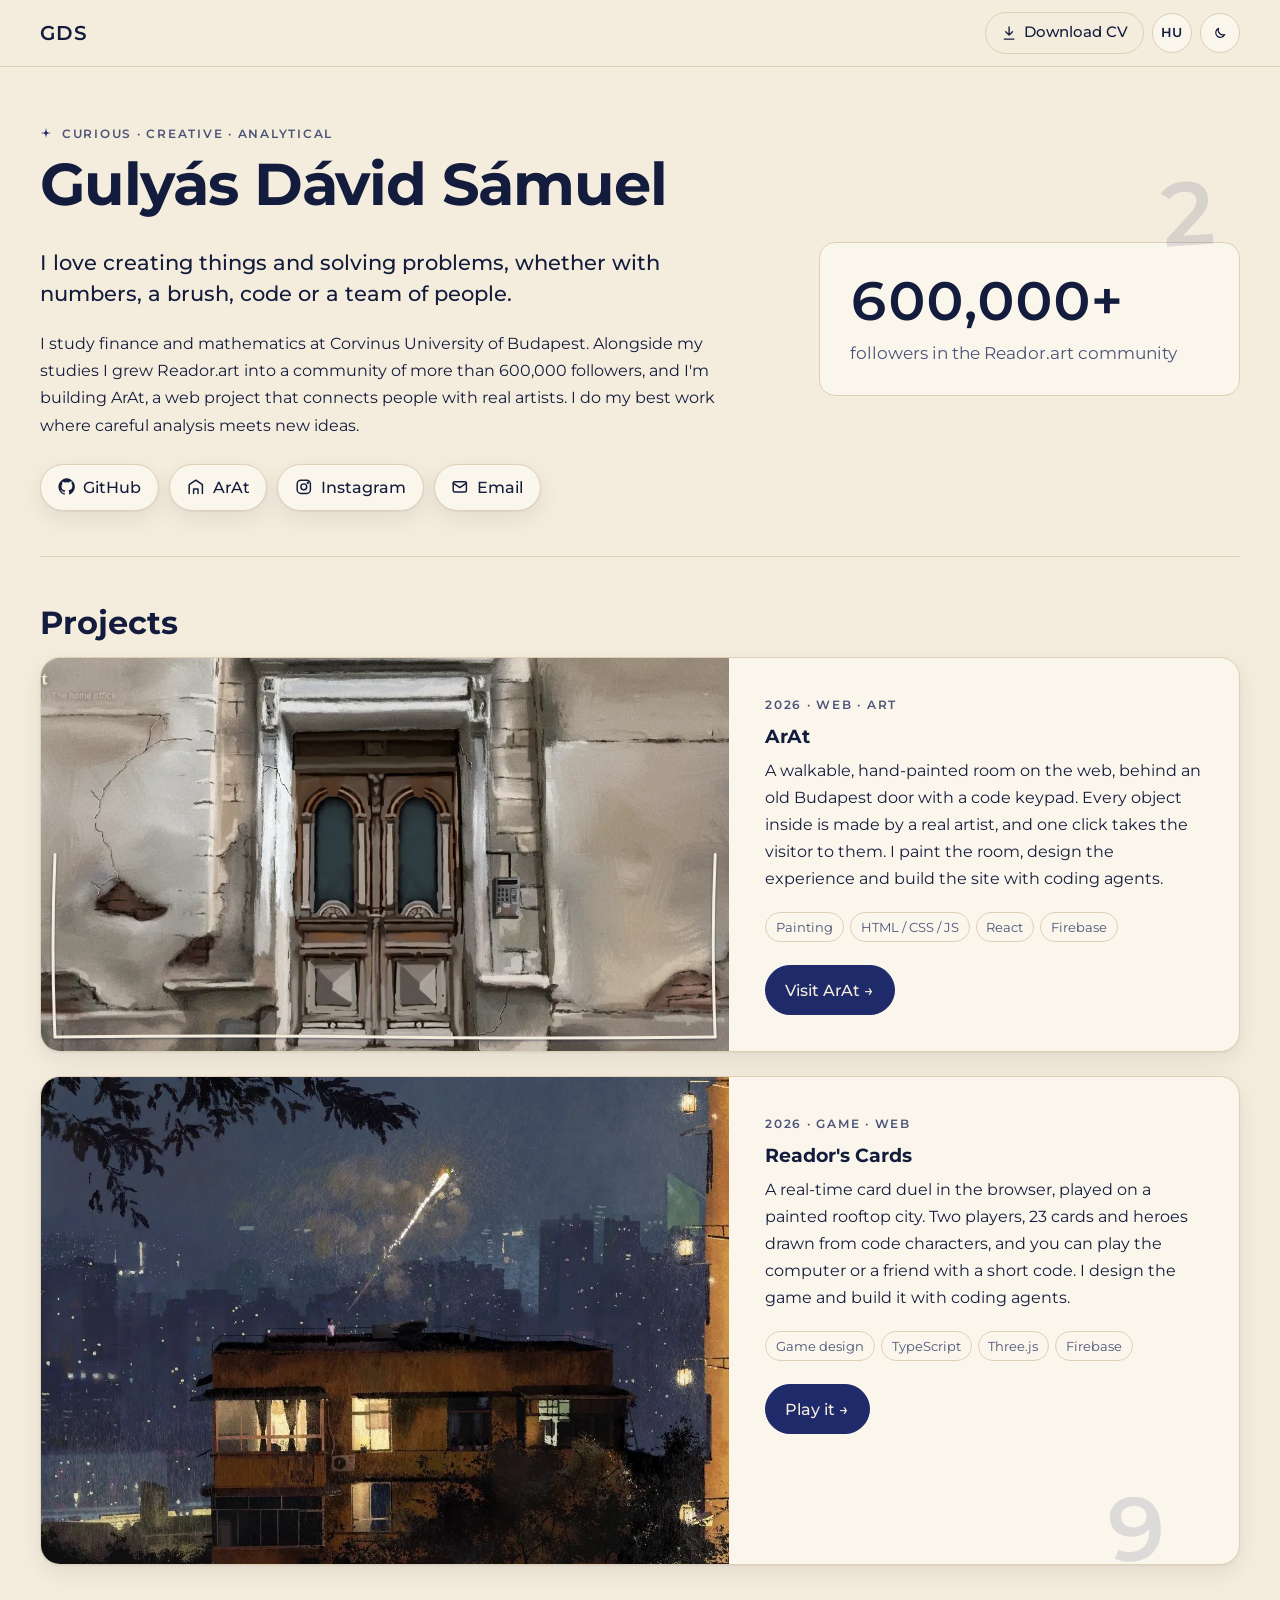
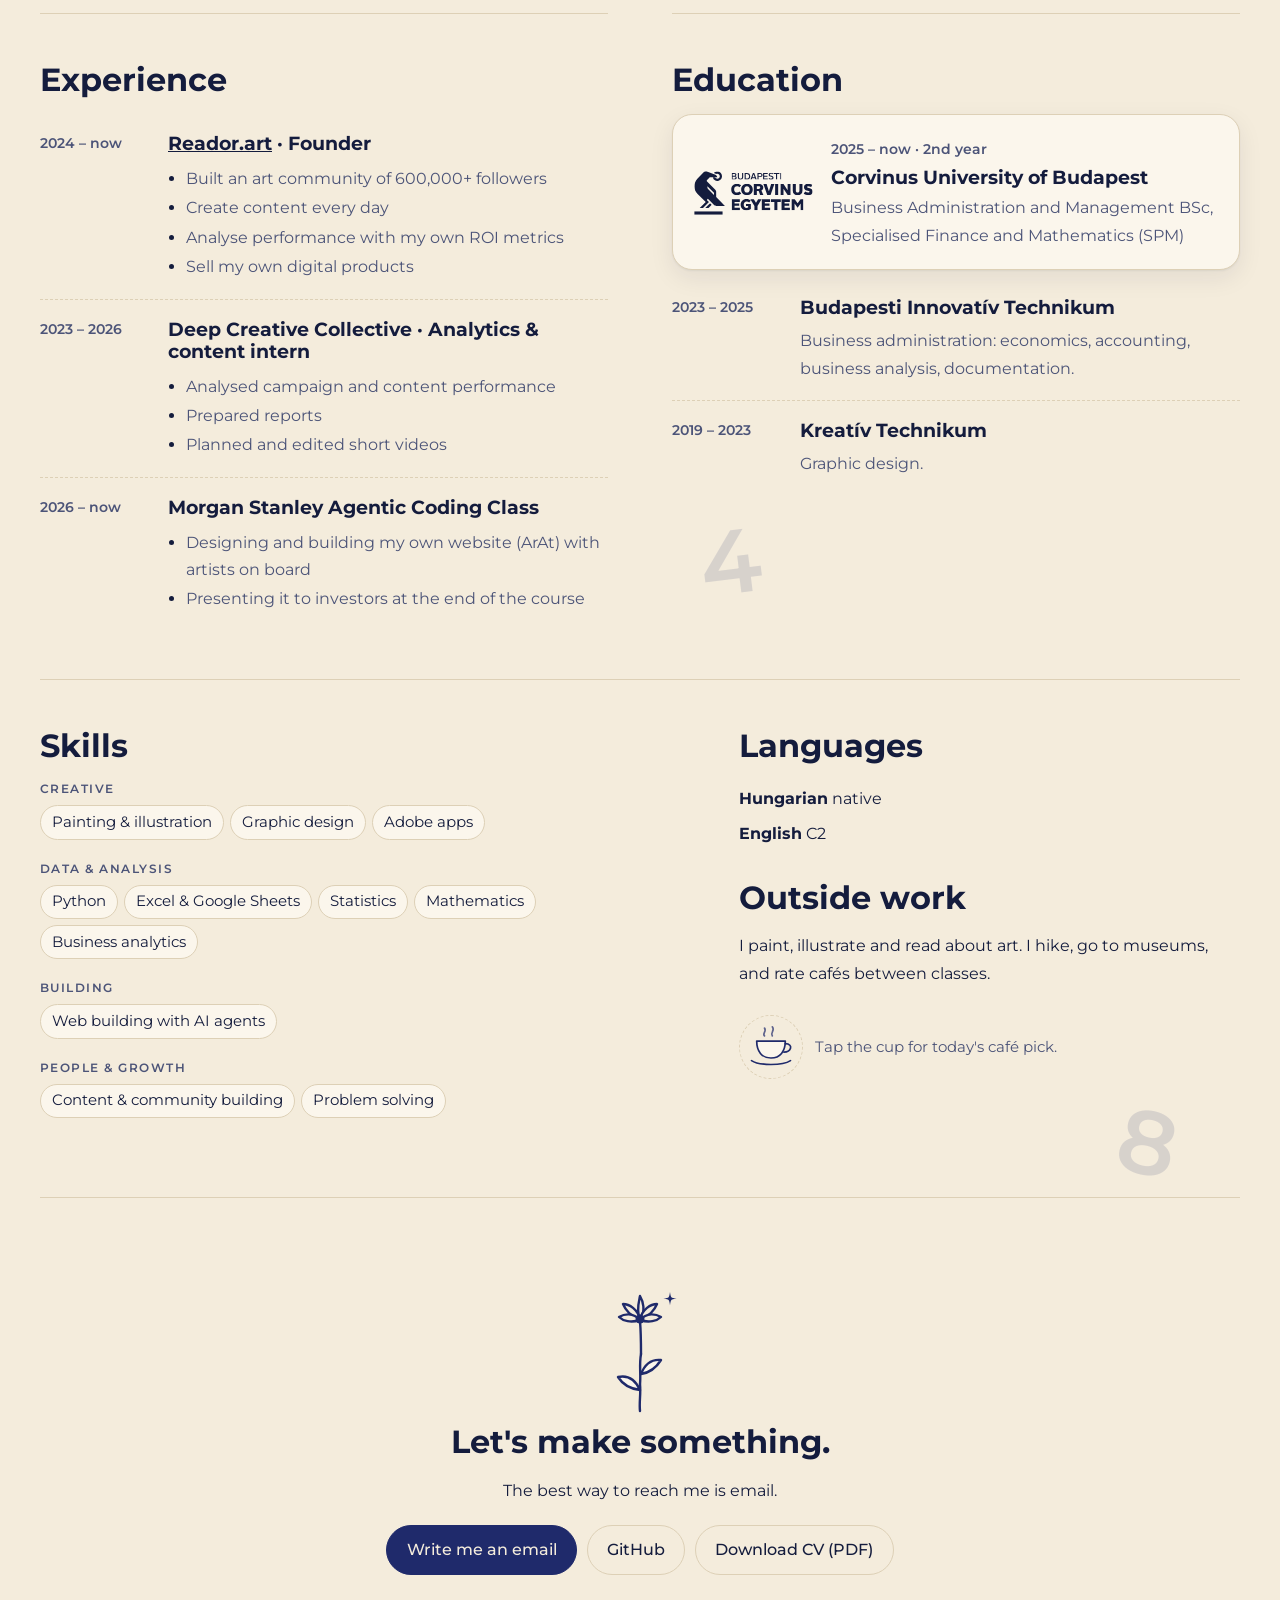
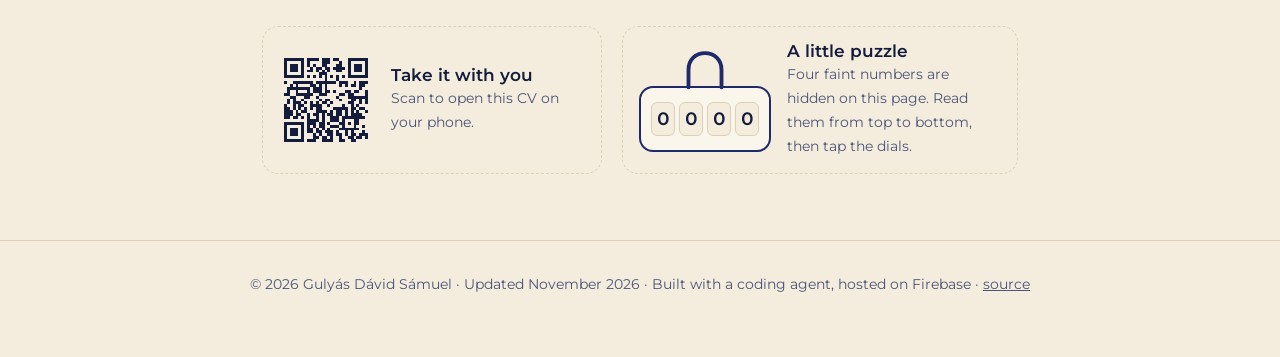
==== public/index.html @ 03236999 "CV: add Reador's Cards, bullets and grouped skills, Montserrat, softer dark mode, code-trail cursor," ====
<!doctype html>
<html lang="en">
<head>
  <meta charset="utf-8">
  <meta name="viewport" content="width=device-width, initial-scale=1">
  <title>Gulyás Dávid Sámuel · CV</title>
  <meta name="description" content="Finance and mathematics student at Corvinus, founder of Reador.art. I create things and solve problems, with numbers, a brush, code or a team.">

  <!-- Link preview (Messenger, LinkedIn, Discord…) -->
  <meta property="og:type" content="profile">
  <meta property="og:title" content="Gulyás Dávid Sámuel · CV">
  <meta property="og:description" content="I create things and solve problems, with numbers, a brush, code or a team.">
  <meta property="og:url" content="https://cv-gulyas-david.web.app/">
  <meta property="og:image" content="https://cv-gulyas-david.web.app/assets/preview.png">
  <meta property="og:image:width" content="1200">
  <meta property="og:image:height" content="630">
  <meta name="twitter:card" content="summary_large_image">

  <meta name="theme-color" content="#f4ecdc" media="(prefers-color-scheme: light)">
  <meta name="theme-color" content="#14161f" media="(prefers-color-scheme: dark)">
  <link rel="icon" href="assets/favicon.svg" type="image/svg+xml">

  <link rel="preconnect" href="https://fonts.googleapis.com">
  <link rel="preconnect" href="https://fonts.gstatic.com" crossorigin>
  <link href="https://fonts.googleapis.com/css2?family=Montserrat:wght@400;500;600;700&display=swap" rel="stylesheet">
  <link rel="stylesheet" href="style.css?v=5660e5c6">

  <!-- Set the theme before the page paints, so there is no flash -->
  <script>
    try { var t = localStorage.getItem("theme"); if (t) document.documentElement.dataset.theme = t; } catch (e) {}
    document.documentElement.className += " js";
  </script>
</head>
<body>
  <header class="topbar">
    <a class="monogram" href="#top" aria-label="Back to top">GDS</a>
    <div class="topbar-actions">
      <a class="btn btn-ghost js-pdf" href="cv-gulyas-david-samuel.pdf" download
         data-i18n-attr="aria-label:download_aria" aria-label="Download CV (PDF)">
        <svg viewBox="0 0 24 24" aria-hidden="true"><path d="M12 3v12m0 0-5-5m5 5 5-5M5 21h14"/></svg>
        <span data-i18n="download">Download CV</span>
      </a>
      <button class="lang-toggle" type="button" lang="hu" aria-label="Magyar nyelvű változat">HU</button>
      <button class="theme-toggle" type="button" data-i18n-attr="aria-label:theme_aria" aria-label="Switch light / dark mode">
        <svg class="icon-moon" viewBox="0 0 24 24" aria-hidden="true"><path d="M20 14.5A8 8 0 0 1 9.5 4 8 8 0 1 0 20 14.5z"/></svg>
        <svg class="icon-sun" viewBox="0 0 24 24" aria-hidden="true"><circle cx="12" cy="12" r="4"/><path d="M12 2v2M12 20v2M4.9 4.9l1.4 1.4M17.7 17.7l1.4 1.4M2 12h2M20 12h2M4.9 19.1l1.4-1.4M17.7 6.3l1.4-1.4"/></svg>
      </button>
    </div>
  </header>

  <main id="top">
    <!-- HERO -->
    <section class="hero" data-digit-spot>
      <div class="hero-text">
      <p class="eyebrow reveal"><span class="spark" aria-hidden="true"></span><span data-i18n="eyebrow">Curious · Creative · Analytical</span></p>
      <h1 class="reveal">Gulyás Dávid Sámuel</h1>
      <!-- GOAL: add one line here later, e.g. <p class="goal">Looking for …</p> -->
      <p class="lead reveal" data-i18n="lead">
        I love creating things and solving problems, whether with numbers, a brush, code
        or a team of people.
      </p>
      <p class="reveal" data-i18n="intro">
        I study finance and mathematics at Corvinus University of Budapest. Alongside my studies
        I grew Reador.art into a community of more than 600,000 followers, and I'm building ArAt,
        a web project that connects people with real artists. I do my best work where careful
        analysis meets new ideas.
      </p>

      <!-- Detail 1: profile buttons -->
      <nav class="profiles reveal" aria-label="Profiles and contact">
        <a class="chip" href="https://github.com/G-David-S" target="_blank" rel="noopener">
          <svg viewBox="0 0 24 24" aria-hidden="true" class="fill"><path d="M12 .5a11.5 11.5 0 0 0-3.6 22.4c.6.1.8-.3.8-.6v-2c-3.2.7-3.9-1.5-3.9-1.5-.5-1.3-1.3-1.7-1.3-1.7-1-.7.1-.7.1-.7 1.2.1 1.8 1.2 1.8 1.2 1 1.8 2.8 1.3 3.5 1 .1-.8.4-1.3.7-1.6-2.6-.3-5.3-1.3-5.3-5.7 0-1.3.5-2.3 1.2-3.1-.1-.3-.5-1.5.1-3.1 0 0 1-.3 3.2 1.2a11 11 0 0 1 5.8 0C17.3 4.3 18.3 4.6 18.3 4.6c.6 1.6.2 2.8.1 3.1.8.8 1.2 1.8 1.2 3.1 0 4.4-2.7 5.4-5.3 5.7.4.4.8 1.1.8 2.2v3.3c0 .3.2.7.8.6A11.5 11.5 0 0 0 12 .5z"/></svg>
          GitHub
        </a>
        <a class="chip" href="https://arat-de290.web.app" target="_blank" rel="noopener">
          <svg viewBox="0 0 24 24" aria-hidden="true"><path d="M3 21V9l9-6 9 6v12"/><path d="M9 21v-6h6v6"/></svg>
          ArAt
        </a>
        <a class="chip" href="https://www.instagram.com/reador.art/" target="_blank" rel="noopener">
          <svg viewBox="0 0 24 24" aria-hidden="true"><rect x="3" y="3" width="18" height="18" rx="5"/><circle cx="12" cy="12" r="4"/><circle cx="17.5" cy="6.5" r=".6" class="dot"/></svg>
          Instagram
        </a>
        <a class="chip js-email" href="#contact" data-user="gulyasdavid123" data-domain="gmail.com">
          <svg viewBox="0 0 24 24" aria-hidden="true"><rect x="3" y="5" width="18" height="14" rx="2"/><path d="m3 7 9 6 9-6"/></svg>
          <span data-i18n="email">Email</span>
        </a>
      </nav>
      </div>

      <!-- Number that counts up when it comes into view -->
      <aside class="hero-side" aria-label="In numbers">
        <div class="stat reveal">
          <span class="stat-num"><span class="count" data-to="600000">600,000</span>+</span>
          <span class="stat-label" data-i18n="stat_followers">followers in the Reador.art community</span>
        </div>
      </aside>
    </section>

    <!-- Detail 3: project card -->
    <section class="section" aria-labelledby="project-title" data-digit-spot>
      <h2 id="project-title" class="reveal" data-i18n="h_project">Projects</h2>
      <article class="project reveal">
        <a class="project-image" href="https://arat-de290.web.app" target="_blank" rel="noopener">
          <img src="assets/arat.webp" width="1200" height="610" loading="lazy" decoding="async"
               data-i18n-attr="alt:arat_alt"
               alt="ArAt's entrance: a hand-painted old Budapest doorway with a keypad">
          <!-- Stop-motion painting frame: draws itself around the picture as you scroll to it -->
          <span class="paint-frame scrub" data-frames="12" aria-hidden="true">
            <svg class="frame-lines" viewBox="0 0 100 100" preserveAspectRatio="none">
              <path data-from="1" d="M0 0Q25 -.6 50 0"/>
              <path data-from="2" d="M50 0Q75 .6 100 0"/>
              <path data-from="3" d="M100 0Q100.6 25 100 50"/>
              <path data-from="4" d="M100 50Q99.4 75 100 100"/>
              <path data-from="5" d="M100 100Q75 100.6 50 100"/>
              <path data-from="6" d="M50 100Q25 99.4 0 100"/>
              <path data-from="7" d="M0 100Q-.6 75 0 50"/>
              <path data-from="8" d="M0 50Q.6 25 0 0"/>
            </svg>
            <i class="corner tl" data-from="9"></i><i class="corner br" data-from="9"></i>
            <i class="corner tr" data-from="10"></i><i class="corner bl" data-from="10"></i>
            <b class="plaque" data-from="11">ArAt · 2026</b>
            <i class="frame-spark" data-from="12"></i>
          </span>
        </a>
        <div class="project-body">
          <p class="eyebrow" data-i18n="arat_eyebrow">2026 · Web · Art</p>
          <h3>ArAt</h3>
          <p data-i18n="arat_text">
            A walkable, hand-painted room on the web, behind an old Budapest door with a code
            keypad. Every object inside is made by a real artist,
            and one click takes the visitor to them. I paint the room, design the experience
            and build the site with coding agents.
          </p>
          <ul class="tags" data-i18n="arat_tags">
            <li>Painting</li><li>HTML / CSS / JS</li><li>React</li><li>Firebase</li>
          </ul>
          <a class="btn" href="https://arat-de290.web.app" target="_blank" rel="noopener" data-i18n="arat_btn">Visit ArAt →</a>
        </div>
      </article>
      <!-- Second project: Reador's Cards -->
      <article class="project reveal">
        <a class="project-image" href="https://readors-cards.web.app" target="_blank" rel="noopener">
          <img src="assets/readors-cards.webp" width="1200" height="848" loading="lazy" decoding="async"
               data-i18n-attr="alt:rc_alt"
               alt="Reador's Cards: a painted rooftop city where the duel is played">
        </a>
        <div class="project-body">
          <p class="eyebrow" data-i18n="rc_eyebrow">2026 · Game · Web</p>
          <h3>Reador's Cards</h3>
          <p data-i18n="rc_text">
            A real-time card duel in the browser, played on a painted rooftop city. Two players, 23 cards
            and heroes drawn from code characters, and you can play the computer or a friend with a
            short code. I design the game and build it with coding agents.
          </p>
          <ul class="tags" data-i18n="rc_tags">
            <li>Game design</li><li>TypeScript</li><li>Three.js</li><li>Firebase</li>
          </ul>
          <a class="btn" href="https://readors-cards.web.app" target="_blank" rel="noopener" data-i18n="rc_btn">Play it →</a>
        </div>
      </article>
    </section>

    <div class="cv-cols" data-digit-spot>
    <section class="section" aria-labelledby="exp-title">
      <h2 id="exp-title" class="reveal" data-i18n="h_exp">Experience</h2>
      <ol class="timeline">
        <li class="reveal">
          <span class="when" data-i18n="since_2024">2024 – now</span>
          <div>
            <h3><a href="https://www.instagram.com/reador.art/" target="_blank" rel="noopener">Reador.art</a> · <span data-i18n="founder">Founder</span></h3>
            <ul class="bullets" data-i18n="reador_text">
              <li>Built an art community of 600,000+ followers</li>
              <li>Create content every day</li>
              <li>Analyse performance with my own ROI metrics</li>
              <li>Sell my own digital products</li>
            </ul>
          </div>
        </li>
        <li class="reveal">
          <span class="when">2023 – 2026</span>
          <div>
            <h3>Deep Creative Collective · <span data-i18n="dcc_role">Analytics &amp; content intern</span></h3>
            <ul class="bullets" data-i18n="dcc_text">
              <li>Analysed campaign and content performance</li>
              <li>Prepared reports</li>
              <li>Planned and edited short videos</li>
            </ul>
          </div>
        </li>
        <li class="reveal">
          <span class="when" data-i18n="since_2026">2026 – now</span>
          <div>
            <h3 data-i18n="ms_title">Morgan Stanley Agentic Coding Class</h3>
            <ul class="bullets" data-i18n="ms_text">
              <li>Designing and building my own website (ArAt) with artists on board</li>
              <li>Presenting it to investors at the end of the course</li>
            </ul>
          </div>
        </li>
      </ol>
    </section>

    <!-- Detail 2: institution logo -->
    <section class="section" aria-labelledby="edu-title">
      <h2 id="edu-title" class="reveal" data-i18n="h_edu">Education</h2>
      <article class="school reveal">
        <span class="school-logo" role="img" data-i18n-attr="aria-label:corvinus_logo" aria-label="Corvinus University of Budapest logo"></span>
        <div>
          <span class="when" data-i18n="corvinus_when">2025 – now · 2nd year</span>
          <h3 data-i18n="corvinus">Corvinus University of Budapest</h3>
          <p data-i18n="corvinus_text">Business Administration and Management BSc, Specialised Finance and Mathematics (SPM)</p>
        </div>
      </article>
      <ol class="timeline">
        <li class="reveal">
          <span class="when">2023 – 2025</span>
          <div>
            <h3>Budapesti Innovatív Technikum</h3>
            <p data-i18n="bit_text">Business administration: economics, accounting, business analysis, documentation.</p>
          </div>
        </li>
        <li class="reveal">
          <span class="when">2019 – 2023</span>
          <div>
            <h3>Kreatív Technikum</h3>
            <p data-i18n="kreativ_text">Graphic design.</p>
          </div>
        </li>
      </ol>
    </section>
    </div>

    <section class="section two-col" aria-labelledby="skills-title" data-digit-spot>
      <div class="reveal">
        <h2 id="skills-title" data-i18n="h_skills">Skills</h2>
        <div class="skill-groups" data-i18n="skills">
          <h3>Creative</h3>
          <ul class="tags tags-lg"><li>Painting &amp; illustration</li><li>Graphic design</li><li>Adobe apps</li></ul>
          <h3>Data &amp; analysis</h3>
          <ul class="tags tags-lg"><li>Python</li><li>Excel &amp; Google Sheets</li><li>Statistics</li><li>Mathematics</li><li>Business analytics</li></ul>
          <h3>Building</h3>
          <ul class="tags tags-lg"><li>Web building with AI agents</li></ul>
          <h3>People &amp; growth</h3>
          <ul class="tags tags-lg"><li>Content &amp; community building</li><li>Problem solving</li></ul>
        </div>
      </div>
      <div class="reveal">
        <h2 data-i18n="h_langs">Languages</h2>
        <ul class="plain" data-i18n="langs">
          <li><strong>Hungarian</strong> native</li>
          <li><strong>English</strong> C2</li>
        </ul>
        <h2 data-i18n="h_outside">Outside work</h2>
        <p data-i18n="outside">I paint, illustrate and read about art. I hike, go to museums, and rate cafés
          between classes.</p>

        <!-- Coffee corner: the steam puffs in 3 stop-motion frames while it's on screen;
             tapping the cup picks one of my favourite Budapest cafés (list in script.js). -->
        <div class="coffee">
          <button type="button" class="cup-btn" data-i18n-attr="aria-label:coffee_aria" aria-label="Pick a café for me">
            <svg class="cup" viewBox="0 0 80 80" aria-hidden="true">
              <path class="steam s1" d="M30 26c-4-4 4-7 0-12M42 26c-4-5 5-8 0-14"/>
              <path class="steam s2" d="M31 27c4-4-4-7 1-12M43 27c4-4-5-8 0-13"/>
              <path class="steam s3" d="M29 25c-3-5 5-6 1-11M41 26c-5-4 4-9 1-14"/>
              <path d="M18 34h44c0 16-8 26-22 26S18 50 18 34z" class="cup-body"/>
              <path d="M62 38c7 0 9 4 8 7s-4 6-10 6"/>
              <path d="M10 64c6 4 16 6 30 6s24-2 30-6"/>
            </svg>
          </button>
          <p class="coffee-tip" aria-live="polite"><span data-i18n="coffee_prompt">Tap the cup for today's café pick.</span></p>
        </div>
      </div>
    </section>

    <section class="section contact reveal" id="contact" aria-labelledby="contact-title">
      <!-- Stop-motion flower (.scrub, see script.js): grows frame by frame as you scroll down to here,
           and shrinks back when you scroll up. Parts show while the frame is between data-from and data-to. -->
      <svg class="flower scrub" viewBox="0 0 120 150" aria-hidden="true" data-frames="10">
        <path data-from="1" d="M28 142c10-3 22-4 33-3s22 1 32 4" class="soft"/>
        <path data-from="2" d="M60 141c-1-9 1-17 0-27"/>
        <path data-from="3" d="M60 114c1-10-1-19 1-30"/>
        <path data-from="4" d="M60 120c-8-1-17-5-22-13 9-2 17 2 22 13z" class="leaf"/>
        <path data-from="5" d="M61 104c7-1 15-6 20-14-9-1-16 4-20 14z" class="leaf"/>
        <path data-from="6" d="M61 84c0-11 0-21-1-33"/>
        <path data-from="7" data-to="7" d="M60 61c-6-4-7-12-1-19 6 6 7 14 1 19z" class="petal"/>
        <g data-from="8" class="bloom">
          <path d="M60 50c-4-9-1-19 0-24 3 5 6 15 0 24z" class="petal"/>
          <path d="M60 50c-9-3-15-11-17-16 6 0 15 5 17 16z" class="petal"/>
          <path d="M60 50c9-3 15-11 17-16-6 0-15 5-17 16z" class="petal"/>
          <path d="M60 50c-9 3-17 1-21-3 5-3 14-5 21 3z" class="petal"/>
          <path d="M60 50c9 3 17 1 21-3-5-3-14-5-21 3z" class="petal"/>
        </g>
        <circle data-from="9" cx="60" cy="49" r="4.5" class="heart"/>
        <path data-from="10" d="M90 22c.4 3 .8 4.6 1.4 5.2s2.2 1 5.2 1.4c-3 .4-4.6.8-5.2 1.4s-1 2.2-1.4 5.2c-.4-3-.8-4.6-1.4-5.2s-2.2-1-5.2-1.4c3-.4 4.6-.8 5.2-1.4s1-2.2 1.4-5.2z" class="heart"/>
      </svg>
      <h2 id="contact-title" data-i18n="h_contact">Let's make something.</h2>
      <p data-i18n="contact_text">The best way to reach me is email.</p>
      <div class="contact-actions">
        <a class="btn js-email" href="#contact" data-user="gulyasdavid123" data-domain="gmail.com" data-i18n="email_btn">Write me an email</a>
        <a class="btn btn-ghost" href="https://github.com/G-David-S" target="_blank" rel="noopener">GitHub</a>
        <a class="btn btn-ghost js-pdf" href="cv-gulyas-david-samuel.pdf" download data-i18n="download_pdf">Download CV (PDF)</a>
      </div>

      <div class="extras">
      <figure class="qr-card">
        <span class="qr-tile"><span class="qr" role="img" data-i18n-attr="aria-label:qr_aria" aria-label="QR code that opens this page"></span></span>
        <figcaption>
          <strong data-i18n="qr_title">Take it with you</strong>
          <span data-i18n="qr_text">Scan to open this CV on your phone.</span>
        </figcaption>
      </figure>

      <!-- Little game: 4 faint numbers are scattered over the page (script.js picks them at random).
           Read top to bottom and set the dials; the lock opens and a cookie draws itself. -->
      <div class="lock-card">
        <div class="lock" data-state="locked">
          <svg class="shackle" viewBox="0 0 120 70" aria-hidden="true">
            <path d="M30 70V38C30 20 43 8 60 8s30 12 30 30v32"/>
          </svg>
          <div class="lock-body">
            <button type="button" class="dial" data-i18n-attr="aria-label:dial1" aria-label="Dial 1">0</button>
            <button type="button" class="dial" data-i18n-attr="aria-label:dial2" aria-label="Dial 2">0</button>
            <button type="button" class="dial" data-i18n-attr="aria-label:dial3" aria-label="Dial 3">0</button>
            <button type="button" class="dial" data-i18n-attr="aria-label:dial4" aria-label="Dial 4">0</button>
          </div>
        </div>
        <div class="lock-text">
          <strong data-i18n="lock_title">A little puzzle</strong>
          <span class="lock-hint" data-i18n="lock_hint">Four faint numbers are hidden on this page. Read them from top to bottom, then tap the dials.</span>
          <span class="lock-won" data-i18n="lock_won" aria-live="polite">Unlocked! Here's a cookie for exploring.</span>
        </div>
        <svg class="cookie" viewBox="0 0 100 100" aria-hidden="true">
          <path data-from="1" d="M80 30c-6 1-10-4-9-10-5-5-13-8-22-7C30 15 16 30 17 50c1 19 17 33 36 32 18-1 32-15 32-33 0-7-1-13-5-19z"/>
          <path data-from="2" d="M35 38l5-2 2 5-5 2z" class="chip"/>
          <path data-from="3" d="M55 52l6-1 1 6-6 1z" class="chip"/>
          <path data-from="4" d="M38 62l5 1-1 5-5-1z" class="chip"/>
          <path data-from="5" d="M62 33l4 3-3 4-4-3zM50 70l4-1 1 4-4 1z" class="chip"/>
          <path data-from="6" d="M86 22l2 2M91 30h3M84 14l1 3" class="crumbs"/>
          <path data-from="7" d="M22 14c.3 2.5.6 3.7 1.1 4.2s1.7.8 4.2 1.1c-2.5.3-3.7.6-4.2 1.1s-.8 1.7-1.1 4.2c-.3-2.5-.6-3.7-1.1-4.2s-1.7-.8-4.2-1.1c2.5-.3 3.7-.6 4.2-1.1s.8-1.7 1.1-4.2z" class="chip"/>
        </svg>
      </div>
      </div>

      <p class="print-only">gulyasdavid123@gmail.com · instagram.com/reador.art · github.com/G-David-S · arat-de290.web.app</p>
    </section>
  </main>

  <footer class="footer">
    <p data-i18n="footer">© 2026 Gulyás Dávid Sámuel · Updated November 2026 · Built with a coding agent, hosted on Firebase ·
      <a href="https://github.com/G-David-S/my-cv-site" target="_blank" rel="noopener">source</a></p>
  </footer>

  <script src="i18n.js?v=8ad3d7a0"></script>
  <script src="script.js?v=16d2197f"></script>
</body>
</html>
---- public/style.css ----
/* Colors: midnight blue + light beige. Light theme first, dark below. */
:root {
  --bg: #f4ecdc;          /* light beige */
  --surface: #fbf6ec;
  --text: #141c3d;        /* midnight blue, deep */
  --muted: #4c5478;
  --accent: #1f2a6b;      /* midnight blue */
  --accent-text: #f4ecdc;
  --line: #ddd0b6;
  --shadow: 0 1px 2px rgba(20, 28, 61, .06), 0 8px 24px rgba(20, 28, 61, .08);
  /* Hand-drawn spark, used as a mask so it takes the theme color */
  --spark: url("data:image/svg+xml,%3Csvg xmlns='http://www.w3.org/2000/svg' viewBox='0 0 24 24'%3E%3Cpath d='M12 1.5c.6 4.6 1.2 7.3 2.2 8.3s3.7 1.6 8.3 2.2c-4.6.6-7.3 1.2-8.3 2.2s-1.6 3.7-2.2 8.3c-.6-4.6-1.2-7.3-2.2-8.3S6.1 12.6 1.5 12c4.6-.6 7.3-1.2 8.3-2.2S11.4 6.1 12 1.5z'/%3E%3C/svg%3E");
  color-scheme: light;
}
@media (prefers-color-scheme: dark) {
  :root:not([data-theme="light"]) {
    --bg: #14161f; --surface: #212430; --text: #f1e8d6; --muted: #b9b3c9;
    --accent: #e9dcc0; --accent-text: #141c3d; --line: #373a49;
    --shadow: 0 1px 2px rgba(0, 0, 0, .3), 0 8px 24px rgba(0, 0, 0, .25);
    color-scheme: dark;
  }
}
:root[data-theme="dark"] {
  --bg: #14161f; --surface: #212430; --text: #f1e8d6; --muted: #b9b3c9;
  --accent: #e9dcc0; --accent-text: #141c3d; --line: #373a49;
  --shadow: 0 1px 2px rgba(0, 0, 0, .3), 0 8px 24px rgba(0, 0, 0, .25);
  color-scheme: dark;
}

* { box-sizing: border-box; }
html { scroll-behavior: smooth; }
body {
  margin: 0;
  background: var(--bg);
  color: var(--text);
  font: 400 1rem/1.7 Montserrat, system-ui, sans-serif;
  transition: background-color .3s, color .3s;
}
/* Each clamp() has a plain size before it for older browsers */
h1, h2, h3 { font-family: Montserrat, system-ui, sans-serif; font-weight: 700; line-height: 1.15; margin: 0 0 .5em; }
h1 { font-size: 2.4rem; font-size: clamp(2.1rem, 6vw, 3.7rem); letter-spacing: -.02em; line-height: 1.08; }
h2 { font-size: 1.75rem; font-size: clamp(1.5rem, 3.5vw, 2rem); }
h3 { font-size: 1.2rem; }
p { margin: 0 0 1em; }
a { color: inherit; }
svg { width: 1.1em; height: 1.1em; fill: none; stroke: currentColor; stroke-width: 2; stroke-linecap: round; stroke-linejoin: round; flex: none; }
svg.fill { fill: currentColor; stroke: none; }
svg .dot { fill: currentColor; }

/* Top bar */
.topbar {
  position: sticky; top: 0; z-index: 10;
  display: flex; justify-content: space-between; align-items: center;
  padding: 12px 16px;
  padding: 12px max(16px, calc((100% - 1200px) / 2));
  background: var(--bg);
  border-bottom: 1px solid var(--line);
}

.monogram { font: 600 1.25rem Montserrat, system-ui, sans-serif; text-decoration: none; letter-spacing: .06em; }
.topbar-actions { display: flex; align-items: center; }
.topbar-actions > * + * { margin-left: 8px; }
.theme-toggle, .lang-toggle {
  display: flex; align-items: center; justify-content: center; width: 40px; height: 40px; padding: 0;
  border: 1px solid var(--line); border-radius: 50%;
  background: var(--surface); color: var(--text); cursor: pointer;
  font: 600 .8rem Montserrat, system-ui, sans-serif; letter-spacing: .04em;
}
.theme-toggle .icon-sun { display: none; }
:root[data-theme="dark"] .theme-toggle .icon-moon { display: none; }
:root[data-theme="dark"] .theme-toggle .icon-sun { display: block; }
@media (prefers-color-scheme: dark) {
  :root:not([data-theme="light"]) .theme-toggle .icon-moon { display: none; }
  :root:not([data-theme="light"]) .theme-toggle .icon-sun { display: block; }
}

/* Layout */
main { max-width: 1232px; margin: 0 auto; padding: 0 16px; }
.hero { padding: 40px 0 40px; padding: clamp(28px, 5vw, 56px) 0 40px; }
.hero-text { max-width: 780px; }
.hero-side { margin-top: 28px; }
.eyebrow { display: flex; align-items: center; text-transform: uppercase; letter-spacing: .14em; font-size: .78rem; font-weight: 600; color: var(--muted); margin-bottom: .75em; }
.lead { font: 500 1.15rem/1.5 Montserrat, system-ui, sans-serif; font-size: clamp(1.05rem, 2.2vw, 1.3rem); }
.section { padding: 48px 0; border-top: 1px solid var(--line); }

/* Buttons and chips */
.btn, .chip {
  display: inline-flex; align-items: center;
  text-decoration: none; font-weight: 500; border-radius: 999px;
  transition: transform .15s, background-color .2s, color .2s;
}
.btn svg, .chip svg { margin-right: .5em; }
.btn { padding: .65em 1.2em; background: var(--accent); color: var(--accent-text); border: 1px solid var(--accent); }
.btn-ghost { background: transparent; color: var(--text); border-color: var(--line); }
.topbar .btn { padding: .5em 1em; font-size: .92rem; }
.btn:hover, .chip:hover { transform: translateY(-2px); }
.chip { padding: .55em 1.05em; border: 1px solid var(--line); background: var(--surface); box-shadow: var(--shadow); }
.chip:hover { background: var(--accent); color: var(--accent-text); }
.profiles { display: flex; flex-wrap: wrap; margin: 20px -5px 0; }
.profiles .chip { margin: 5px; }
a:focus-visible, button:focus-visible { outline: 3px solid var(--accent); outline-offset: 3px; }

/* Number */
.stat {
  display: inline-flex; align-items: baseline; padding: 14px 22px;
  background: var(--surface); border: 1px solid var(--line); border-radius: 16px;
}
.stat-num { font: 600 2rem/1.1 Montserrat, system-ui, sans-serif; font-variant-numeric: tabular-nums; margin-right: 12px; }
.stat-label { font-size: .95rem; color: var(--muted); }

/* Project card */
.project {
  display: grid; grid-template-columns: 1.2fr 1fr; overflow: hidden;
  background: var(--surface); border: 1px solid var(--line); border-radius: 20px; box-shadow: var(--shadow);
}
.project-image { display: block; overflow: hidden; position: relative; }
.project-image img { display: block; width: 100%; height: 100%; object-fit: cover; transition: transform .6s; }
.project:hover .project-image img { transform: scale(1.04); }
.project + .project { margin-top: 24px; }
.project-body { padding: 28px; }
.tags { display: flex; flex-wrap: wrap; list-style: none; padding: 0; margin: 0 -3px 20px; }
.tags li { margin: 3px; font-size: .82rem; padding: .25em .75em; border-radius: 999px; border: 1px solid var(--line); color: var(--muted); }
.tags-lg li { font-size: .92rem; color: var(--text); background: var(--surface); }

/* Timeline */
.timeline { list-style: none; padding: 0; margin: 0; }
.timeline > li { display: grid; grid-template-columns: 140px 1fr; grid-gap: 16px; padding: 18px 0; }
.timeline > li + li { border-top: 1px dashed var(--line); }
.when { font-size: .88rem; font-weight: 600; color: var(--muted); }
.timeline p { color: var(--muted); margin: 0; }
.bullets { margin: 0; padding: 0 0 0 1.1em; color: var(--muted); list-style: disc; }
.bullets li { padding: 1px 0; }
.bullets li::marker { color: var(--text); }

/* Skills in groups */
.skill-groups h3 { font: 600 .78rem Montserrat, system-ui, sans-serif; text-transform: uppercase; letter-spacing: .12em; color: var(--muted); margin: 18px 0 6px; }
.skill-groups h3:first-child { margin-top: 0; }
.skill-groups .tags { margin-bottom: 0; }

/* School with logo (the logo is one color, so a mask lets it follow the theme) */
.school {
  display: flex; align-items: center; padding: 24px; margin-bottom: 8px;
  background: var(--surface); border: 1px solid var(--line); border-radius: 20px; box-shadow: var(--shadow);
}
.school-logo {
  flex: none; width: 150px; height: 56px; margin-right: 24px;
  background: var(--text);
  -webkit-mask: url(assets/corvinus-logo.svg) center / contain no-repeat;
  mask: url(assets/corvinus-logo.svg) center / contain no-repeat;
}
.school h3 { margin: .2em 0 .3em; }
.school p { margin: 0; color: var(--muted); }

.two-col { display: grid; grid-template-columns: 1.3fr 1fr; grid-gap: 48px; }
.two-col h2 + * { margin-bottom: 28px; }
.plain { list-style: none; padding: 0; }
.plain li { padding: 4px 0; }

.contact { text-align: center; padding: 72px 0 56px; }
.contact-actions { display: flex; flex-wrap: wrap; justify-content: center; margin: 15px -5px 0; }
.contact-actions .btn { margin: 5px; }

/* QR card and the lock game sit side by side under the contact buttons */
.extras { display: flex; flex-wrap: wrap; justify-content: center; align-items: stretch; margin: 36px -10px 0; }
.extras > * { margin: 10px; }
.qr-card {
  display: inline-flex; align-items: center; text-align: left;
  padding: 14px 20px 14px 14px;
  border: 1px dashed var(--line); border-radius: 16px;
}
/* Always dark-on-light, so every phone camera can read it, in both themes */
.qr-tile { flex: none; margin-right: 16px; padding: 7px; background: #f4ecdc; border-radius: 10px; line-height: 0; }
.qr {
  display: inline-block; width: 84px; height: 84px;
  background: #141c3d;
  -webkit-mask: url(assets/qr.svg) center / contain no-repeat;
  mask: url(assets/qr.svg) center / contain no-repeat;
}
.qr-card figcaption { font-size: .88rem; color: var(--muted); max-width: 190px; }
.qr-card strong { display: block; font: 600 1.05rem Montserrat, system-ui, sans-serif; color: var(--text); margin-bottom: 2px; }

/* ---------- Little game: hidden numbers + code lock ---------- */
.hidden-digit {
  position: absolute; z-index: 1; pointer-events: none; user-select: none; visibility: hidden;
  font: 600 90px/1 Montserrat, system-ui, sans-serif; color: var(--accent); opacity: .13;
}
/* dark mode: the accent is navy on navy, so use the text colour or the number is invisible */
:root[data-theme="dark"] .hidden-digit { color: var(--text); opacity: .12; }
@media (prefers-color-scheme: dark) { :root:not([data-theme="light"]) .hidden-digit { color: var(--text); opacity: .12; } }
[data-digit-spot] { position: relative; }

.lock-card {
  display: inline-flex; align-items: center; text-align: left; position: relative;
  padding: 14px 20px 14px 16px; border: 1px dashed var(--line); border-radius: 16px;
}
html:not(.js) .lock-card { display: none; }
.lock { flex: none; width: 132px; margin-right: 16px; }
.shackle { display: block; width: 66px; height: 40px; margin: 0 auto -2px; overflow: visible; transition: transform .3s steps(3); }
.shackle path { fill: none; stroke: var(--accent); stroke-width: 7; stroke-linecap: round; }
.lock[data-state="open"] .shackle { transform: translate(17px, -12px) rotate(14deg); }
.lock-body {
  display: flex; justify-content: space-between; padding: 14px 10px;
  border: 2.5px solid var(--accent); border-radius: 14px; background: var(--surface);
}
.dial {
  width: 24px; height: 34px; padding: 0; border: 1.5px solid var(--line); border-radius: 6px;
  background: var(--bg); color: var(--text); cursor: pointer;
  font: 600 1.15rem/1 Montserrat, system-ui, sans-serif; font-variant-numeric: tabular-nums;
}
.dial:hover { border-color: var(--accent); }
.lock[data-state="open"] .dial { border-color: var(--accent); color: var(--accent); }
.lock-text { max-width: 210px; font-size: .88rem; color: var(--muted); }
.lock-text strong { display: block; font: 600 1.05rem Montserrat, system-ui, sans-serif; color: var(--text); margin-bottom: 2px; }
.lock-won { display: none; color: var(--text); }
.lock-card.won .lock-hint { display: none; }
.lock-card.won .lock-won { display: block; }
.cookie { display: none; width: 76px; height: 76px; margin-left: 12px; flex: none; overflow: visible; }
.lock-card.won .cookie { display: block; }
@media (max-width: 520px) {
  .lock-card { flex-wrap: wrap; }
  .lock-card .cookie { margin: 12px auto 0; }
}
.cookie path { fill: none; stroke: var(--accent); stroke-width: 2.4; stroke-linecap: round; stroke-linejoin: round; }
.cookie path:first-child { fill: var(--surface); }
.cookie .chip { fill: var(--accent); stroke: none; }
.cookie [data-from] { visibility: hidden; }
.cookie [data-from].on { visibility: visible; }

/* ---------- Coffee corner ---------- */
.coffee { display: flex; align-items: center; margin-top: 4px; }
.cup-btn {
  flex: none; width: 64px; height: 64px; padding: 0; margin-right: 12px; cursor: pointer;
  background: none; border: 1px dashed var(--line); border-radius: 50%; color: var(--accent);
}
.cup-btn:hover { border-color: var(--accent); }
.cup { width: 52px; height: 52px; overflow: visible; }
.cup path { fill: none; stroke: currentColor; stroke-width: 2.6; stroke-linecap: round; stroke-linejoin: round; }
.cup .cup-body { fill: var(--surface); }
.cup .steam { opacity: .7; }
.cup .s2, .cup .s3 { opacity: 0; }
/* Steam "boils" through 3 hand-drawn frames, only while on screen */
.coffee.steaming .steam { animation: steam 1.2s steps(1) infinite; }
.coffee.steaming .s2 { animation-delay: -.8s; }
.coffee.steaming .s3 { animation-delay: -.4s; }
@keyframes steam { 0% { opacity: .7; } 33.33% { opacity: 0; } }
.cup-btn.hop .cup { animation: hop .36s steps(3) 1; }
@keyframes hop { 33% { transform: translateY(-6px) rotate(-6deg); } 66% { transform: translateY(-3px) rotate(5deg); } }
.coffee-tip { margin: 0; font-size: .95rem; color: var(--muted); }
.coffee-tip strong { color: var(--text); }
.coffee-tip a { margin-left: 2px; font-size: .88rem; }

.print-only { display: none; }
.footer { text-align: center; font-size: .85rem; color: var(--muted); padding: 32px 16px 48px; border-top: 1px solid var(--line); }

/* ---------- Motion ----------
   Blocks fade in softly once. The only stop-motion piece is the flower in the contact
   section: script.js picks its frame from the scroll position, so it grows when you scroll
   down and shrinks back when you scroll up. Nothing runs while you're not scrolling. */
.spark {
  display: inline-block; width: 12px; height: 12px; margin-right: 10px;
  background: var(--accent);
  -webkit-mask: var(--spark) center / contain no-repeat;
  mask: var(--spark) center / contain no-repeat;
}

.js .reveal { opacity: 0; transform: translateY(16px); transition: opacity .6s ease, transform .6s ease; }
.js .reveal.is-visible { opacity: 1; transform: none; }

.flower { display: block; width: 120px; height: 150px; margin: 0 auto 4px; overflow: visible; }
.flower path, .flower circle { fill: none; stroke: var(--accent); stroke-width: 2.4; stroke-linecap: round; stroke-linejoin: round; }
.flower .soft { opacity: .45; }
.flower .leaf { fill: var(--surface); }
.flower .petal { fill: var(--bg); }
.flower .heart { fill: var(--accent); stroke: none; }
.scrub [data-from] { visibility: hidden; }
.scrub [data-from].on { visibility: visible; }
/* Without JavaScript the drawings are simply finished */
html:not(.js) .scrub [data-from]:not([data-to]) { visibility: visible; }

/* Painting frame over the ArAt picture: light lines with a soft shadow so they read on the painting */
.paint-frame { position: absolute; top: 14px; right: 14px; bottom: 14px; left: 14px; pointer-events: none; }
.frame-lines { position: absolute; top: 0; left: 0; width: 100%; height: 100%; overflow: visible; }
.frame-lines path { fill: none; stroke: #f4ecdc; stroke-width: 3; stroke-linecap: round; vector-effect: non-scaling-stroke; }
.paint-frame .frame-lines { filter: drop-shadow(0 1px 1px rgba(15, 22, 51, .55)); }
.corner {
  position: absolute; width: 16px; height: 16px; margin: -8px;
  background: #f4ecdc; border: 2px solid #1f2a6b; border-radius: 3px; transform: rotate(45deg);
}
.corner.tl { top: 0; left: 0; } .corner.tr { top: 0; right: 0; }
.corner.bl { bottom: 0; left: 0; } .corner.br { bottom: 0; right: 0; }
.plaque {
  position: absolute; left: 50%; bottom: -11px; transform: translateX(-50%);
  padding: 2px 12px; background: #f4ecdc; color: #1f2a6b; border: 2px solid #1f2a6b; border-radius: 4px;
  font: 600 .78rem Montserrat, system-ui, sans-serif; letter-spacing: .06em; white-space: nowrap;
}
.frame-spark {
  position: absolute; top: 8px; right: 14px; width: 18px; height: 18px; background: #f4ecdc;
  -webkit-mask: var(--spark) center / contain no-repeat; mask: var(--spark) center / contain no-repeat;
}

@media (prefers-reduced-motion: reduce) {
  html { scroll-behavior: auto; }
  .js .reveal { opacity: 1; transform: none; transition: none; }
}

/* Wide screens: use the room. Hero in two columns, Experience and Education side by side. */
@media (min-width: 1000px) {
  .hero { display: grid; grid-template-columns: minmax(0, 1.7fr) minmax(250px, 1fr); grid-gap: 64px; align-items: center; }
  .hero-side { margin-top: 0; }
  .hero-side .stat { display: block; padding: 28px 30px; }
  .hero-side .stat-num { display: block; font-size: 3.4rem; margin: 0 0 8px; }
  .hero-side .stat-label { font-size: 1.05rem; }
  .cv-cols { display: grid; grid-template-columns: 1fr 1fr; grid-gap: 64px; }
  .cv-cols .timeline > li { grid-template-columns: 112px 1fr; }
  .cv-cols .school { padding: 20px; }
  .cv-cols .school-logo { width: 120px; height: 45px; margin-right: 18px; }
  .project { grid-template-columns: 1.35fr 1fr; }
  .project-body { padding: 36px; }
}
@media (min-width: 1400px) {
  html { font-size: 106.25%; }
}

/* Phones */
@media (max-width: 720px) {
  .project, .two-col { grid-template-columns: 1fr; }
  .two-col { grid-gap: 0; }
  .timeline > li { grid-template-columns: 1fr; grid-gap: 4px; }
  .school { flex-direction: column; align-items: flex-start; }
  .school-logo { margin: 0 0 16px; }
  .stats { margin-bottom: 24px; }
  .stat { padding: 12px 16px; }
}
@media (max-width: 420px) {
  .topbar .btn span { display: none; }
  .topbar .btn svg { margin-right: 0; }
}

/* Code characters that trail the mouse */
.code-bit {
  position: fixed; z-index: 50; pointer-events: none; user-select: none;
  font: 500 13px/1 ui-monospace, SFMono-Regular, Menlo, Consolas, monospace; color: var(--muted);
  animation: code-bit .75s ease-out forwards; will-change: transform, opacity;
}
@keyframes code-bit { from { opacity: .85; transform: translateY(0); } to { opacity: 0; transform: translateY(14px); } }

/* Print / PDF: light colors, no buttons, compact, QR code included */
@media print {
  :root, :root[data-theme] { --bg: #fff; --surface: #fff; --text: #141c3d; --muted: #4c5478; --accent: #1f2a6b; --line: #ddd0b6; --shadow: none; color-scheme: light; }
  @page { size: A4; margin: 14mm; }
  * { -webkit-print-color-adjust: exact; print-color-adjust: exact; }
  body { font-size: 10pt; line-height: 1.4; }
  .topbar, .profiles, .contact-actions, .footer, .project .btn, .spark { display: none; }
  .js .reveal { opacity: 1; transform: none; }
  .hero { padding: 0 0 8px; }
  h1 { font-size: 26pt; }
  .lead { font-size: 13pt; }
  .hero-side { margin-top: 6px; }
  .stat { padding: 6px 12px; }
  .stat-num { font-size: 15pt; }
  .stat-label { font-size: 9pt; }
  .flower, .paint-frame, .hidden-digit, .lock-card, .coffee { display: none !important; }
  .hero, .cv-cols { display: block; }
  .hero-side .stat { display: inline-flex; padding: 6px 12px; }
  .hero-side .stat-num { display: inline; font-size: 15pt; margin: 0 12px 0 0; }
  .extras { display: block; margin: 0; }
  .section { padding: 8px 0; }
  .section h2 { break-after: avoid; }
  .project, .school, .timeline > li, .two-col > div, .contact { break-inside: avoid; }
  .qr-card figcaption { max-width: 60mm; }
  .project, .project + .project { grid-template-columns: 1fr; margin-top: 0; }
  .project + .project { margin-top: 8px; }
  .project-image { display: none; }
  .project-body { padding: 12px 14px; }
  .project-body p { margin-bottom: .5em; }
  .project .tags { margin-bottom: 0; }
  .timeline > li { grid-template-columns: 110px 1fr; padding: 8px 0; }
  .school { padding: 12px; }
  .contact { padding: 12px 0; text-align: left; display: flex; align-items: center; justify-content: space-between; }
  .contact h2, .contact > p:not(.print-only) { display: none; }
  .print-only { display: block; margin: 0; }
  .qr-card { display: flex !important; flex: none; margin: 0; padding: 8px; border: 0; }
  .qr { width: 26mm; height: 26mm; }
  .qr-tile { background: #fff; padding: 0; }
  .bullets { font-size: 9.5pt; line-height: 1.35; }
  .bullets li { padding: 0; }
  .skill-groups h3 { margin: 7px 0 3px; font-size: 7.5pt; }
  .skill-groups .tags li { font-size: 8.5pt; }
  .two-col h2 + * { margin-bottom: 10px; }
  a { text-decoration: none; }
}
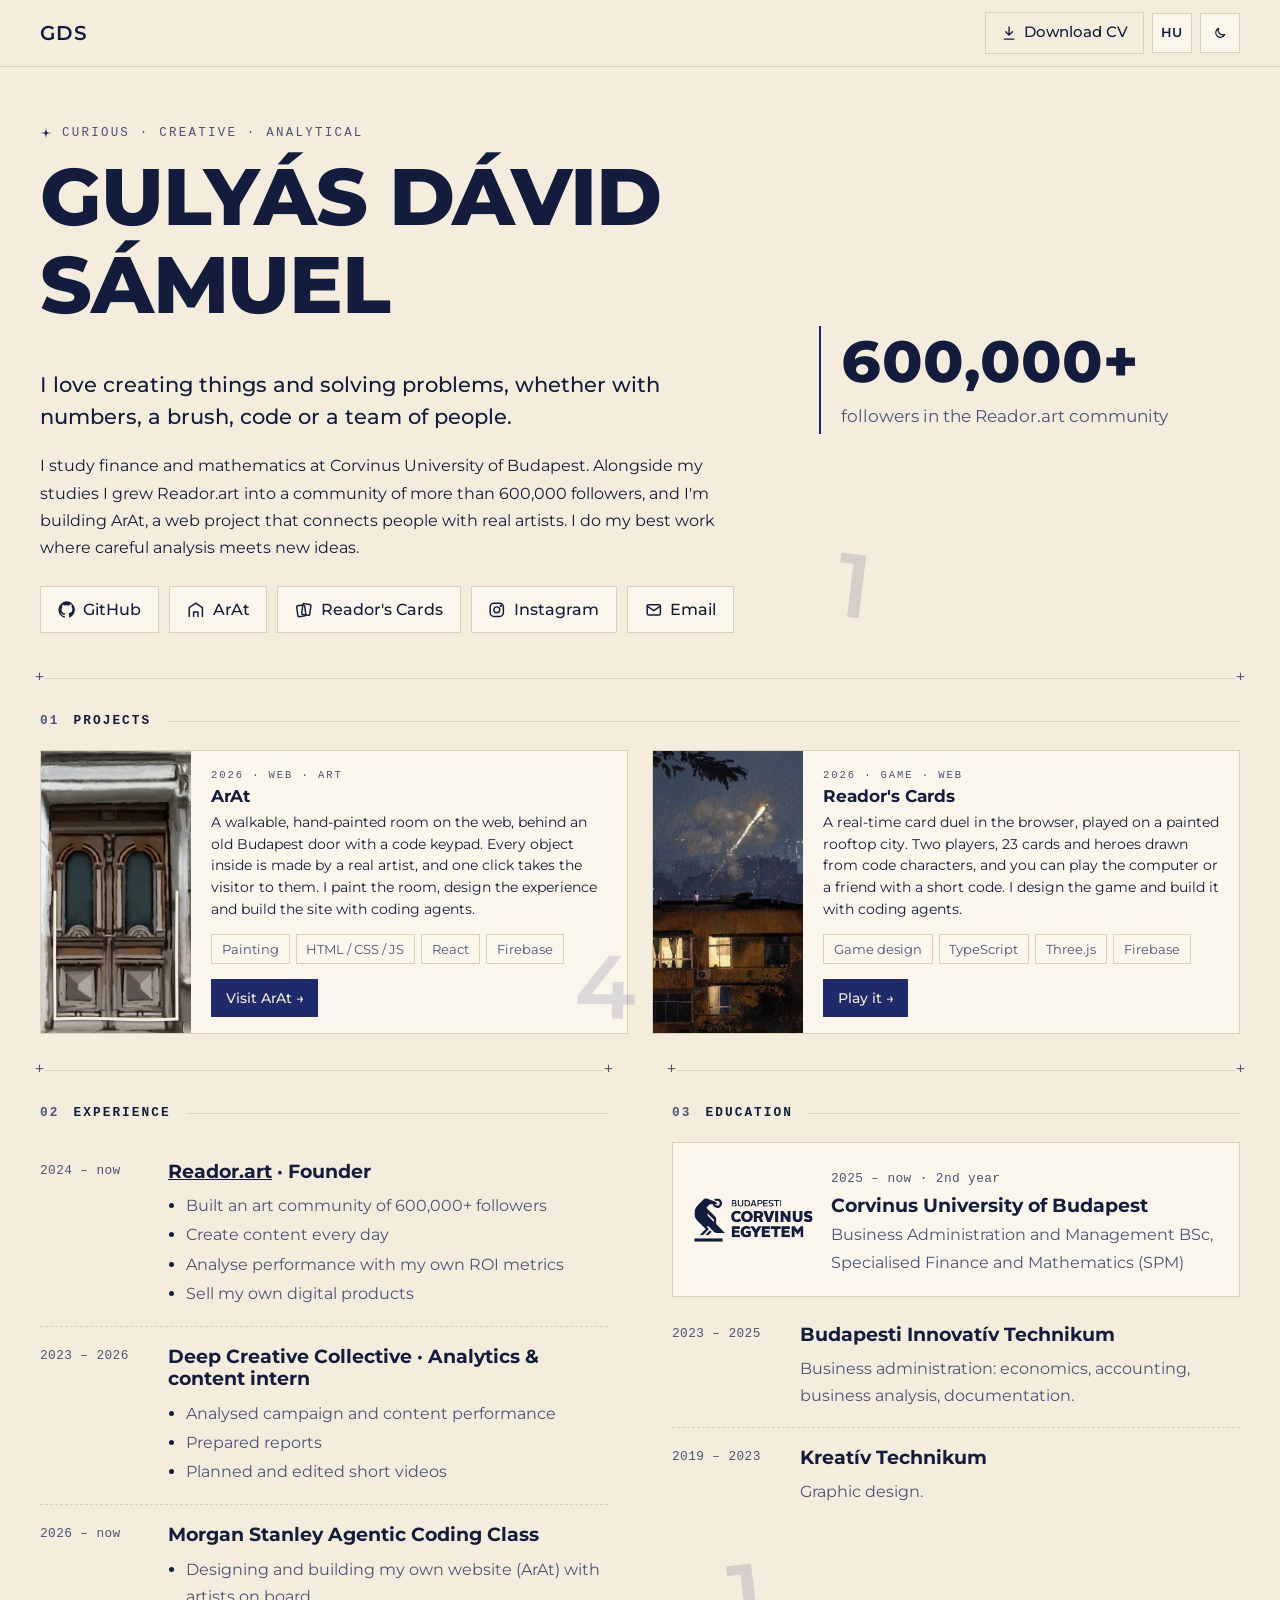
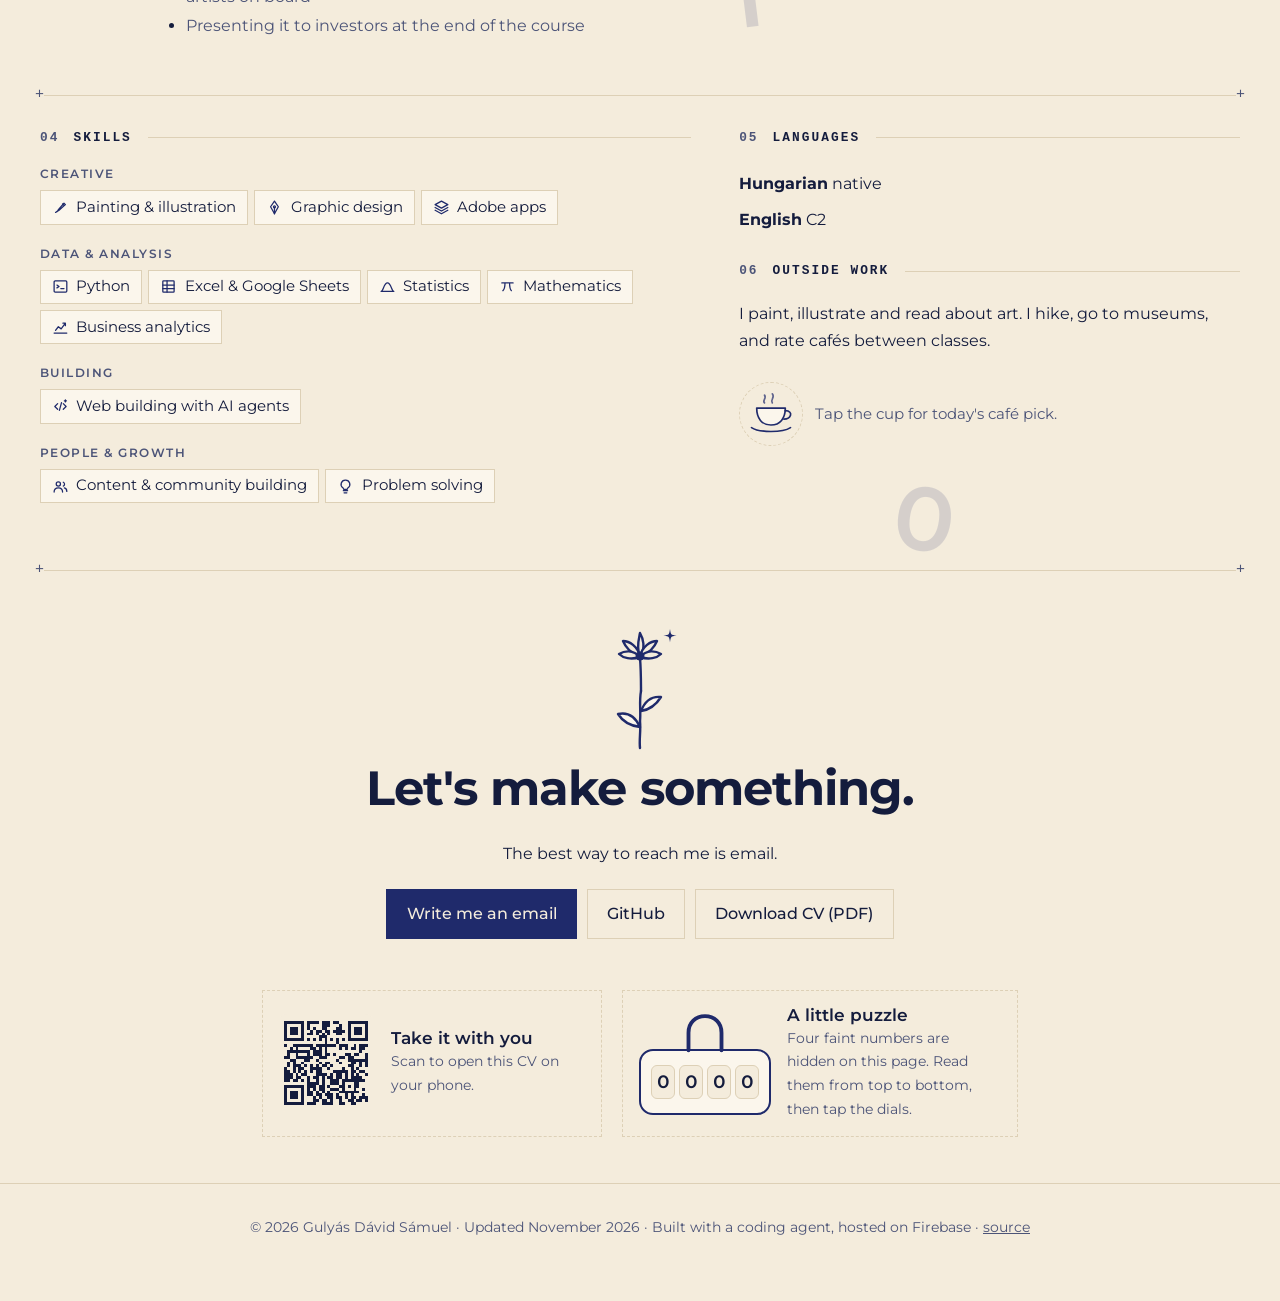
==== commit 4dc9c38d: "CV: skill icons, SEO, email helper, Reador's Cards link, overlap fixes, normal cursor; remove mini g" ====
--- a/public/index.html
+++ b/public/index.html
@@ -3,18 +3,31 @@
 <head>
   <meta charset="utf-8">
   <meta name="viewport" content="width=device-width, initial-scale=1">
-  <title>Gulyás Dávid Sámuel · CV</title>
-  <meta name="description" content="Finance and mathematics student at Corvinus, founder of Reador.art. I create things and solve problems, with numbers, a brush, code or a team.">
+  <title>Gulyás Dávid Sámuel · Finance &amp; Maths Student, Founder of Reador.art</title>
+  <meta name="description" content="CV of Gulyás Dávid Sámuel: finance and mathematics student at Corvinus University, founder of the 600,000+ follower art community Reador.art, builder of ArAt and Reador's Cards.">
+  <meta name="author" content="Gulyás Dávid Sámuel">
+  <meta name="robots" content="index, follow, max-image-preview:large">
+  <link rel="canonical" href="https://cv-gulyas-david.web.app/">
+  <link rel="alternate" type="application/pdf" href="https://cv-gulyas-david.web.app/cv-gulyas-david-samuel.pdf" title="CV (PDF)">
 
   <!-- Link preview (Messenger, LinkedIn, Discord…) -->
   <meta property="og:type" content="profile">
   <meta property="og:title" content="Gulyás Dávid Sámuel · CV">
-  <meta property="og:description" content="I create things and solve problems, with numbers, a brush, code or a team.">
+  <meta property="og:description" content="Finance and maths student, founder of Reador.art (600,000+ followers), building ArAt and Reador's Cards.">
+  <meta property="og:site_name" content="Gulyás Dávid Sámuel">
+  <meta property="og:locale" content="en_US">
+  <meta property="og:locale:alternate" content="hu_HU">
+  <meta property="og:image:alt" content="Gulyás Dávid Sámuel, CV">
+  <meta property="profile:first_name" content="Dávid Sámuel">
+  <meta property="profile:last_name" content="Gulyás">
   <meta property="og:url" content="https://cv-gulyas-david.web.app/">
   <meta property="og:image" content="https://cv-gulyas-david.web.app/assets/preview.png">
   <meta property="og:image:width" content="1200">
   <meta property="og:image:height" content="630">
   <meta name="twitter:card" content="summary_large_image">
+  <meta name="twitter:title" content="Gulyás Dávid Sámuel · CV">
+  <meta name="twitter:description" content="Finance and maths student, founder of Reador.art (600,000+ followers), building ArAt and Reador's Cards.">
+  <meta name="twitter:image" content="https://cv-gulyas-david.web.app/assets/preview.png">
 
   <meta name="theme-color" content="#f4ecdc" media="(prefers-color-scheme: light)">
   <meta name="theme-color" content="#14161f" media="(prefers-color-scheme: dark)">
@@ -23,7 +36,9 @@
   <link rel="preconnect" href="https://fonts.googleapis.com">
   <link rel="preconnect" href="https://fonts.gstatic.com" crossorigin>
   <link href="https://fonts.googleapis.com/css2?family=Montserrat:wght@400;500;600;700&display=swap" rel="stylesheet">
-  <link rel="stylesheet" href="style.css?v=5660e5c6">
+  <link rel="stylesheet" href="style.css?v=f414cca6">
+
+  <script type="application/ld+json">{"@context": "https://schema.org", "@type": "ProfilePage", "mainEntity": {"@type": "Person", "name": "Gulyás Dávid Sámuel", "givenName": "Dávid Sámuel", "familyName": "Gulyás", "url": "https://cv-gulyas-david.web.app/", "image": "https://cv-gulyas-david.web.app/assets/preview.png", "jobTitle": "Finance and mathematics student, founder of Reador.art", "description": "Finance and mathematics student at Corvinus University of Budapest, founder of the Reador.art art community (600,000+ followers), building ArAt and Reador's Cards.", "alumniOf": [{"@type": "CollegeOrUniversity", "name": "Corvinus University of Budapest"}], "knowsLanguage": ["hu", "en"], "knowsAbout": ["Painting", "Graphic design", "Finance", "Mathematics", "Statistics", "Python", "Web development", "Community building"], "sameAs": ["https://github.com/G-David-S", "https://www.instagram.com/reador.art/", "https://arat-de290.web.app", "https://readors-cards.web.app"]}}</script>
 
   <!-- Set the theme before the page paints, so there is no flash -->
   <script>
@@ -32,6 +47,19 @@
   </script>
 </head>
 <body>
+  <svg class="sprite" aria-hidden="true" focusable="false"><defs>
+    <symbol id="i-brush" viewBox="0 0 24 24"><path d="M5 19c2.5-.5 3.5-2 4-4l8-9 2 2-9 8c-1.500.8-3 1.400-5 3z"/><path d="M15 7l2 2"/></symbol>
+    <symbol id="i-pen" viewBox="0 0 24 24"><path d="M12 3l5.500 8L12 21 6.500 11z"/><circle cx="12" cy="11" r="1.400"/><path d="M12 12.400V21"/></symbol>
+    <symbol id="i-layers" viewBox="0 0 24 24"><path d="M12 3l9 5-9 5-9-5z"/><path d="M3 12l9 5 9-5M3 16l9 5 9-5"/></symbol>
+    <symbol id="i-agent" viewBox="0 0 24 24"><path d="M8 8l-4 4 4 4M16 8l4 4-4 4M13.500 6.500l-3 11"/><path d="M19 2.500v3M17.500 4h3"/></symbol>
+    <symbol id="i-python" viewBox="0 0 24 24"><rect x="3" y="4" width="18" height="16" rx="1.500"/><path d="M7 10l3 2-3 2M12.500 15h4.500"/></symbol>
+    <symbol id="i-sheet" viewBox="0 0 24 24"><rect x="4" y="4" width="16" height="16" rx="1"/><path d="M4 10h16M4 15h16M10 4v16"/></symbol>
+    <symbol id="i-stat" viewBox="0 0 24 24"><path d="M3 19h18M3 19c3 0 4-12 9-12s6 12 9 12"/></symbol>
+    <symbol id="i-math" viewBox="0 0 24 24"><path d="M4 7h16M8.500 7c0 5-1 9-3 11M15 7c0 4 0 8 2.500 11"/></symbol>
+    <symbol id="i-chart" viewBox="0 0 24 24"><path d="M3 20h18M5 16l4-5 4 3 6-8M15.500 6H19v3.500"/></symbol>
+    <symbol id="i-people" viewBox="0 0 24 24"><circle cx="9" cy="8.500" r="3"/><path d="M3 20c0-4 3-6 6-6s6 2 6 6M16 6a3 3 0 0 1 0 5.500M17.500 14c2.500.5 3.500 2.500 3.500 5"/></symbol>
+    <symbol id="i-idea" viewBox="0 0 24 24"><path d="M9 18h6M10 21h4M12 3a6 6 0 0 0-3.500 11c.7.7 1 1.500 1 2h5c0-.5.3-1.300 1-2A6 6 0 0 0 12 3z"/></symbol>
+  </defs></svg>
   <header class="topbar">
     <a class="monogram" href="#top" aria-label="Back to top">GDS</a>
     <div class="topbar-actions">
@@ -76,6 +104,10 @@
           <svg viewBox="0 0 24 24" aria-hidden="true"><path d="M3 21V9l9-6 9 6v12"/><path d="M9 21v-6h6v6"/></svg>
           ArAt
         </a>
+        <a class="chip" href="https://readors-cards.web.app" target="_blank" rel="noopener">
+          <svg viewBox="0 0 24 24" aria-hidden="true"><rect x="3" y="6" width="11" height="15" rx="1.5" transform="rotate(-8 8 13)"/><rect x="10" y="4" width="11" height="15" rx="1.5" transform="rotate(8 15 11)"/></svg>
+          Reador's Cards
+        </a>
         <a class="chip" href="https://www.instagram.com/reador.art/" target="_blank" rel="noopener">
           <svg viewBox="0 0 24 24" aria-hidden="true"><rect x="3" y="3" width="18" height="18" rx="5"/><circle cx="12" cy="12" r="4"/><circle cx="17.5" cy="6.5" r=".6" class="dot"/></svg>
           Instagram
@@ -99,6 +131,8 @@
     <!-- Detail 3: project card -->
     <section class="section" aria-labelledby="project-title" data-digit-spot>
       <h2 id="project-title" class="reveal" data-i18n="h_project">Projects</h2>
+      <div class="proj-layout">
+      <div class="proj-list">
       <article class="project reveal">
         <a class="project-image" href="https://arat-de290.web.app" target="_blank" rel="noopener">
           <img src="assets/arat.webp" width="1200" height="610" loading="lazy" decoding="async"
@@ -158,6 +192,8 @@
           <a class="btn" href="https://readors-cards.web.app" target="_blank" rel="noopener" data-i18n="rc_btn">Play it →</a>
         </div>
       </article>
+      </div>
+      </div>
     </section>
 
     <div class="cv-cols" data-digit-spot>
@@ -234,14 +270,7 @@
       <div class="reveal">
         <h2 id="skills-title" data-i18n="h_skills">Skills</h2>
         <div class="skill-groups" data-i18n="skills">
-          <h3>Creative</h3>
-          <ul class="tags tags-lg"><li>Painting &amp; illustration</li><li>Graphic design</li><li>Adobe apps</li></ul>
-          <h3>Data &amp; analysis</h3>
-          <ul class="tags tags-lg"><li>Python</li><li>Excel &amp; Google Sheets</li><li>Statistics</li><li>Mathematics</li><li>Business analytics</li></ul>
-          <h3>Building</h3>
-          <ul class="tags tags-lg"><li>Web building with AI agents</li></ul>
-          <h3>People &amp; growth</h3>
-          <ul class="tags tags-lg"><li>Content &amp; community building</li><li>Problem solving</li></ul>
+          <h3>Creative</h3><ul class="tags tags-lg"><li><svg class="ico" aria-hidden="true"><use href="#i-brush"/></svg>Painting &amp; illustration</li><li><svg class="ico" aria-hidden="true"><use href="#i-pen"/></svg>Graphic design</li><li><svg class="ico" aria-hidden="true"><use href="#i-layers"/></svg>Adobe apps</li></ul><h3>Data &amp; analysis</h3><ul class="tags tags-lg"><li><svg class="ico" aria-hidden="true"><use href="#i-python"/></svg>Python</li><li><svg class="ico" aria-hidden="true"><use href="#i-sheet"/></svg>Excel &amp; Google Sheets</li><li><svg class="ico" aria-hidden="true"><use href="#i-stat"/></svg>Statistics</li><li><svg class="ico" aria-hidden="true"><use href="#i-math"/></svg>Mathematics</li><li><svg class="ico" aria-hidden="true"><use href="#i-chart"/></svg>Business analytics</li></ul><h3>Building</h3><ul class="tags tags-lg"><li><svg class="ico" aria-hidden="true"><use href="#i-agent"/></svg>Web building with AI agents</li></ul><h3>People &amp; growth</h3><ul class="tags tags-lg"><li><svg class="ico" aria-hidden="true"><use href="#i-people"/></svg>Content &amp; community building</li><li><svg class="ico" aria-hidden="true"><use href="#i-idea"/></svg>Problem solving</li></ul>
         </div>
       </div>
       <div class="reveal">
@@ -350,7 +379,7 @@
       <a href="https://github.com/G-David-S/my-cv-site" target="_blank" rel="noopener">source</a></p>
   </footer>
 
-  <script src="i18n.js?v=8ad3d7a0"></script>
-  <script src="script.js?v=16d2197f"></script>
+  <script src="i18n.js?v=baa72acf"></script>
+  <script src="script.js?v=b81920e7"></script>
 </body>
 </html>
--- a/public/style.css
+++ b/public/style.css
@@ -182,7 +182,7 @@
 /* ---------- Little game: hidden numbers + code lock ---------- */
 .hidden-digit {
   position: absolute; z-index: 1; pointer-events: none; user-select: none; visibility: hidden;
-  font: 600 90px/1 Montserrat, system-ui, sans-serif; color: var(--accent); opacity: .13;
+  font: 600 90px/1 Montserrat, system-ui, sans-serif; color: var(--accent); opacity: .14;
 }
 /* dark mode: the accent is navy on navy, so use the text colour or the number is invisible */
 :root[data-theme="dark"] .hidden-digit { color: var(--text); opacity: .12; }
@@ -336,13 +336,90 @@
   .topbar .btn svg { margin-right: 0; }
 }
 
-/* Code characters that trail the mouse */
+/* ---------- Avant-garde layer: exposed grid, mono labels, flat hairline boxes ----------
+   Ideas taken from architects' and graphic designers' sites: strict type hierarchy, big tight
+   display type, numbered sections with hairline rules, flat boxes with no shadows, and small
+   "+" registration marks like on a drawing. Each one makes the page easier to scan. */
+:root { --mono: ui-monospace, SFMono-Regular, Menlo, Consolas, "Liberation Mono", monospace; }
+h1 { font-size: 2.3rem; font-size: clamp(2.2rem, 9.5vw, 5rem); font-weight: 800; text-transform: uppercase; letter-spacing: -.015em; line-height: 1.1; }
+.eyebrow, .when { font-family: var(--mono); }
+.eyebrow { font-weight: 500; letter-spacing: .18em; }
+.when { font-weight: 500; font-size: .8rem; letter-spacing: .03em; }
+
+main { counter-reset: sec; }
+.section { position: relative; padding: 36px 0; }
+.section::before, .section::after { content: "+"; position: absolute; top: -9px; font: 400 15px/1 var(--mono); color: var(--muted); background: var(--bg); line-height: 1; }
+.section::before { left: -5px; }
+.section::after { right: -5px; }
+.section h2:not(#contact-title) {
+  display: flex; align-items: center; margin: 0 0 22px; counter-increment: sec;
+  font: 700 .8rem/1 var(--mono); text-transform: uppercase; letter-spacing: .16em;
+}
+.section h2:not(#contact-title)::before { content: counter(sec, decimal-leading-zero); margin-right: 14px; color: var(--muted); }
+.section h2:not(#contact-title)::after { content: ""; flex: 1; height: 1px; margin-left: 16px; background: var(--line); }
+.contact h2 { font-size: clamp(1.8rem, 5vw, 3rem); letter-spacing: -.02em; }
+
+/* flat boxes with hairlines instead of rounded shadowed ones */
+.btn, .chip, .tags li, .theme-toggle, .lang-toggle, .stat, .project, .school, .lock-card, .qr-card { border-radius: 0; box-shadow: none; }
+.stat { background: none; border: 0; border-left: 2px solid var(--accent); padding: 4px 0 4px 16px; }
+@media (min-width: 1000px) {
+  .hero-side .stat { padding: 4px 0 4px 20px; }
+  .hero-side .stat-num { font-size: 3.6rem; font-weight: 800; }
+}
+
+/* projects: two compact cards side by side */
+.proj-layout, .proj-list { display: grid; grid-gap: 16px; }
+.proj-list .project + .project { margin-top: 0; }
+.project { grid-template-columns: 150px 1fr; }
+.project-body { padding: 16px 18px; }
+.project-body p { font-size: .88rem; line-height: 1.55; margin-bottom: .7em; }
+.project h3 { font-size: 1.05rem; margin: 0 0 .3em; }
+.project .eyebrow { font-size: .66rem; margin-bottom: .4em; }
+.project .tags { margin-bottom: 12px; }
+.project .btn { padding: .45em 1em; font-size: .85rem; }
+@media (min-width: 1000px) {
+  .proj-list { grid-template-columns: 1fr 1fr; grid-gap: 24px; align-items: start; }
+  .project { grid-template-columns: 150px 1fr; }
+  .project-body { padding: 16px 20px; }
+}
+@media (max-width: 720px) {
+  .project { grid-template-columns: 1fr; }
+  .project-image { height: auto; aspect-ratio: 1200 / 610; }
+  .hidden-digit { font-size: 64px; }
+}
+/* small side thumbnails: the frame keeps its lines and corners, but the plaque and spark would crowd it */
+@media (min-width: 721px) {
+  .project-image .plaque, .project-image .frame-spark { display: none; }
+  .project-image .corner { width: 11px; height: 11px; margin: -5.5px; }
+}
+
+/* Skill icons */
+.sprite { position: absolute; width: 0; height: 0; overflow: hidden; }
+.ico { width: 1.15em; height: 1.15em; margin-right: .5em; color: var(--accent); stroke-width: 1.8; vertical-align: -.2em; }
+.tags-lg li { display: inline-flex; align-items: center; }
+.tags-lg .ico { vertical-align: 0; }
+
+/* Code characters behind the mouse: few, small, and they barely fall */
 .code-bit {
-  position: fixed; z-index: 50; pointer-events: none; user-select: none;
-  font: 500 13px/1 ui-monospace, SFMono-Regular, Menlo, Consolas, monospace; color: var(--muted);
-  animation: code-bit .75s ease-out forwards; will-change: transform, opacity;
-}
-@keyframes code-bit { from { opacity: .85; transform: translateY(0); } to { opacity: 0; transform: translateY(14px); } }
+  position: fixed; z-index: 60; pointer-events: none; user-select: none;
+  font: 600 13px/1 var(--mono); color: var(--muted); will-change: transform, opacity;
+  animation: code-bit .55s ease-out forwards;
+}
+@keyframes code-bit { from { opacity: .8; transform: translateY(0); } to { opacity: 0; transform: translateY(6px); } }
+
+/* "Copy / Gmail" note under the email buttons */
+.mail-note {
+  position: fixed; left: 50%; bottom: 16px; z-index: 70; display: none; align-items: center;
+  max-width: calc(100% - 24px); padding: 8px 8px 8px 14px; transform: translateX(-50%);
+  background: var(--surface); color: var(--text); border: 1px solid var(--accent); font-size: .85rem;
+}
+.mail-note.show { display: flex; }
+.mail-addr { margin-right: 12px; overflow-wrap: anywhere; font-family: var(--mono); font-size: .8rem; }
+.mail-note button, .mail-note a {
+  margin-left: 6px; padding: .3em .8em; border: 1px solid var(--line); background: var(--bg); color: var(--text);
+  font: 500 .8rem Montserrat, system-ui, sans-serif; text-decoration: none; cursor: pointer; white-space: nowrap;
+}
+.mail-note .mail-x { padding: .3em .6em; }
 
 /* Print / PDF: light colors, no buttons, compact, QR code included */
 @media print {
@@ -359,7 +436,10 @@
   .stat { padding: 6px 12px; }
   .stat-num { font-size: 15pt; }
   .stat-label { font-size: 9pt; }
-  .flower, .paint-frame, .hidden-digit, .lock-card, .coffee { display: none !important; }
+  .flower, .paint-frame, .hidden-digit, .lock-card, .coffee, .code-bit, .mail-note { display: none !important; }
+  .section::before, .section::after { display: none; }
+  .proj-layout, .proj-list { display: block; }
+  .project-image { display: none; }
   .hero, .cv-cols { display: block; }
   .hero-side .stat { display: inline-flex; padding: 6px 12px; }
   .hero-side .stat-num { display: inline; font-size: 15pt; margin: 0 12px 0 0; }
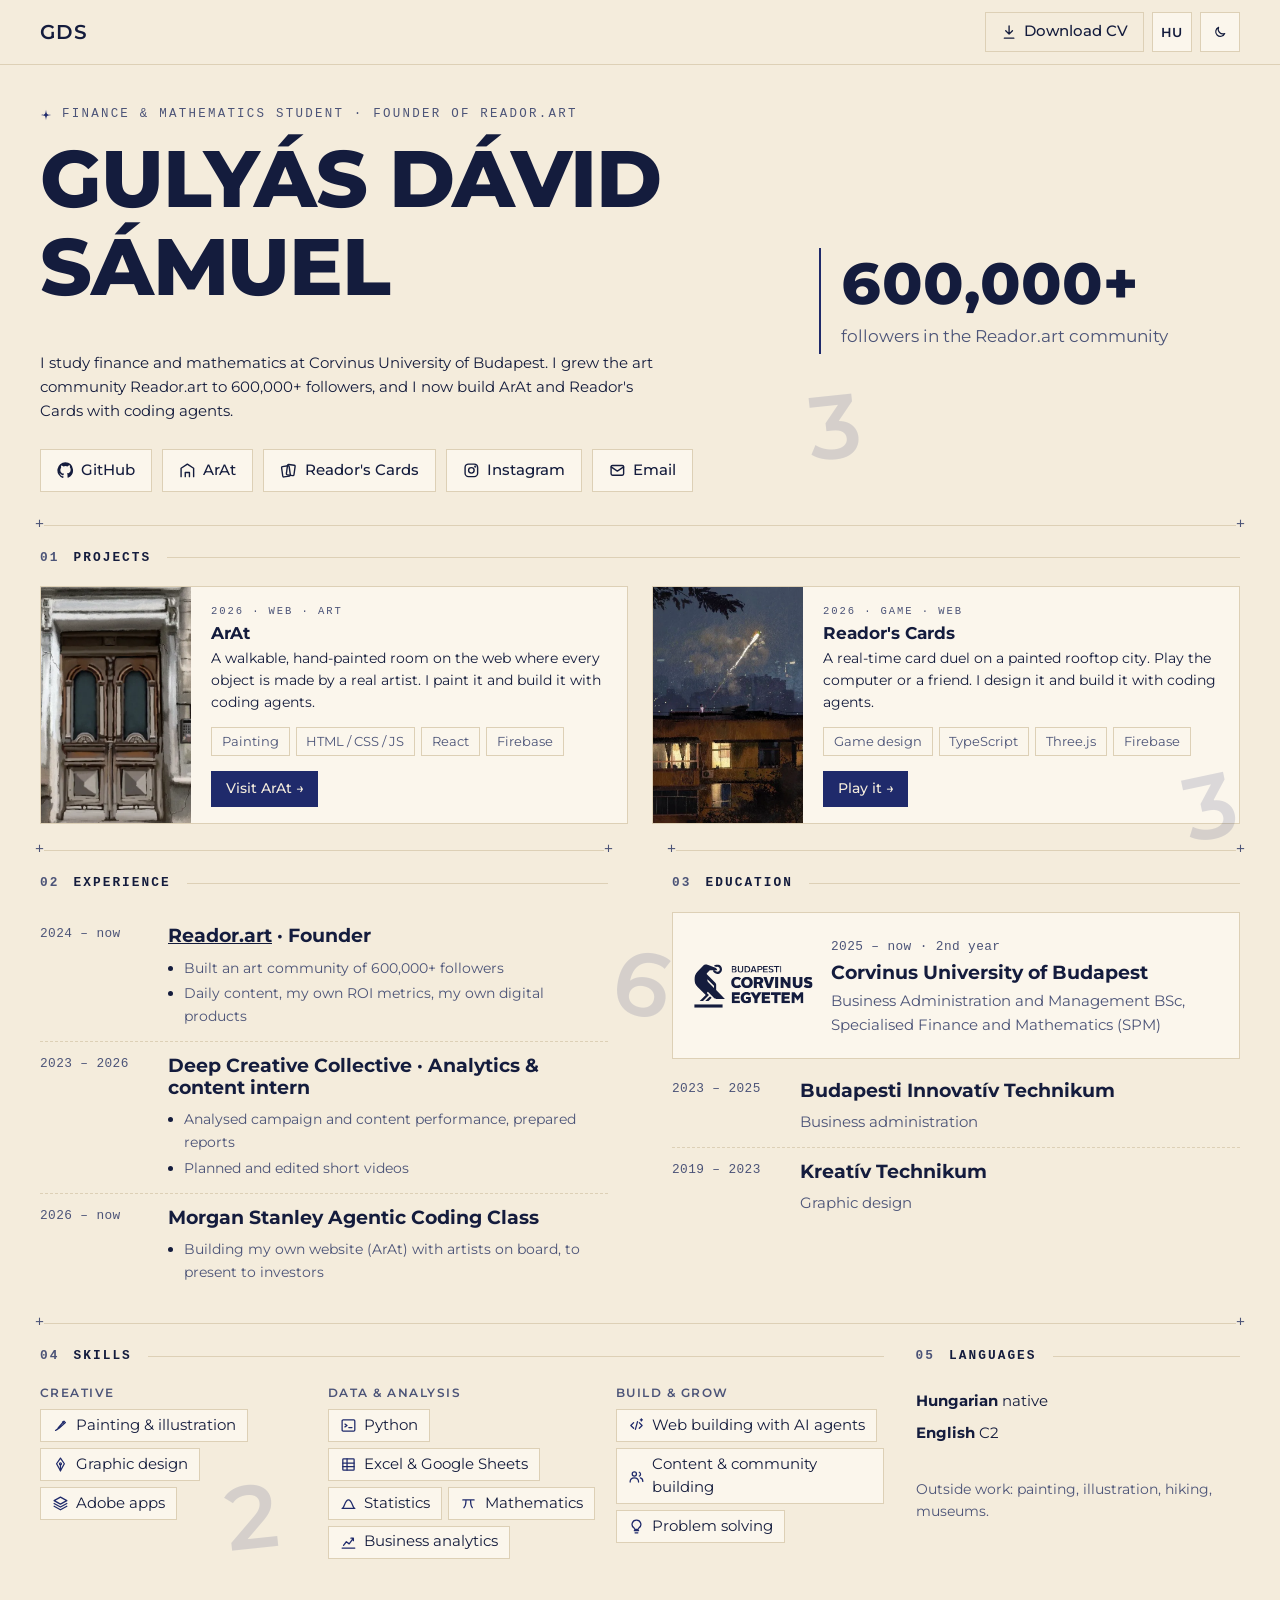
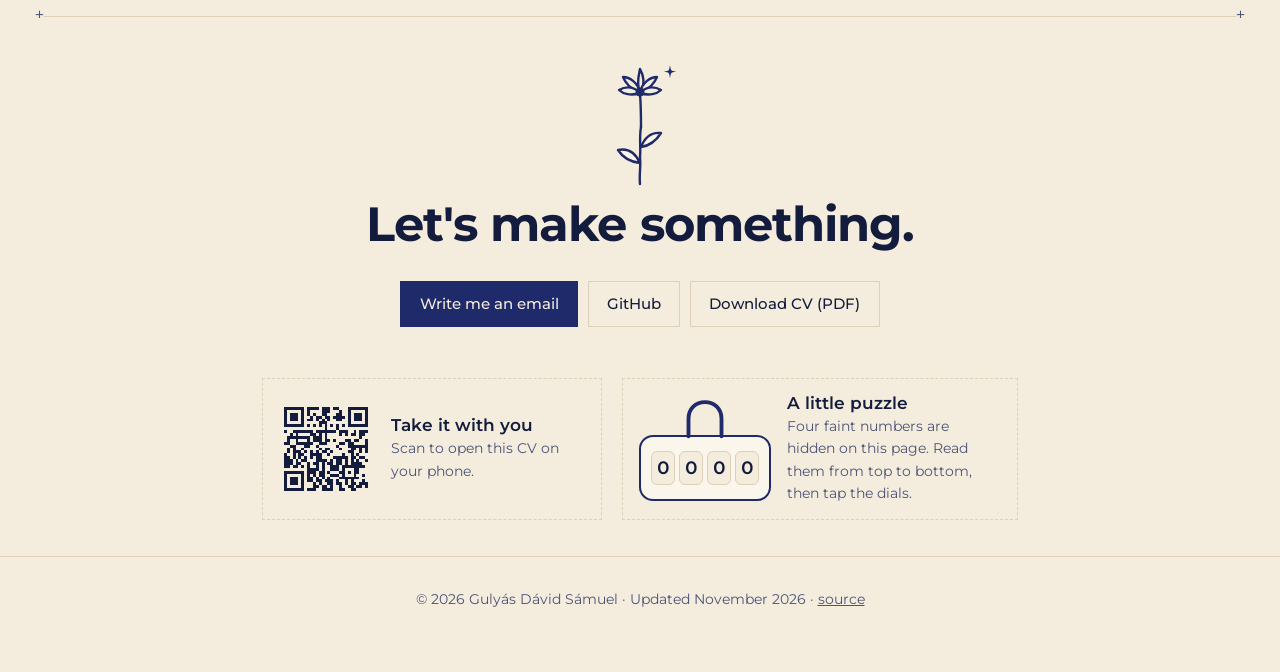
==== commit cb9c890b: "CV: shorter, focused text; skills in three columns; remove coffee corner; tighter layout Co-Authored" ====
--- a/public/index.html
+++ b/public/index.html
@@ -36,7 +36,7 @@
   <link rel="preconnect" href="https://fonts.googleapis.com">
   <link rel="preconnect" href="https://fonts.gstatic.com" crossorigin>
   <link href="https://fonts.googleapis.com/css2?family=Montserrat:wght@400;500;600;700&display=swap" rel="stylesheet">
-  <link rel="stylesheet" href="style.css?v=f414cca6">
+  <link rel="stylesheet" href="style.css?v=6bd17b1d">
 
   <script type="application/ld+json">{"@context": "https://schema.org", "@type": "ProfilePage", "mainEntity": {"@type": "Person", "name": "Gulyás Dávid Sámuel", "givenName": "Dávid Sámuel", "familyName": "Gulyás", "url": "https://cv-gulyas-david.web.app/", "image": "https://cv-gulyas-david.web.app/assets/preview.png", "jobTitle": "Finance and mathematics student, founder of Reador.art", "description": "Finance and mathematics student at Corvinus University of Budapest, founder of the Reador.art art community (600,000+ followers), building ArAt and Reador's Cards.", "alumniOf": [{"@type": "CollegeOrUniversity", "name": "Corvinus University of Budapest"}], "knowsLanguage": ["hu", "en"], "knowsAbout": ["Painting", "Graphic design", "Finance", "Mathematics", "Statistics", "Python", "Web development", "Community building"], "sameAs": ["https://github.com/G-David-S", "https://www.instagram.com/reador.art/", "https://arat-de290.web.app", "https://readors-cards.web.app"]}}</script>
 
@@ -80,19 +80,10 @@
     <!-- HERO -->
     <section class="hero" data-digit-spot>
       <div class="hero-text">
-      <p class="eyebrow reveal"><span class="spark" aria-hidden="true"></span><span data-i18n="eyebrow">Curious · Creative · Analytical</span></p>
+      <p class="eyebrow reveal"><span class="spark" aria-hidden="true"></span><span data-i18n="eyebrow">Finance &amp; mathematics student · Founder of Reador.art</span></p>
       <h1 class="reveal">Gulyás Dávid Sámuel</h1>
       <!-- GOAL: add one line here later, e.g. <p class="goal">Looking for …</p> -->
-      <p class="lead reveal" data-i18n="lead">
-        I love creating things and solving problems, whether with numbers, a brush, code
-        or a team of people.
-      </p>
-      <p class="reveal" data-i18n="intro">
-        I study finance and mathematics at Corvinus University of Budapest. Alongside my studies
-        I grew Reador.art into a community of more than 600,000 followers, and I'm building ArAt,
-        a web project that connects people with real artists. I do my best work where careful
-        analysis meets new ideas.
-      </p>
+      <p class="reveal" data-i18n="intro">I study finance and mathematics at Corvinus University of Budapest. I grew the art community Reador.art to 600,000+ followers, and I now build ArAt and Reador's Cards with coding agents.</p>
 
       <!-- Detail 1: profile buttons -->
       <nav class="profiles reveal" aria-label="Profiles and contact">
@@ -159,12 +150,7 @@
         <div class="project-body">
           <p class="eyebrow" data-i18n="arat_eyebrow">2026 · Web · Art</p>
           <h3>ArAt</h3>
-          <p data-i18n="arat_text">
-            A walkable, hand-painted room on the web, behind an old Budapest door with a code
-            keypad. Every object inside is made by a real artist,
-            and one click takes the visitor to them. I paint the room, design the experience
-            and build the site with coding agents.
-          </p>
+          <p data-i18n="arat_text">A walkable, hand-painted room on the web where every object is made by a real artist. I paint it and build it with coding agents.</p>
           <ul class="tags" data-i18n="arat_tags">
             <li>Painting</li><li>HTML / CSS / JS</li><li>React</li><li>Firebase</li>
           </ul>
@@ -181,11 +167,7 @@
         <div class="project-body">
           <p class="eyebrow" data-i18n="rc_eyebrow">2026 · Game · Web</p>
           <h3>Reador's Cards</h3>
-          <p data-i18n="rc_text">
-            A real-time card duel in the browser, played on a painted rooftop city. Two players, 23 cards
-            and heroes drawn from code characters, and you can play the computer or a friend with a
-            short code. I design the game and build it with coding agents.
-          </p>
+          <p data-i18n="rc_text">A real-time card duel on a painted rooftop city. Play the computer or a friend. I design it and build it with coding agents.</p>
           <ul class="tags" data-i18n="rc_tags">
             <li>Game design</li><li>TypeScript</li><li>Three.js</li><li>Firebase</li>
           </ul>
@@ -204,33 +186,21 @@
           <span class="when" data-i18n="since_2024">2024 – now</span>
           <div>
             <h3><a href="https://www.instagram.com/reador.art/" target="_blank" rel="noopener">Reador.art</a> · <span data-i18n="founder">Founder</span></h3>
-            <ul class="bullets" data-i18n="reador_text">
-              <li>Built an art community of 600,000+ followers</li>
-              <li>Create content every day</li>
-              <li>Analyse performance with my own ROI metrics</li>
-              <li>Sell my own digital products</li>
-            </ul>
+            <ul class="bullets" data-i18n="reador_text"><li>Built an art community of 600,000+ followers</li><li>Daily content, my own ROI metrics, my own digital products</li></ul>
           </div>
         </li>
         <li class="reveal">
           <span class="when">2023 – 2026</span>
           <div>
             <h3>Deep Creative Collective · <span data-i18n="dcc_role">Analytics &amp; content intern</span></h3>
-            <ul class="bullets" data-i18n="dcc_text">
-              <li>Analysed campaign and content performance</li>
-              <li>Prepared reports</li>
-              <li>Planned and edited short videos</li>
-            </ul>
+            <ul class="bullets" data-i18n="dcc_text"><li>Analysed campaign and content performance, prepared reports</li><li>Planned and edited short videos</li></ul>
           </div>
         </li>
         <li class="reveal">
           <span class="when" data-i18n="since_2026">2026 – now</span>
           <div>
             <h3 data-i18n="ms_title">Morgan Stanley Agentic Coding Class</h3>
-            <ul class="bullets" data-i18n="ms_text">
-              <li>Designing and building my own website (ArAt) with artists on board</li>
-              <li>Presenting it to investors at the end of the course</li>
-            </ul>
+            <ul class="bullets" data-i18n="ms_text"><li>Building my own website (ArAt) with artists on board, to present to investors</li></ul>
           </div>
         </li>
       </ol>
@@ -252,14 +222,14 @@
           <span class="when">2023 – 2025</span>
           <div>
             <h3>Budapesti Innovatív Technikum</h3>
-            <p data-i18n="bit_text">Business administration: economics, accounting, business analysis, documentation.</p>
+            <p data-i18n="bit_text">Business administration</p>
           </div>
         </li>
         <li class="reveal">
           <span class="when">2019 – 2023</span>
           <div>
             <h3>Kreatív Technikum</h3>
-            <p data-i18n="kreativ_text">Graphic design.</p>
+            <p data-i18n="kreativ_text">Graphic design</p>
           </div>
         </li>
       </ol>
@@ -269,9 +239,7 @@
     <section class="section two-col" aria-labelledby="skills-title" data-digit-spot>
       <div class="reveal">
         <h2 id="skills-title" data-i18n="h_skills">Skills</h2>
-        <div class="skill-groups" data-i18n="skills">
-          <h3>Creative</h3><ul class="tags tags-lg"><li><svg class="ico" aria-hidden="true"><use href="#i-brush"/></svg>Painting &amp; illustration</li><li><svg class="ico" aria-hidden="true"><use href="#i-pen"/></svg>Graphic design</li><li><svg class="ico" aria-hidden="true"><use href="#i-layers"/></svg>Adobe apps</li></ul><h3>Data &amp; analysis</h3><ul class="tags tags-lg"><li><svg class="ico" aria-hidden="true"><use href="#i-python"/></svg>Python</li><li><svg class="ico" aria-hidden="true"><use href="#i-sheet"/></svg>Excel &amp; Google Sheets</li><li><svg class="ico" aria-hidden="true"><use href="#i-stat"/></svg>Statistics</li><li><svg class="ico" aria-hidden="true"><use href="#i-math"/></svg>Mathematics</li><li><svg class="ico" aria-hidden="true"><use href="#i-chart"/></svg>Business analytics</li></ul><h3>Building</h3><ul class="tags tags-lg"><li><svg class="ico" aria-hidden="true"><use href="#i-agent"/></svg>Web building with AI agents</li></ul><h3>People &amp; growth</h3><ul class="tags tags-lg"><li><svg class="ico" aria-hidden="true"><use href="#i-people"/></svg>Content &amp; community building</li><li><svg class="ico" aria-hidden="true"><use href="#i-idea"/></svg>Problem solving</li></ul>
-        </div>
+        <div class="skill-groups" data-i18n="skills"><h3>Creative</h3><ul class="tags tags-lg"><li><svg class="ico" aria-hidden="true"><use href="#i-brush"/></svg>Painting &amp; illustration</li><li><svg class="ico" aria-hidden="true"><use href="#i-pen"/></svg>Graphic design</li><li><svg class="ico" aria-hidden="true"><use href="#i-layers"/></svg>Adobe apps</li></ul><h3>Data &amp; analysis</h3><ul class="tags tags-lg"><li><svg class="ico" aria-hidden="true"><use href="#i-python"/></svg>Python</li><li><svg class="ico" aria-hidden="true"><use href="#i-sheet"/></svg>Excel &amp; Google Sheets</li><li><svg class="ico" aria-hidden="true"><use href="#i-stat"/></svg>Statistics</li><li><svg class="ico" aria-hidden="true"><use href="#i-math"/></svg>Mathematics</li><li><svg class="ico" aria-hidden="true"><use href="#i-chart"/></svg>Business analytics</li></ul><h3>Build &amp; grow</h3><ul class="tags tags-lg"><li><svg class="ico" aria-hidden="true"><use href="#i-agent"/></svg>Web building with AI agents</li><li><svg class="ico" aria-hidden="true"><use href="#i-people"/></svg>Content &amp; community building</li><li><svg class="ico" aria-hidden="true"><use href="#i-idea"/></svg>Problem solving</li></ul></div>
       </div>
       <div class="reveal">
         <h2 data-i18n="h_langs">Languages</h2>
@@ -279,25 +247,7 @@
           <li><strong>Hungarian</strong> native</li>
           <li><strong>English</strong> C2</li>
         </ul>
-        <h2 data-i18n="h_outside">Outside work</h2>
-        <p data-i18n="outside">I paint, illustrate and read about art. I hike, go to museums, and rate cafés
-          between classes.</p>
-
-        <!-- Coffee corner: the steam puffs in 3 stop-motion frames while it's on screen;
-             tapping the cup picks one of my favourite Budapest cafés (list in script.js). -->
-        <div class="coffee">
-          <button type="button" class="cup-btn" data-i18n-attr="aria-label:coffee_aria" aria-label="Pick a café for me">
-            <svg class="cup" viewBox="0 0 80 80" aria-hidden="true">
-              <path class="steam s1" d="M30 26c-4-4 4-7 0-12M42 26c-4-5 5-8 0-14"/>
-              <path class="steam s2" d="M31 27c4-4-4-7 1-12M43 27c4-4-5-8 0-13"/>
-              <path class="steam s3" d="M29 25c-3-5 5-6 1-11M41 26c-5-4 4-9 1-14"/>
-              <path d="M18 34h44c0 16-8 26-22 26S18 50 18 34z" class="cup-body"/>
-              <path d="M62 38c7 0 9 4 8 7s-4 6-10 6"/>
-              <path d="M10 64c6 4 16 6 30 6s24-2 30-6"/>
-            </svg>
-          </button>
-          <p class="coffee-tip" aria-live="polite"><span data-i18n="coffee_prompt">Tap the cup for today's café pick.</span></p>
-        </div>
+        <p class="outside" data-i18n="outside">Outside work: painting, illustration, hiking, museums.</p>
       </div>
     </section>
 
@@ -323,7 +273,6 @@
         <path data-from="10" d="M90 22c.4 3 .8 4.6 1.4 5.2s2.2 1 5.2 1.4c-3 .4-4.6.8-5.2 1.4s-1 2.2-1.4 5.2c-.4-3-.8-4.6-1.4-5.2s-2.2-1-5.2-1.4c3-.4 4.6-.8 5.2-1.4s1-2.2 1.4-5.2z" class="heart"/>
       </svg>
       <h2 id="contact-title" data-i18n="h_contact">Let's make something.</h2>
-      <p data-i18n="contact_text">The best way to reach me is email.</p>
       <div class="contact-actions">
         <a class="btn js-email" href="#contact" data-user="gulyasdavid123" data-domain="gmail.com" data-i18n="email_btn">Write me an email</a>
         <a class="btn btn-ghost" href="https://github.com/G-David-S" target="_blank" rel="noopener">GitHub</a>
@@ -375,11 +324,10 @@
   </main>
 
   <footer class="footer">
-    <p data-i18n="footer">© 2026 Gulyás Dávid Sámuel · Updated November 2026 · Built with a coding agent, hosted on Firebase ·
-      <a href="https://github.com/G-David-S/my-cv-site" target="_blank" rel="noopener">source</a></p>
+    <p data-i18n="footer">© 2026 Gulyás Dávid Sámuel · Updated November 2026 · <a href="https://github.com/G-David-S/my-cv-site" target="_blank" rel="noopener">source</a></p>
   </footer>
 
-  <script src="i18n.js?v=baa72acf"></script>
-  <script src="script.js?v=b81920e7"></script>
+  <script src="i18n.js?v=940e2864"></script>
+  <script src="script.js?v=66ec6ba1"></script>
 </body>
 </html>
--- a/public/style.css
+++ b/public/style.css
@@ -33,7 +33,7 @@
   margin: 0;
   background: var(--bg);
   color: var(--text);
-  font: 400 1rem/1.7 Montserrat, system-ui, sans-serif;
+  font: 400 .95rem/1.6 Montserrat, system-ui, sans-serif;
   transition: background-color .3s, color .3s;
 }
 /* Each clamp() has a plain size before it for older browsers */
@@ -76,7 +76,7 @@
 
 /* Layout */
 main { max-width: 1232px; margin: 0 auto; padding: 0 16px; }
-.hero { padding: 40px 0 40px; padding: clamp(28px, 5vw, 56px) 0 40px; }
+.hero { padding: 28px 0 28px; padding: clamp(20px, 4vw, 40px) 0 28px; }
 .hero-text { max-width: 780px; }
 .hero-side { margin-top: 28px; }
 .eyebrow { display: flex; align-items: center; text-transform: uppercase; letter-spacing: .14em; font-size: .78rem; font-weight: 600; color: var(--muted); margin-bottom: .75em; }
@@ -225,29 +225,6 @@
 .cookie .chip { fill: var(--accent); stroke: none; }
 .cookie [data-from] { visibility: hidden; }
 .cookie [data-from].on { visibility: visible; }
-
-/* ---------- Coffee corner ---------- */
-.coffee { display: flex; align-items: center; margin-top: 4px; }
-.cup-btn {
-  flex: none; width: 64px; height: 64px; padding: 0; margin-right: 12px; cursor: pointer;
-  background: none; border: 1px dashed var(--line); border-radius: 50%; color: var(--accent);
-}
-.cup-btn:hover { border-color: var(--accent); }
-.cup { width: 52px; height: 52px; overflow: visible; }
-.cup path { fill: none; stroke: currentColor; stroke-width: 2.6; stroke-linecap: round; stroke-linejoin: round; }
-.cup .cup-body { fill: var(--surface); }
-.cup .steam { opacity: .7; }
-.cup .s2, .cup .s3 { opacity: 0; }
-/* Steam "boils" through 3 hand-drawn frames, only while on screen */
-.coffee.steaming .steam { animation: steam 1.2s steps(1) infinite; }
-.coffee.steaming .s2 { animation-delay: -.8s; }
-.coffee.steaming .s3 { animation-delay: -.4s; }
-@keyframes steam { 0% { opacity: .7; } 33.33% { opacity: 0; } }
-.cup-btn.hop .cup { animation: hop .36s steps(3) 1; }
-@keyframes hop { 33% { transform: translateY(-6px) rotate(-6deg); } 66% { transform: translateY(-3px) rotate(5deg); } }
-.coffee-tip { margin: 0; font-size: .95rem; color: var(--muted); }
-.coffee-tip strong { color: var(--text); }
-.coffee-tip a { margin-left: 2px; font-size: .88rem; }
 
 .print-only { display: none; }
 .footer { text-align: center; font-size: .85rem; color: var(--muted); padding: 32px 16px 48px; border-top: 1px solid var(--line); }
@@ -347,7 +324,7 @@
 .when { font-weight: 500; font-size: .8rem; letter-spacing: .03em; }
 
 main { counter-reset: sec; }
-.section { position: relative; padding: 36px 0; }
+.section { position: relative; padding: 26px 0; }
 .section::before, .section::after { content: "+"; position: absolute; top: -9px; font: 400 15px/1 var(--mono); color: var(--muted); background: var(--bg); line-height: 1; }
 .section::before { left: -5px; }
 .section::after { right: -5px; }
@@ -436,7 +413,7 @@
   .stat { padding: 6px 12px; }
   .stat-num { font-size: 15pt; }
   .stat-label { font-size: 9pt; }
-  .flower, .paint-frame, .hidden-digit, .lock-card, .coffee, .code-bit, .mail-note { display: none !important; }
+  .flower, .paint-frame, .hidden-digit, .lock-card, .code-bit, .mail-note { display: none !important; }
   .section::before, .section::after { display: none; }
   .proj-layout, .proj-list { display: block; }
   .project-image { display: none; }
@@ -469,3 +446,27 @@
   .two-col h2 + * { margin-bottom: 10px; }
   a { text-decoration: none; }
 }
+
+/* Focus: short, dense, easy to scan */
+.outside { margin: 14px 0 0; font-size: .88rem; color: var(--muted); }
+.hero-text > p:not(.eyebrow) { max-width: 62ch; }
+.timeline > li { padding: 12px 0; }
+.bullets { font-size: .9rem; }
+.skill-groups h3 { margin: 12px 0 6px; }
+@media (min-width: 720px) {
+  .skill-groups { display: grid; grid-template-rows: auto auto; grid-auto-flow: column; grid-auto-columns: 1fr; grid-column-gap: 20px; align-items: start; }
+  .skill-groups h3 { margin-top: 0; }
+  .two-col { grid-template-columns: 2.6fr 1fr; grid-gap: 32px; }
+}
+@media print { .outside { font-size: 9pt; margin-top: 4px; } }
+
+/* Phones: tighter, so the page is short */
+@media (max-width: 720px) {
+  .section { padding: 20px 0; }
+  .school { flex-direction: row; align-items: center; padding: 14px; }
+  .school-logo { width: 76px; height: 46px; margin: 0 14px 0 0; }
+  .school h3 { font-size: 1rem; }
+  .timeline > li { padding: 10px 0; }
+  .section h2:not(#contact-title) { margin-bottom: 14px; }
+  .contact { padding: 40px 0 36px; }
+}
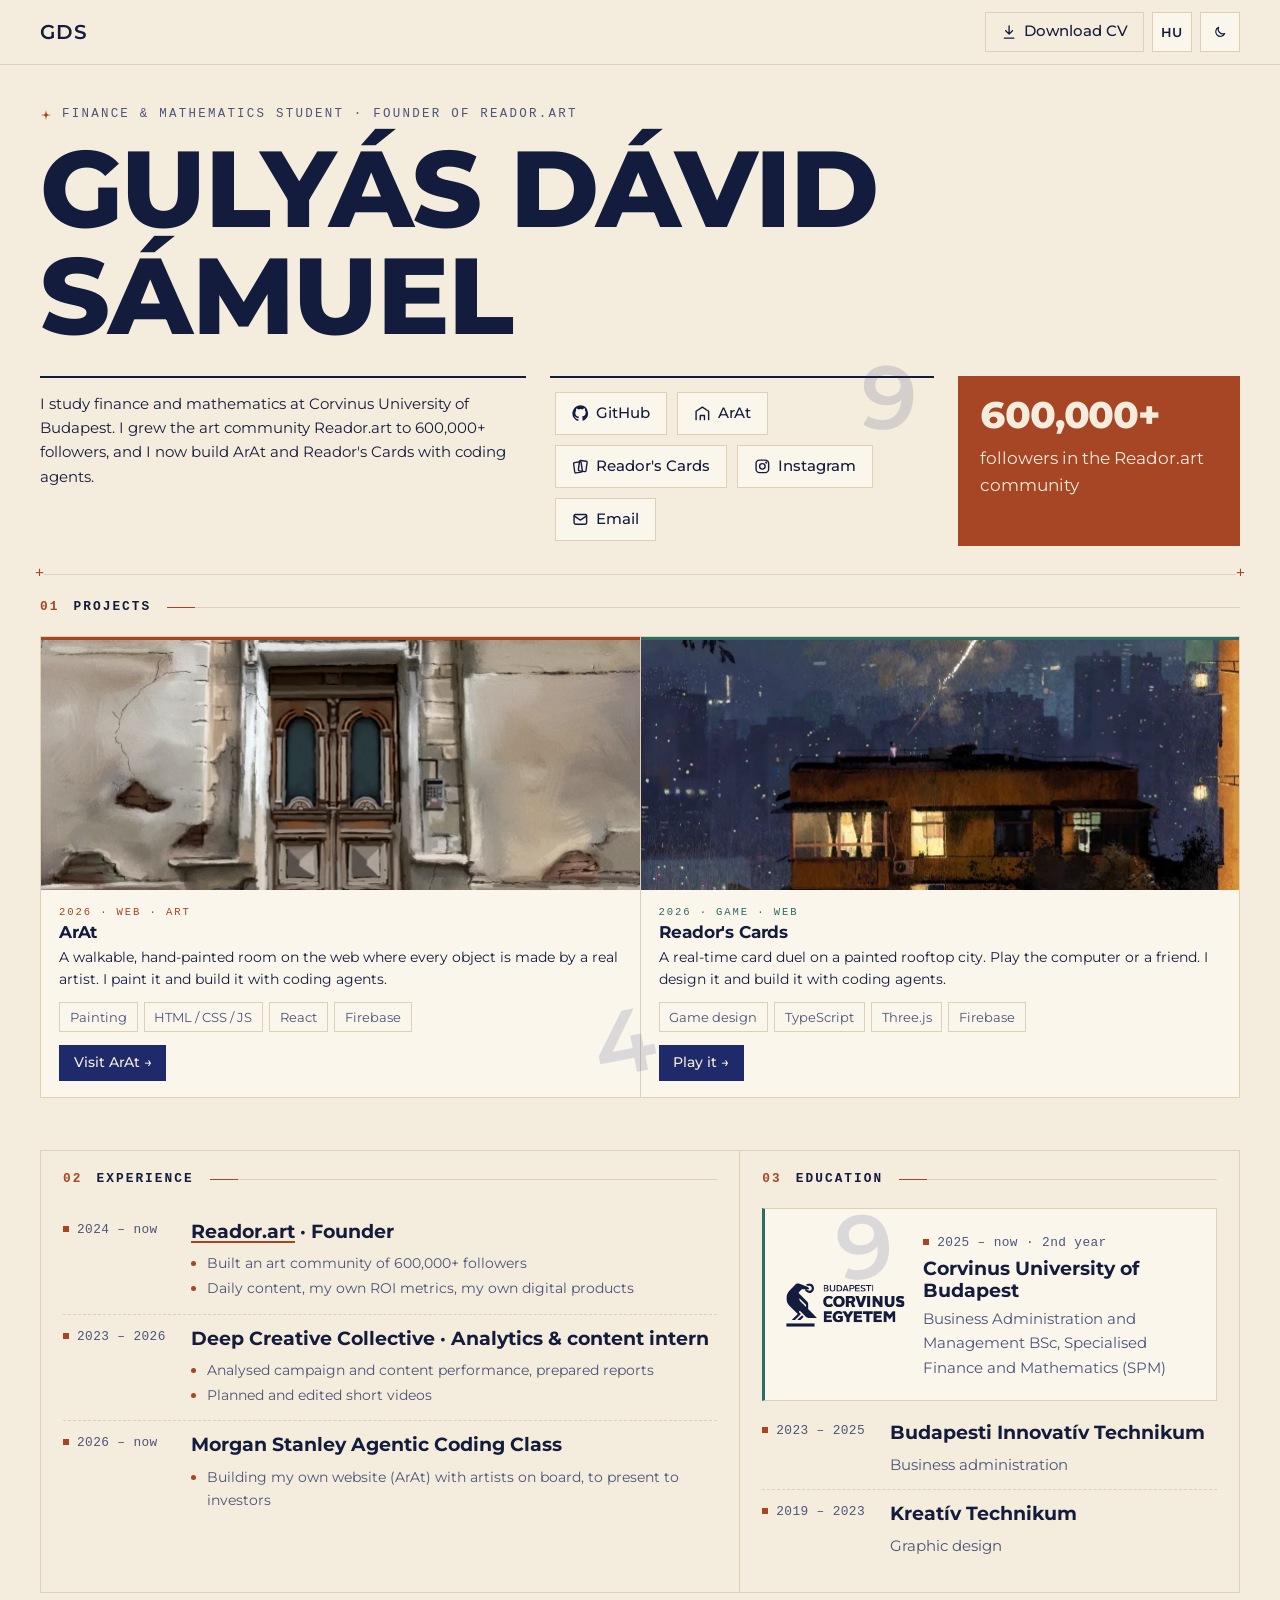
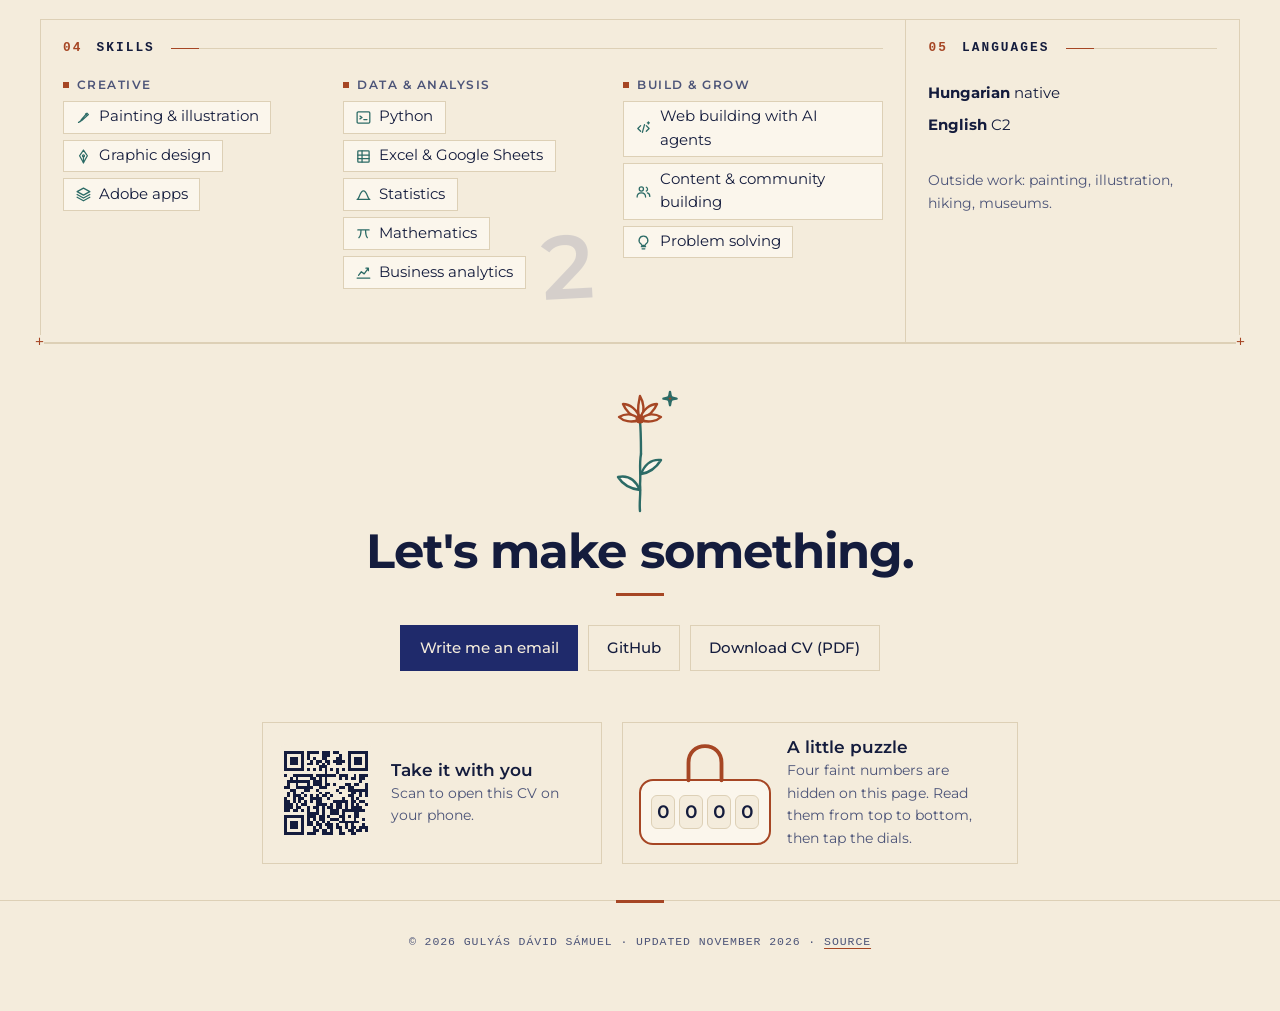
==== commit e7d9de43: "CV: colour accents, motion polish, Swiss grid + tile layout, art banners on project cards, in-page e" ====
--- a/public/index.html
+++ b/public/index.html
@@ -36,7 +36,7 @@
   <link rel="preconnect" href="https://fonts.googleapis.com">
   <link rel="preconnect" href="https://fonts.gstatic.com" crossorigin>
   <link href="https://fonts.googleapis.com/css2?family=Montserrat:wght@400;500;600;700&display=swap" rel="stylesheet">
-  <link rel="stylesheet" href="style.css?v=6bd17b1d">
+  <link rel="stylesheet" href="style.css?v=d7815b6a">
 
   <script type="application/ld+json">{"@context": "https://schema.org", "@type": "ProfilePage", "mainEntity": {"@type": "Person", "name": "Gulyás Dávid Sámuel", "givenName": "Dávid Sámuel", "familyName": "Gulyás", "url": "https://cv-gulyas-david.web.app/", "image": "https://cv-gulyas-david.web.app/assets/preview.png", "jobTitle": "Finance and mathematics student, founder of Reador.art", "description": "Finance and mathematics student at Corvinus University of Budapest, founder of the Reador.art art community (600,000+ followers), building ArAt and Reador's Cards.", "alumniOf": [{"@type": "CollegeOrUniversity", "name": "Corvinus University of Budapest"}], "knowsLanguage": ["hu", "en"], "knowsAbout": ["Painting", "Graphic design", "Finance", "Mathematics", "Statistics", "Python", "Web development", "Community building"], "sameAs": ["https://github.com/G-David-S", "https://www.instagram.com/reador.art/", "https://arat-de290.web.app", "https://readors-cards.web.app"]}}</script>
 
@@ -48,17 +48,17 @@
 </head>
 <body>
   <svg class="sprite" aria-hidden="true" focusable="false"><defs>
-    <symbol id="i-brush" viewBox="0 0 24 24"><path d="M5 19c2.5-.5 3.5-2 4-4l8-9 2 2-9 8c-1.500.8-3 1.400-5 3z"/><path d="M15 7l2 2"/></symbol>
-    <symbol id="i-pen" viewBox="0 0 24 24"><path d="M12 3l5.500 8L12 21 6.500 11z"/><circle cx="12" cy="11" r="1.400"/><path d="M12 12.400V21"/></symbol>
-    <symbol id="i-layers" viewBox="0 0 24 24"><path d="M12 3l9 5-9 5-9-5z"/><path d="M3 12l9 5 9-5M3 16l9 5 9-5"/></symbol>
-    <symbol id="i-agent" viewBox="0 0 24 24"><path d="M8 8l-4 4 4 4M16 8l4 4-4 4M13.500 6.500l-3 11"/><path d="M19 2.500v3M17.500 4h3"/></symbol>
-    <symbol id="i-python" viewBox="0 0 24 24"><rect x="3" y="4" width="18" height="16" rx="1.500"/><path d="M7 10l3 2-3 2M12.500 15h4.500"/></symbol>
-    <symbol id="i-sheet" viewBox="0 0 24 24"><rect x="4" y="4" width="16" height="16" rx="1"/><path d="M4 10h16M4 15h16M10 4v16"/></symbol>
-    <symbol id="i-stat" viewBox="0 0 24 24"><path d="M3 19h18M3 19c3 0 4-12 9-12s6 12 9 12"/></symbol>
-    <symbol id="i-math" viewBox="0 0 24 24"><path d="M4 7h16M8.500 7c0 5-1 9-3 11M15 7c0 4 0 8 2.500 11"/></symbol>
-    <symbol id="i-chart" viewBox="0 0 24 24"><path d="M3 20h18M5 16l4-5 4 3 6-8M15.500 6H19v3.500"/></symbol>
-    <symbol id="i-people" viewBox="0 0 24 24"><circle cx="9" cy="8.500" r="3"/><path d="M3 20c0-4 3-6 6-6s6 2 6 6M16 6a3 3 0 0 1 0 5.500M17.500 14c2.500.5 3.500 2.500 3.500 5"/></symbol>
-    <symbol id="i-idea" viewBox="0 0 24 24"><path d="M9 18h6M10 21h4M12 3a6 6 0 0 0-3.500 11c.7.7 1 1.500 1 2h5c0-.5.3-1.300 1-2A6 6 0 0 0 12 3z"/></symbol>
+    <symbol id="i-brush" viewBox="0 0 24 24"><path pathLength="1" d="M5 19c2.5-.5 3.5-2 4-4l8-9 2 2-9 8c-1.500.8-3 1.400-5 3z"/><path pathLength="1" d="M15 7l2 2"/></symbol>
+    <symbol id="i-pen" viewBox="0 0 24 24"><path pathLength="1" d="M12 3l5.500 8L12 21 6.500 11z"/><circle pathLength="1" cx="12" cy="11" r="1.400"/><path pathLength="1" d="M12 12.400V21"/></symbol>
+    <symbol id="i-layers" viewBox="0 0 24 24"><path pathLength="1" d="M12 3l9 5-9 5-9-5z"/><path pathLength="1" d="M3 12l9 5 9-5M3 16l9 5 9-5"/></symbol>
+    <symbol id="i-agent" viewBox="0 0 24 24"><path pathLength="1" d="M8 8l-4 4 4 4M16 8l4 4-4 4M13.500 6.500l-3 11"/><path pathLength="1" d="M19 2.500v3M17.500 4h3"/></symbol>
+    <symbol id="i-python" viewBox="0 0 24 24"><rect pathLength="1" x="3" y="4" width="18" height="16" rx="1.500"/><path pathLength="1" d="M7 10l3 2-3 2M12.500 15h4.500"/></symbol>
+    <symbol id="i-sheet" viewBox="0 0 24 24"><rect pathLength="1" x="4" y="4" width="16" height="16" rx="1"/><path pathLength="1" d="M4 10h16M4 15h16M10 4v16"/></symbol>
+    <symbol id="i-stat" viewBox="0 0 24 24"><path pathLength="1" d="M3 19h18M3 19c3 0 4-12 9-12s6 12 9 12"/></symbol>
+    <symbol id="i-math" viewBox="0 0 24 24"><path pathLength="1" d="M4 7h16M8.500 7c0 5-1 9-3 11M15 7c0 4 0 8 2.500 11"/></symbol>
+    <symbol id="i-chart" viewBox="0 0 24 24"><path pathLength="1" d="M3 20h18M5 16l4-5 4 3 6-8M15.500 6H19v3.500"/></symbol>
+    <symbol id="i-people" viewBox="0 0 24 24"><circle pathLength="1" cx="9" cy="8.500" r="3"/><path pathLength="1" d="M3 20c0-4 3-6 6-6s6 2 6 6M16 6a3 3 0 0 1 0 5.500M17.500 14c2.500.5 3.500 2.500 3.500 5"/></symbol>
+    <symbol id="i-idea" viewBox="0 0 24 24"><path pathLength="1" d="M9 18h6M10 21h4M12 3a6 6 0 0 0-3.500 11c.7.7 1 1.500 1 2h5c0-.5.3-1.300 1-2A6 6 0 0 0 12 3z"/></symbol>
   </defs></svg>
   <header class="topbar">
     <a class="monogram" href="#top" aria-label="Back to top">GDS</a>
@@ -113,7 +113,7 @@
       <!-- Number that counts up when it comes into view -->
       <aside class="hero-side" aria-label="In numbers">
         <div class="stat reveal">
-          <span class="stat-num"><span class="count" data-to="600000">600,000</span>+</span>
+          <span class="stat-num"><span class="count" data-to="600000">600,000</span><span class="plus">+</span></span>
           <span class="stat-label" data-i18n="stat_followers">followers in the Reador.art community</span>
         </div>
       </aside>
@@ -328,6 +328,6 @@
   </footer>
 
   <script src="i18n.js?v=940e2864"></script>
-  <script src="script.js?v=66ec6ba1"></script>
+  <script src="script.js?v=2a5da951"></script>
 </body>
 </html>
--- a/public/style.css
+++ b/public/style.css
@@ -7,6 +7,8 @@
   --accent: #1f2a6b;      /* midnight blue */
   --accent-text: #f4ecdc;
   --line: #ddd0b6;
+  --warm: #a64624;        /* terracotta: key numbers, marks, active states */
+  --cool: #2c6b66;        /* muted teal: icons, secondary marks */
   --shadow: 0 1px 2px rgba(20, 28, 61, .06), 0 8px 24px rgba(20, 28, 61, .08);
   /* Hand-drawn spark, used as a mask so it takes the theme color */
   --spark: url("data:image/svg+xml,%3Csvg xmlns='http://www.w3.org/2000/svg' viewBox='0 0 24 24'%3E%3Cpath d='M12 1.5c.6 4.6 1.2 7.3 2.2 8.3s3.7 1.6 8.3 2.2c-4.6.6-7.3 1.2-8.3 2.2s-1.6 3.7-2.2 8.3c-.6-4.6-1.2-7.3-2.2-8.3S6.1 12.6 1.5 12c4.6-.6 7.3-1.2 8.3-2.2S11.4 6.1 12 1.5z'/%3E%3C/svg%3E");
@@ -16,6 +18,7 @@
   :root:not([data-theme="light"]) {
     --bg: #14161f; --surface: #212430; --text: #f1e8d6; --muted: #b9b3c9;
     --accent: #e9dcc0; --accent-text: #141c3d; --line: #373a49;
+    --warm: #d89a7e; --cool: #8fbbb1;
     --shadow: 0 1px 2px rgba(0, 0, 0, .3), 0 8px 24px rgba(0, 0, 0, .25);
     color-scheme: dark;
   }
@@ -23,6 +26,7 @@
 :root[data-theme="dark"] {
   --bg: #14161f; --surface: #212430; --text: #f1e8d6; --muted: #b9b3c9;
   --accent: #e9dcc0; --accent-text: #141c3d; --line: #373a49;
+  --warm: #d89a7e; --cool: #8fbbb1;
   --shadow: 0 1px 2px rgba(0, 0, 0, .3), 0 8px 24px rgba(0, 0, 0, .25);
   color-scheme: dark;
 }
@@ -384,23 +388,17 @@
 }
 @keyframes code-bit { from { opacity: .8; transform: translateY(0); } to { opacity: 0; transform: translateY(6px); } }
 
-/* "Copy / Gmail" note under the email buttons */
-.mail-note {
-  position: fixed; left: 50%; bottom: 16px; z-index: 70; display: none; align-items: center;
-  max-width: calc(100% - 24px); padding: 8px 8px 8px 14px; transform: translateX(-50%);
-  background: var(--surface); color: var(--text); border: 1px solid var(--accent); font-size: .85rem;
-}
-.mail-note.show { display: flex; }
-.mail-addr { margin-right: 12px; overflow-wrap: anywhere; font-family: var(--mono); font-size: .8rem; }
-.mail-note button, .mail-note a {
-  margin-left: 6px; padding: .3em .8em; border: 1px solid var(--line); background: var(--bg); color: var(--text);
-  font: 500 .8rem Montserrat, system-ui, sans-serif; text-decoration: none; cursor: pointer; white-space: nowrap;
-}
-.mail-note .mail-x { padding: .3em .6em; }
+/* Email choices: opens in the page flow under the buttons (never covers anything) */
+.mail-panel { display: flex; flex-wrap: wrap; align-items: center; margin: 12px 0 0; padding: 8px 10px; border: 1px solid var(--warm); background: var(--surface); font-size: .85rem; animation: panel-in .22s cubic-bezier(.2, .7, .2, 1); }
+.contact .mail-panel { justify-content: center; max-width: 560px; margin-left: auto; margin-right: auto; }
+.mail-addr { margin: 4px 12px 4px 4px; overflow-wrap: anywhere; font: 500 .85rem var(--mono); }
+.mail-panel .mp { margin: 3px; padding: .4em .9em; border: 1px solid var(--line); background: var(--bg); color: var(--text); font: 500 .8rem Montserrat, system-ui, sans-serif; text-decoration: none; cursor: pointer; white-space: nowrap; }
+.mail-panel .mp:hover { border-color: var(--warm); }
+@keyframes panel-in { from { opacity: 0; transform: translateY(-4px); } }
 
 /* Print / PDF: light colors, no buttons, compact, QR code included */
 @media print {
-  :root, :root[data-theme] { --bg: #fff; --surface: #fff; --text: #141c3d; --muted: #4c5478; --accent: #1f2a6b; --line: #ddd0b6; --shadow: none; color-scheme: light; }
+  :root, :root[data-theme] { --bg: #fff; --surface: #fff; --text: #141c3d; --muted: #4c5478; --accent: #1f2a6b; --line: #ddd0b6; --warm: #a64624; --cool: #2c6b66; --shadow: none; color-scheme: light; }
   @page { size: A4; margin: 14mm; }
   * { -webkit-print-color-adjust: exact; print-color-adjust: exact; }
   body { font-size: 10pt; line-height: 1.4; }
@@ -413,7 +411,7 @@
   .stat { padding: 6px 12px; }
   .stat-num { font-size: 15pt; }
   .stat-label { font-size: 9pt; }
-  .flower, .paint-frame, .hidden-digit, .lock-card, .code-bit, .mail-note { display: none !important; }
+  .flower, .paint-frame, .hidden-digit, .lock-card, .code-bit, .mail-panel { display: none !important; }
   .section::before, .section::after { display: none; }
   .proj-layout, .proj-list { display: block; }
   .project-image { display: none; }
@@ -470,3 +468,199 @@
   .section h2:not(#contact-title) { margin-bottom: 14px; }
   .contact { padding: 40px 0 36px; }
 }
+
+/* ---------- Colour and graphic detail layer ----------
+   Two accents next to midnight blue + beige, each with one job:
+   terracotta (--warm) = marks, key numbers, active states; teal (--cool) = icons and small secondary marks. */
+a:focus-visible, button:focus-visible { outline-color: var(--warm); }
+.spark, .frame-spark { background-color: var(--warm); }
+.frame-spark { background: #f4ecdc; }
+.eyebrow .spark { background: var(--warm); }
+.section h2:not(#contact-title)::before { color: var(--warm); }
+.section h2:not(#contact-title)::after { background: linear-gradient(90deg, var(--warm) 0, var(--warm) 28px, var(--line) 28px); }
+.section::before, .section::after { color: var(--warm); }
+.hero h1 { position: relative; }
+
+/* the number: terracotta rule and plus */
+.stat { border-left-color: var(--warm); }
+.stat-num .plus { color: var(--warm); }
+
+/* chips and buttons: terracotta on hover/press */
+.chip:hover { background: var(--warm); border-color: var(--warm); color: var(--bg); }
+.btn:not(.btn-ghost):hover { background: var(--warm); border-color: var(--warm); color: #fff; }
+.btn-ghost:hover { border-color: var(--warm); }
+:root[data-theme="dark"] .btn:not(.btn-ghost):hover, :root[data-theme="dark"] .chip:hover { color: #14161f; }
+@media (prefers-color-scheme: dark) { :root:not([data-theme="light"]) .btn:not(.btn-ghost):hover, :root:not([data-theme="light"]) .chip:hover { color: #14161f; } }
+.bullets li::marker { color: var(--warm); }
+.timeline a { text-decoration-color: var(--warm); text-decoration-thickness: 2px; text-underline-offset: 3px; }
+
+/* dates get a small square mark */
+.when::before { content: ""; display: inline-block; width: 6px; height: 6px; margin-right: 8px; background: var(--warm); vertical-align: 1px; }
+
+/* project cards: each has a coloured top rule and a matching label */
+.project { border-top: 3px solid var(--warm); }
+.proj-list .project + .project { border-top-color: var(--cool); }
+.project .eyebrow { color: var(--warm); }
+.proj-list .project + .project .eyebrow { color: var(--cool); }
+.project .tags li { border-color: var(--line); }
+.project-body h3 { letter-spacing: -.01em; }
+
+/* skills: teal icons, small terracotta square before each group name */
+.ico { color: var(--cool); }
+.skill-groups h3::before { content: ""; display: inline-block; width: 6px; height: 6px; margin-right: 8px; background: var(--warm); vertical-align: 1px; }
+.tags-lg li { border-color: var(--line); }
+.school { border-left: 3px solid var(--cool); }
+
+/* contact: short terracotta rule under the heading; coloured flower */
+.contact h2::after { content: ""; display: block; width: 48px; height: 3px; margin: 14px auto 0; background: var(--warm); }
+.flower path.leaf, .flower path:not(.petal):not(.soft):not(.leaf) { stroke: var(--cool); }
+.flower .leaf { fill: var(--surface); }
+.flower .petal { stroke: var(--warm); }
+.flower .heart { fill: var(--warm); stroke: none; }
+.flower .soft { stroke: var(--text); }
+
+/* lock: terracotta while locked, teal once open; cookie crumbs terracotta */
+.shackle path { stroke: var(--warm); }
+.lock-body { border-color: var(--warm); }
+.lock[data-state="open"] .shackle path, .lock[data-state="open"] .lock-body, .lock[data-state="open"] .dial { border-color: var(--cool); }
+.lock[data-state="open"] .shackle path { stroke: var(--cool); }
+.lock[data-state="open"] .dial { color: var(--cool); }
+.dial:hover { border-color: var(--warm); }
+.cookie path { stroke: var(--warm); }
+.cookie .chip { fill: var(--warm); }
+.qr-card, .lock-card { border-style: solid; }
+
+/* footer */
+.footer { font: 500 .72rem/1.6 var(--mono); letter-spacing: .08em; text-transform: uppercase; position: relative; }
+.footer a { text-decoration-color: var(--warm); text-underline-offset: 3px; }
+.footer::before { content: ""; position: absolute; top: -1px; left: 50%; width: 48px; height: 3px; margin-left: -24px; background: var(--warm); }
+@media print { .footer::before, .stat::after { display: none; } }
+@media (min-width: 1000px) {
+  .hero { align-items: end; }
+  .hero-side .stat { padding: 4px 0 4px 22px; }
+  .hero-side .stat-num { font-size: 3.6rem; font-size: clamp(2.8rem, 5vw, 4.6rem); line-height: 1; letter-spacing: -.03em; margin-bottom: 12px; }
+  .hero-side .stat::after { max-width: 100%; }
+}
+@media (max-width: 720px) {
+  .hero-side .stat { display: block; padding: 2px 0 2px 16px; }
+  .hero-side .stat-num { display: block; font-size: 2.9rem; font-weight: 800; letter-spacing: -.03em; line-height: 1; margin: 0 0 8px; }
+  .hero-side .stat-label { font-size: .88rem; }
+  .profiles .chip { padding: .45em .85em; font-size: .88rem; }
+  .profiles { margin-top: 16px; }
+}
+@media (max-width: 720px) {
+  .profiles { margin-left: -3px; margin-right: -3px; }
+  .profiles .chip { margin: 3px; padding: .4em .7em; font-size: .84rem; }
+  .profiles .chip svg { margin-right: .4em; }
+}
+
+/* ---------- Motion polish ----------
+   Smooth easing for movement; steps() for anything hand-drawn. Only transform, opacity and
+   stroke-dashoffset move. Reduced motion: everything is simply finished (see the end of this block). */
+
+/* the hero and the blocks arrive one after another (delay set in script.js) */
+.js .reveal { transition: opacity .55s cubic-bezier(.2, .7, .2, 1), transform .55s cubic-bezier(.2, .7, .2, 1); }
+
+/* section headings: the hairline is drawn in, frame by frame */
+.section h2:not(#contact-title)::after { transform: scaleX(0); transform-origin: left center; }
+.section h2:not(#contact-title).is-visible::after,
+.is-visible > h2:not(#contact-title)::after { transform: none; transition: transform .6s steps(10) .15s; }
+
+/* the progress hairline under the top bar (script.js sets --p, 0 to 1) */
+.topbar::after {
+  content: ""; position: absolute; left: 0; right: 0; bottom: -1px; height: 2px; background: var(--warm);
+  transform: scaleX(var(--p, 0)); transform-origin: left center; pointer-events: none;
+}
+
+/* skill icons draw their strokes once, in a few frames (shapes carry pathLength="1") */
+.js .ico { stroke-dasharray: 1 1; stroke-dashoffset: 1; }
+.js .is-visible .ico { animation: ico-draw .5s steps(6) forwards; }
+.js .is-visible li:nth-child(2) .ico { animation-delay: .08s; }
+.js .is-visible li:nth-child(3) .ico { animation-delay: .16s; }
+.js .is-visible li:nth-child(4) .ico { animation-delay: .24s; }
+@keyframes ico-draw { to { stroke-dashoffset: 0; } }
+
+/* press feedback */
+.btn:active, .chip:active { transform: translateY(0) scale(.97); transition-duration: .06s; }
+.theme-toggle, .lang-toggle { transition: transform .15s, border-color .2s, background-color .2s; }
+.theme-toggle:hover, .lang-toggle:hover { border-color: var(--warm); }
+.theme-toggle:active, .lang-toggle:active { transform: scale(.92); }
+.theme-toggle svg { transition: transform .3s; }
+.theme-toggle:hover svg { transform: rotate(18deg); }
+.dial { transition: border-color .2s, transform .1s; }
+.dial:active { transform: translateY(2px); }
+.dial.tick { animation: dial-tick .18s steps(3); }
+@keyframes dial-tick { 0% { transform: translateY(-5px); } 100% { transform: none; } }
+
+/* theme switch: colours cross-fade for a moment (class set by script.js), no flash */
+.theme-fade, .theme-fade *, .theme-fade *::before, .theme-fade *::after {
+  transition: background-color .35s, color .35s, border-color .35s, fill .35s, stroke .35s, opacity .35s !important;
+}
+
+@media (prefers-reduced-motion: reduce) {
+  .js .reveal { transition: none; }
+  .js .ico { stroke-dashoffset: 0; animation: none !important; }
+  .section h2:not(#contact-title)::after { transform: none; transition: none; }
+  .topbar::after { display: none; }
+  .btn:hover, .chip:hover, .btn:active, .chip:active, .dial:active, .theme-toggle:hover svg { transform: none; }
+  .dial.tick, .mail-panel { animation: none; }
+  .theme-fade, .theme-fade *, .theme-fade *::before, .theme-fade *::after { transition: none !important; }
+}
+@media print {
+  .section h2::after { transform: none !important; }
+  .topbar::after { display: none; }
+  .js .ico { stroke-dashoffset: 0; animation: none; }
+}
+
+/* ---------- Layout v2: Swiss poster grid (hero) + hairline tile grid (body) ----------
+   Owner picked layouts B and D: layout only, colours/fonts/line art unchanged. */
+@media screen {
+  /* the follower number is the one colour block */
+  .stat { background: var(--warm); border: 0; color: var(--bg); padding: 16px 20px; }
+  .stat-label { color: var(--bg); }
+  .stat-num .plus { color: currentColor; }
+}
+@media screen and (min-width: 1000px) {
+  .hero { grid-template-columns: repeat(12, minmax(0, 1fr)); grid-gap: 0 24px; align-items: start; }
+  .hero-text { display: contents; }
+  .hero .eyebrow, .hero h1 { grid-column: 1 / -1; }
+  .hero h1 { margin-bottom: 26px; font-size: clamp(3rem, 8.4vw, 7.4rem); line-height: 1; }
+  .hero-text > p:not(.eyebrow) { grid-column: 1 / 6; margin: 0; padding-top: 14px; border-top: 2px solid var(--text); }
+  .hero .profiles { grid-column: 6 / 10; margin: 0; padding-top: 9px; border-top: 2px solid var(--text); align-content: flex-start; }
+  .hero-side { grid-column: 10 / 13; margin: 0; align-self: stretch; }
+  .hero-side .stat { height: 100%; padding: 20px 22px; border-top: 0; }
+  .hero-side .stat-num { font-size: clamp(1.9rem, 2.9vw, 2.7rem); white-space: nowrap; }
+
+  .cv-cols { grid-template-columns: 7fr 5fr; grid-gap: 1px; margin-top: 26px; background: var(--line); border: 1px solid var(--line); }
+  .cv-cols > .section { padding: 22px; border: 0; background: var(--bg); }
+  .cv-cols > .section::before, .cv-cols > .section::after { display: none; }
+
+  .two-col { grid-gap: 1px; margin-top: 26px; padding: 0; background: var(--line); border: 1px solid var(--line); }
+  .two-col::before, .two-col::after { display: none; }
+  .two-col > div { padding: 22px; background: var(--bg); }
+}
+@media screen and (min-width: 1000px) {
+  .proj-list { grid-gap: 1px; background: var(--line); border: 1px solid var(--line); }
+  .proj-list .project { border-left: 0; border-right: 0; border-bottom: 0; }
+}
+
+/* ---------- Projects v2: the art as a wide banner on top, text below ---------- */
+@media screen {
+  .project, .proj-list .project { grid-template-columns: 1fr; }
+  .project-image { height: 220px; aspect-ratio: auto; }
+  .project-image img { object-position: center 56%; filter: saturate(1.12) contrast(1.04); transition: transform .6s, filter .3s; }
+  .project:nth-child(2) .project-image img { object-position: center 62%; }
+  .project:hover .project-image img { transform: scale(1.05); filter: saturate(1.25) contrast(1.06); }
+  .project-image .plaque, .project-image .frame-spark { display: block; }
+  .project-image .corner { width: 14px; height: 14px; margin: -7px; }
+  .project-body { padding: 14px 18px 16px; }
+  .project-body p { margin-bottom: .6em; }
+  .project .tags { margin-bottom: 10px; }
+  .project .eyebrow { margin-bottom: .3em; }
+}
+@media screen and (min-width: 1000px) {
+  .project-image { height: 250px; }
+}
+@media screen and (max-width: 720px) {
+  .project-image { height: auto; aspect-ratio: 16 / 9; }
+}
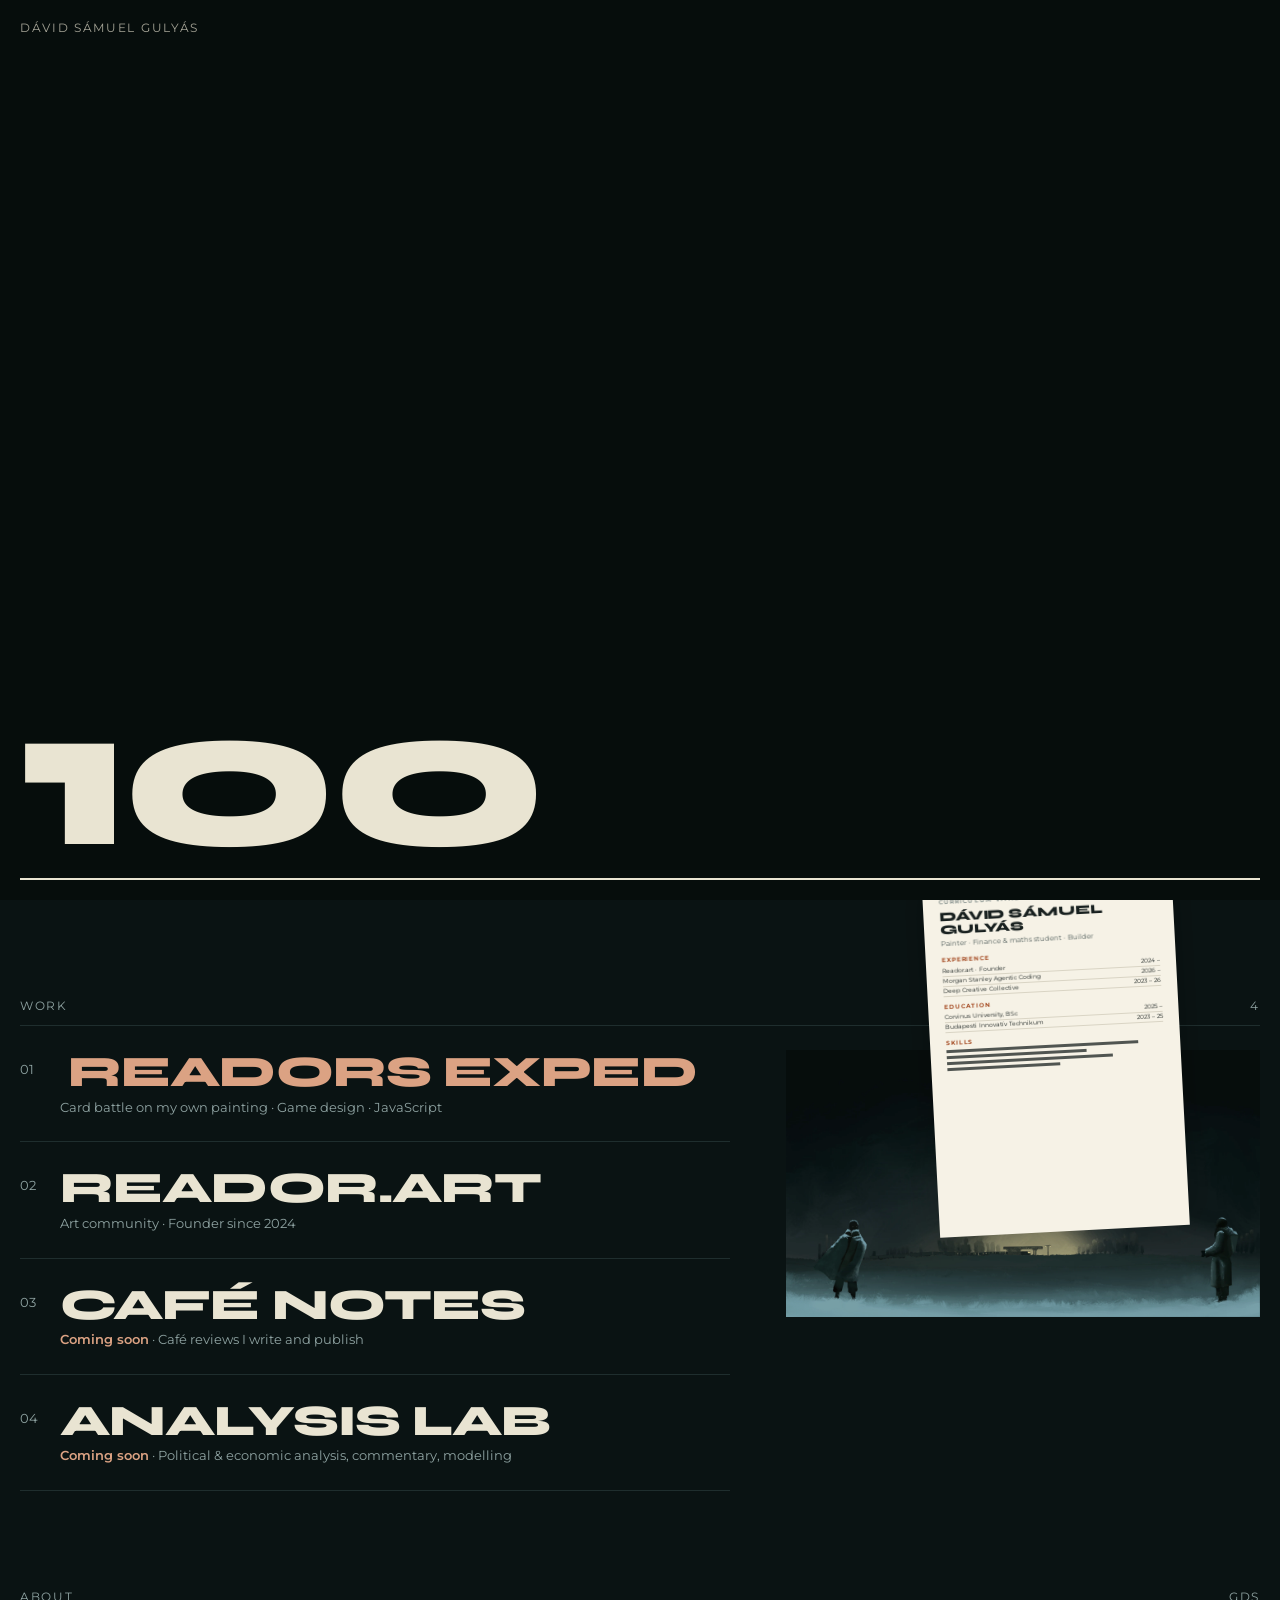
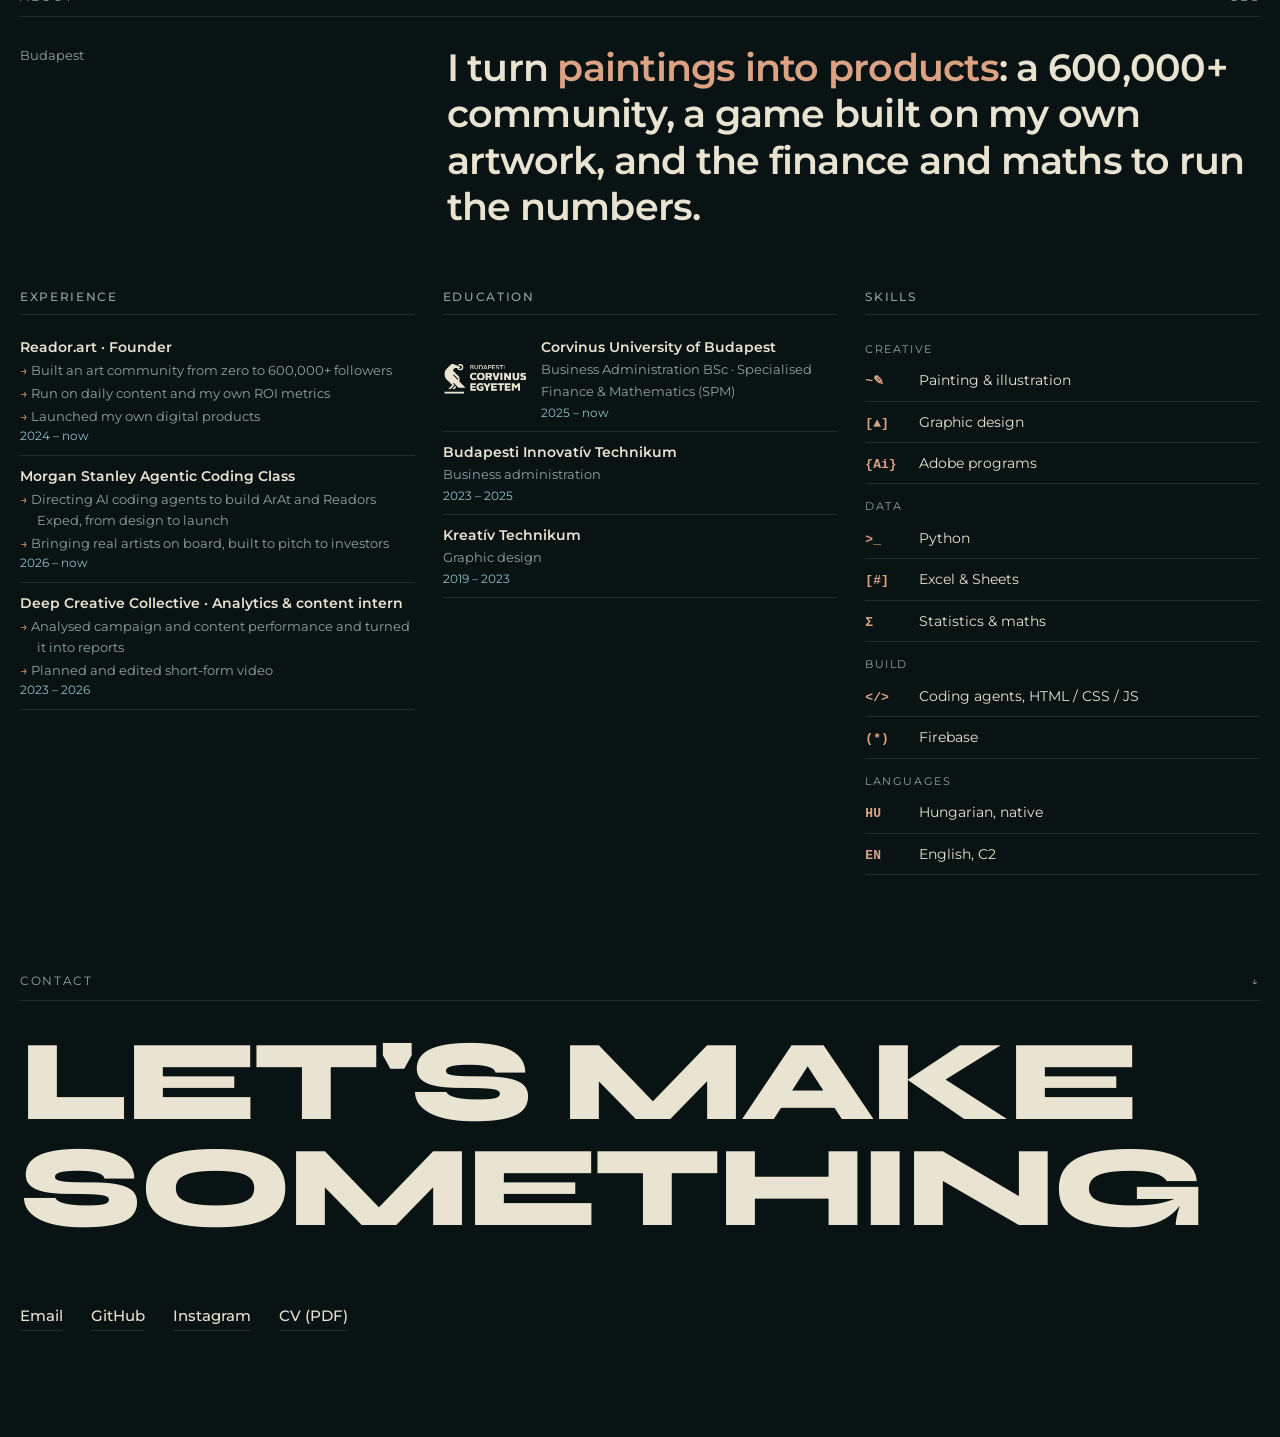
==== commit 191d8820: "New site: osply-style rebuild with layered painting hero, work list, CV paper; impact-style bullets;" ====
--- a/public/index.html
+++ b/public/index.html
@@ -1,333 +1,455 @@
 <!doctype html>
 <html lang="en">
 <head>
-  <meta charset="utf-8">
-  <meta name="viewport" content="width=device-width, initial-scale=1">
-  <title>Gulyás Dávid Sámuel · Finance &amp; Maths Student, Founder of Reador.art</title>
-  <meta name="description" content="CV of Gulyás Dávid Sámuel: finance and mathematics student at Corvinus University, founder of the 600,000+ follower art community Reador.art, builder of ArAt and Reador's Cards.">
-  <meta name="author" content="Gulyás Dávid Sámuel">
-  <meta name="robots" content="index, follow, max-image-preview:large">
-  <link rel="canonical" href="https://cv-gulyas-david.web.app/">
-  <link rel="alternate" type="application/pdf" href="https://cv-gulyas-david.web.app/cv-gulyas-david-samuel.pdf" title="CV (PDF)">
-
-  <!-- Link preview (Messenger, LinkedIn, Discord…) -->
-  <meta property="og:type" content="profile">
-  <meta property="og:title" content="Gulyás Dávid Sámuel · CV">
-  <meta property="og:description" content="Finance and maths student, founder of Reador.art (600,000+ followers), building ArAt and Reador's Cards.">
-  <meta property="og:site_name" content="Gulyás Dávid Sámuel">
-  <meta property="og:locale" content="en_US">
-  <meta property="og:locale:alternate" content="hu_HU">
-  <meta property="og:image:alt" content="Gulyás Dávid Sámuel, CV">
-  <meta property="profile:first_name" content="Dávid Sámuel">
-  <meta property="profile:last_name" content="Gulyás">
-  <meta property="og:url" content="https://cv-gulyas-david.web.app/">
-  <meta property="og:image" content="https://cv-gulyas-david.web.app/assets/preview.png">
-  <meta property="og:image:width" content="1200">
-  <meta property="og:image:height" content="630">
-  <meta name="twitter:card" content="summary_large_image">
-  <meta name="twitter:title" content="Gulyás Dávid Sámuel · CV">
-  <meta name="twitter:description" content="Finance and maths student, founder of Reador.art (600,000+ followers), building ArAt and Reador's Cards.">
-  <meta name="twitter:image" content="https://cv-gulyas-david.web.app/assets/preview.png">
-
-  <meta name="theme-color" content="#f4ecdc" media="(prefers-color-scheme: light)">
-  <meta name="theme-color" content="#14161f" media="(prefers-color-scheme: dark)">
-  <link rel="icon" href="assets/favicon.svg" type="image/svg+xml">
-
-  <link rel="preconnect" href="https://fonts.googleapis.com">
-  <link rel="preconnect" href="https://fonts.gstatic.com" crossorigin>
-  <link href="https://fonts.googleapis.com/css2?family=Montserrat:wght@400;500;600;700&display=swap" rel="stylesheet">
-  <link rel="stylesheet" href="style.css?v=d7815b6a">
-
-  <script type="application/ld+json">{"@context": "https://schema.org", "@type": "ProfilePage", "mainEntity": {"@type": "Person", "name": "Gulyás Dávid Sámuel", "givenName": "Dávid Sámuel", "familyName": "Gulyás", "url": "https://cv-gulyas-david.web.app/", "image": "https://cv-gulyas-david.web.app/assets/preview.png", "jobTitle": "Finance and mathematics student, founder of Reador.art", "description": "Finance and mathematics student at Corvinus University of Budapest, founder of the Reador.art art community (600,000+ followers), building ArAt and Reador's Cards.", "alumniOf": [{"@type": "CollegeOrUniversity", "name": "Corvinus University of Budapest"}], "knowsLanguage": ["hu", "en"], "knowsAbout": ["Painting", "Graphic design", "Finance", "Mathematics", "Statistics", "Python", "Web development", "Community building"], "sameAs": ["https://github.com/G-David-S", "https://www.instagram.com/reador.art/", "https://arat-de290.web.app", "https://readors-cards.web.app"]}}</script>
-
-  <!-- Set the theme before the page paints, so there is no flash -->
-  <script>
-    try { var t = localStorage.getItem("theme"); if (t) document.documentElement.dataset.theme = t; } catch (e) {}
-    document.documentElement.className += " js";
-  </script>
+<meta charset="utf-8">
+<meta name="viewport" content="width=device-width, initial-scale=1">
+<title>Dávid Sámuel Gulyás · Artist &amp; Builder</title>
+<meta name="description" content="Dávid Sámuel Gulyás: painter, finance and maths student, founder of Reador.art (600,000+ followers), builder of Readors Exped.">
+<meta name="author" content="Gulyás Dávid Sámuel">
+<meta name="robots" content="index, follow, max-image-preview:large">
+<link rel="canonical" href="https://cv-gulyas-david.web.app/">
+<link rel="alternate" type="application/pdf" href="https://cv-gulyas-david.web.app/cv-gulyas-david-samuel.pdf" title="CV (PDF)">
+<meta property="og:type" content="profile">
+<meta property="og:title" content="Dávid Sámuel Gulyás · Artist &amp; Builder">
+<meta property="og:description" content="Painter, finance and maths student, founder of Reador.art (600,000+ followers), building Readors Exped.">
+<meta property="og:site_name" content="Dávid Sámuel Gulyás">
+<meta property="og:url" content="https://cv-gulyas-david.web.app/">
+<meta property="og:image" content="https://cv-gulyas-david.web.app/assets/preview.png">
+<meta property="og:image:width" content="1200">
+<meta property="og:image:height" content="630">
+<meta name="twitter:card" content="summary_large_image">
+<meta name="twitter:image" content="https://cv-gulyas-david.web.app/assets/preview.png">
+<meta name="theme-color" content="#0a1313">
+<script type="application/ld+json">{"@context":"https://schema.org","@type":"ProfilePage","mainEntity":{"@type":"Person","name":"Gulyás Dávid Sámuel","givenName":"Dávid Sámuel","familyName":"Gulyás","url":"https://cv-gulyas-david.web.app/","image":"https://cv-gulyas-david.web.app/assets/preview.png","jobTitle":"Painter, finance and mathematics student, founder of Reador.art","description":"Finance and mathematics student at Corvinus University of Budapest, founder of the Reador.art art community (600,000+ followers), building Readors Exped.","alumniOf":[{"@type":"CollegeOrUniversity","name":"Corvinus University of Budapest"}],"knowsLanguage":["hu","en"],"knowsAbout":["Painting","Graphic design","Finance","Mathematics","Statistics","Python","Web development","Community building"],"sameAs":["https://github.com/G-David-S","https://www.instagram.com/reador.art/"]}}</script>
+<link rel="icon" href="art/favicon.svg" type="image/svg+xml">
+<link rel="preconnect" href="https://fonts.googleapis.com">
+<link rel="preconnect" href="https://fonts.gstatic.com" crossorigin>
+<link href="https://fonts.googleapis.com/css2?family=Montserrat:wght@400;500;600&family=Syne:wght@600;700;800&display=swap" rel="stylesheet">
+<script>
+document.documentElement.classList.add("js");if(/still/.test(location.search))document.documentElement.classList.add("still");
+try{var t=localStorage.getItem("theme");if(t)document.documentElement.dataset.theme=t;}catch(e){}
+</script>
+<style>
+/* Colours are taken from the painting itself: night green-black, olive glow, frosty teal grass */
+:root{
+  --bg:#0a1313; --text:#e9e4d2; --muted:#8fa3a2; --line:#1f2e2e;
+  --warm:#dba283; --cool:#8fc0c5; --ink:#0a1313;
+  --disp:Syne,Montserrat,system-ui,sans-serif;
+}
+:root[data-theme="light"]{
+  --bg:#dfe7e5; --text:#0c1818; --muted:#4b6162; --line:#c2d0ce;
+  --warm:#a8522b; --cool:#2d6b73; --ink:#dfe7e5;
+}
+*{box-sizing:border-box}
+html{scroll-behavior:smooth}
+body{margin:0;padding-bottom:46px;background:var(--bg);color:var(--text);font:400 15px/1.6 Montserrat,system-ui,sans-serif}
+.notrans *,.notrans{transition:none!important}
+a{color:inherit}
+p{margin:0}
+
+/* intro: percent counter, then the painting builds itself layer by layer */
+#intro{position:fixed;inset:0;z-index:100;background:#060d0c;color:#e9e4d2;display:none;flex-direction:column;justify-content:flex-end;padding:20px;
+  transition:transform 1s cubic-bezier(.77,0,.18,1)}
+.js #intro{display:flex}
+.go #intro{transform:translateY(-101%)}
+#intro .pct{font:800 clamp(64px,16vw,220px)/.8 var(--disp);letter-spacing:-.04em}
+#intro .track{height:2px;background:rgba(233,228,210,.18);margin-top:18px}
+#intro .fill{height:100%;width:0;background:#e9e4d2}
+#intro small{position:absolute;left:20px;top:18px;font-size:12px;letter-spacing:.14em;text-transform:uppercase;opacity:.7}
+
+/* hero: no header. The name, then one clean strip (like OSPLY), then the painting */
+.hero{position:relative;height:100vh;height:100svh;min-height:520px;overflow:hidden;background:#060d0c}
+.paint{position:absolute;inset:0;overflow:hidden}
+.paint img{position:absolute;left:50%;top:50%;width:120%;height:120%;object-fit:cover;max-width:none;will-change:transform;transform:translate(-50%,-50%)}
+.js .paint img{opacity:0;translate:0 7%}
+.go .paint img{opacity:1;translate:0 0;transition:opacity 1.1s ease,translate 1.5s cubic-bezier(.2,.7,.2,1);transition-delay:calc(var(--i)*.1s + .35s)}
+/* light that follows the mouse: one soft moving gradient (cheap, no flicker) and one fixed vignette */
+.beam{position:absolute;left:0;top:0;width:90vmax;height:90vmax;margin:-45vmax 0 0 -45vmax;pointer-events:none;will-change:transform;
+  background:radial-gradient(circle,rgba(255,228,176,.20) 0,rgba(255,228,176,.07) 32%,transparent 62%)}
+.vig{position:absolute;inset:0;pointer-events:none;background:radial-gradient(ellipse 80% 70% at 50% 55%,transparent 40%,rgba(2,6,6,.45) 100%)}
+#snow{position:absolute;inset:0;width:100%;height:100%;pointer-events:none}
+/* fog: the painting melts into the page colour in many soft steps */
+.fog{position:absolute;left:0;right:0;bottom:0;height:58%;pointer-events:none;
+  background:linear-gradient(to bottom,transparent 0%,
+   color-mix(in srgb,var(--bg) 6%,transparent) 12%,color-mix(in srgb,var(--bg) 16%,transparent) 28%,color-mix(in srgb,var(--bg) 34%,transparent) 44%,
+   color-mix(in srgb,var(--bg) 58%,transparent) 60%,color-mix(in srgb,var(--bg) 80%,transparent) 76%,color-mix(in srgb,var(--bg) 94%,transparent) 90%,var(--bg) 100%)}
+.name{position:relative;z-index:2;margin:0;padding:18px 12px 0;font-family:var(--disp);font-weight:800;line-height:.86;letter-spacing:-.03em;
+  text-transform:uppercase;white-space:nowrap;text-align:center;color:#ece7d6}
+.name .ch{display:inline-block}
+.js .name .ch{opacity:0;transform:translateY(40%)}
+.go .name .ch{opacity:1;transform:none;transition:opacity .8s,transform 1s cubic-bezier(.2,.8,.2,1);transition-delay:calc(1.1s + var(--c)*.07s)}
+.strip{position:relative;z-index:3;display:grid;grid-template-columns:1fr auto 1fr;gap:12px;margin:12px 20px 0;padding:3px 10px;
+  background:#ece7d6;color:#0a1313;font-size:13px;font-weight:500}
+.strip a{text-decoration:none}
+.strip a:hover{text-decoration:underline}
+.strip nav{white-space:pre}
+.strip .sub{font-weight:600}
+.strip .c{text-align:right}
+.js .strip{opacity:0}.go .strip{opacity:1;transition:opacity 1s 1.6s}
+
+/* bottom dock, like OSPLY's footer: email, back to top, language, theme */
+.dock{position:fixed;left:0;right:0;bottom:0;z-index:30;display:flex;justify-content:space-between;align-items:center;gap:14px;
+  padding:12px 20px;background:var(--bg);color:var(--muted);font-size:12px;font-weight:500}
+.dock a,.dock button{color:inherit;text-decoration:none;font:inherit;background:none;border:0;padding:0;cursor:pointer}
+.dock a:hover,.dock button:hover{color:var(--warm)}
+.dock .r{display:flex;gap:16px;align-items:center}
+.dock .short{display:none}
+.dock .top{opacity:0;pointer-events:none;transition:opacity .3s}
+.dock .top.on{opacity:1;pointer-events:auto}
+
+/* the CV paper: peeks up from the bottom while you scroll, rises at the end, opens the PDF */
+.paper{position:fixed;right:max(20px,7vw);bottom:40px;z-index:25;width:min(250px,46vw);aspect-ratio:210/297;padding:16px 16px 0;
+  background:#f6f2e6;color:#18201f;text-decoration:none;border-radius:2px 2px 0 0;
+  box-shadow:0 -8px 40px rgba(0,0,0,.28);transform-origin:50% 100%;
+  transform:translateY(105%) rotate(-3deg);transition:transform .8s cubic-bezier(.2,.8,.2,1)}
+.paper.show{transform:translateY(calc(100% - 64px)) rotate(-3deg)}
+.paper.show:hover{transform:translateY(calc(100% - 140px)) rotate(-2deg)}
+.paper.up{transform:translateY(calc(100% - min(26vh,230px))) rotate(-2deg)}
+.paper *{pointer-events:none}
+.paper .k{font:600 6px/1 Montserrat;letter-spacing:.18em;text-transform:uppercase;color:#7a8684}
+.paper h4{margin:6px 0 2px;font:800 13px/1 var(--disp);letter-spacing:-.01em;text-transform:uppercase}
+.paper .s{font-size:6.5px;color:#4f5c5a;margin-bottom:9px}
+.paper .h{font:700 5.5px/1 Montserrat;letter-spacing:.16em;text-transform:uppercase;color:#a8522b;margin:8px 0 3px}
+.paper .l{display:flex;justify-content:space-between;gap:6px;font-size:6px;line-height:1.5;border-bottom:.5px solid #d9d4c4}
+.paper .bars i{display:block;height:3px;margin:3px 0;background:#18201f;opacity:.75}
+.paper .dl{position:absolute;right:12px;top:10px;font:700 6px/1 Montserrat;letter-spacing:.12em;color:#a8522b}
+
+/* sections */
+section{padding-top:96px}
+.label{display:flex;justify-content:space-between;font-size:12px;letter-spacing:.14em;text-transform:uppercase;color:var(--muted);
+  border-bottom:1px solid var(--line);padding-bottom:10px;margin:0 20px}
+
+/* WORK: list left, one calm preview panel right */
+.workwrap{display:grid;grid-template-columns:minmax(0,1.5fr) minmax(0,1fr);gap:0 56px;margin:0 20px;align-items:start}
+.work{margin:0;padding:0;list-style:none}
+.row{display:grid;grid-template-columns:40px 1fr;gap:2px 0;padding:24px 0;border-bottom:1px solid var(--line);text-decoration:none;color:inherit;transition:color .25s,opacity .3s}
+.row .n{grid-row:1;color:var(--muted);font-size:13px;padding-top:.7em}
+.row .t{font-family:var(--disp);font-weight:800;font-size:clamp(26px,3.4vw,48px);line-height:1.02;letter-spacing:-.02em;text-transform:uppercase;transition:transform .3s,color .3s}
+.row .meta{grid-column:2;color:var(--muted);font-size:13px}
+.row .soon-tag{color:var(--warm);font-weight:600}
+.row.on .t{color:var(--warm);transform:translateX(8px)}
+.row:focus-visible{outline:none}
+.work:hover .row:not(.on){opacity:.45}
+.row .vis{display:none!important}
+.preview{position:sticky;top:40px;aspect-ratio:16/9;overflow:hidden;margin-top:24px}
+.preview .vis{display:block;position:absolute;inset:0;opacity:0;transition:opacity .4s}
+.preview .vis.on{opacity:1}
+.vis .stack,.vis .stack img{position:absolute;inset:0;width:100%;height:100%;object-fit:cover}
+.vis.card{display:flex;flex-direction:column;justify-content:space-between;padding:22px;font-family:var(--disp)}
+.vis.card b{font-size:clamp(30px,4vw,64px);font-weight:800;letter-spacing:-.03em;line-height:.95}
+.vis.card span{font:500 13px/1.4 ui-monospace,Menlo,monospace;white-space:pre}
+.c1{background:var(--warm);color:var(--ink)}
+.c2{background:var(--cool);color:var(--ink)}
+.c3{background:var(--text);color:var(--bg)}
+
+/* ABOUT */
+.about{display:grid;grid-template-columns:1fr 2fr;gap:20px;margin:0 20px;padding-top:28px}
+.lead{font-size:clamp(22px,3vw,38px);line-height:1.22;font-weight:600;letter-spacing:-.02em}
+.lead em{font-style:normal;color:var(--warm)}
+.cols{display:grid;grid-template-columns:repeat(3,1fr);gap:28px;margin:56px 20px 0}
+.cols h3{margin:0 0 12px;font-size:12px;letter-spacing:.14em;text-transform:uppercase;color:var(--muted);font-weight:500;border-bottom:1px solid var(--line);padding-bottom:8px}
+.cols ul{list-style:none;margin:0;padding:0}
+.cols li{padding:9px 0;border-bottom:1px solid var(--line);font-size:14px}
+.cols li b{display:block;font-weight:600}
+.cols li span{color:var(--muted);font-size:13px}
+.cols li .pt{display:block;padding-left:1.3em;text-indent:-1.3em;margin-top:2px}.cols li .pt::before{content:"→ ";color:var(--warm)}
+.cols li small{color:var(--cool);font-size:12px;display:block}
+.uni{display:flex;gap:14px;align-items:center}
+.logo{flex:none;width:84px;height:32px;background:var(--text);-webkit-mask:url(art/corvinus-logo.svg) center/contain no-repeat;mask:url(art/corvinus-logo.svg) center/contain no-repeat}
+.sk li{display:flex;gap:12px;align-items:baseline}
+.sk i{flex:none;width:3.2em;font:normal 600 13px ui-monospace,Menlo,monospace;color:var(--warm);white-space:nowrap}
+.sk .grp{display:block;color:var(--muted);font-size:11px;letter-spacing:.14em;text-transform:uppercase;border:0;padding:14px 0 2px}
+
+/* CONTACT */
+.contact{padding-bottom:60px}
+.big{display:block;margin:28px 20px 0;font-family:var(--disp);font-weight:800;text-transform:uppercase;letter-spacing:-.03em;line-height:.92;text-decoration:none;
+  font-size:clamp(34px,9vw,150px);transition:color .25s;overflow-wrap:anywhere}
+.big:hover{color:var(--warm)}
+.links{display:flex;flex-wrap:wrap;gap:10px 28px;margin:36px 20px 0;font-weight:500}
+.links a{border-bottom:1px solid var(--line);padding-bottom:2px;text-decoration:none}
+.links a:hover{border-color:var(--warm);color:var(--warm)}
+.copy{margin:6px 20px 0;color:var(--muted);font-size:13px;min-height:1.6em}
+
+.reveal{opacity:0;transform:translateY(24px);transition:opacity .8s,transform .8s cubic-bezier(.2,.7,.2,1)}
+.reveal.in{opacity:1;transform:none}
+
+@media (max-width:860px){
+  .strip{margin:10px 16px 0}
+  .workwrap{display:block;margin:0 16px}
+  .label,.about,.cols,.big,.links,.copy{margin-left:16px;margin-right:16px}
+  .preview{display:none}
+  .row{grid-template-columns:30px 1fr}
+  .row .vis{display:block!important;grid-column:1/-1;position:relative;aspect-ratio:16/9;overflow:hidden;margin-top:12px}
+  .row .vis.card{display:flex!important;aspect-ratio:3/1;padding:14px}
+  .row.on .t{transform:none;color:inherit}
+  .work:hover .row:not(.on){opacity:1}
+  .about,.cols{grid-template-columns:1fr}
+  .cols{gap:36px;margin-top:40px}
+  section{padding-top:72px}
+  .dock{padding:12px 16px}
+  .paper{right:12px;width:44vw}
+  .paper.show{transform:translateY(calc(100% - 54px)) rotate(-3deg)}
+  .paper.up{transform:translateY(calc(100% - 22vh)) rotate(-2deg)}
+}
+@media (max-width:560px){
+  .strip{grid-template-columns:auto 1fr}
+  .strip .sub{display:none}
+  .strip .c{text-align:right}
+  .dock .long{display:none}.dock .short{display:inline}
+}
+@media (prefers-reduced-motion:reduce){
+  *{transition:none!important;animation:none!important}.reveal{opacity:1;transform:none}html{scroll-behavior:auto}
+  #intro{display:none!important}
+}
+.still #intro{display:none!important}.still *{transition:none!important}
+</style>
 </head>
 <body>
-  <svg class="sprite" aria-hidden="true" focusable="false"><defs>
-    <symbol id="i-brush" viewBox="0 0 24 24"><path pathLength="1" d="M5 19c2.5-.5 3.5-2 4-4l8-9 2 2-9 8c-1.500.8-3 1.400-5 3z"/><path pathLength="1" d="M15 7l2 2"/></symbol>
-    <symbol id="i-pen" viewBox="0 0 24 24"><path pathLength="1" d="M12 3l5.500 8L12 21 6.500 11z"/><circle pathLength="1" cx="12" cy="11" r="1.400"/><path pathLength="1" d="M12 12.400V21"/></symbol>
-    <symbol id="i-layers" viewBox="0 0 24 24"><path pathLength="1" d="M12 3l9 5-9 5-9-5z"/><path pathLength="1" d="M3 12l9 5 9-5M3 16l9 5 9-5"/></symbol>
-    <symbol id="i-agent" viewBox="0 0 24 24"><path pathLength="1" d="M8 8l-4 4 4 4M16 8l4 4-4 4M13.500 6.500l-3 11"/><path pathLength="1" d="M19 2.500v3M17.500 4h3"/></symbol>
-    <symbol id="i-python" viewBox="0 0 24 24"><rect pathLength="1" x="3" y="4" width="18" height="16" rx="1.500"/><path pathLength="1" d="M7 10l3 2-3 2M12.500 15h4.500"/></symbol>
-    <symbol id="i-sheet" viewBox="0 0 24 24"><rect pathLength="1" x="4" y="4" width="16" height="16" rx="1"/><path pathLength="1" d="M4 10h16M4 15h16M10 4v16"/></symbol>
-    <symbol id="i-stat" viewBox="0 0 24 24"><path pathLength="1" d="M3 19h18M3 19c3 0 4-12 9-12s6 12 9 12"/></symbol>
-    <symbol id="i-math" viewBox="0 0 24 24"><path pathLength="1" d="M4 7h16M8.500 7c0 5-1 9-3 11M15 7c0 4 0 8 2.500 11"/></symbol>
-    <symbol id="i-chart" viewBox="0 0 24 24"><path pathLength="1" d="M3 20h18M5 16l4-5 4 3 6-8M15.500 6H19v3.500"/></symbol>
-    <symbol id="i-people" viewBox="0 0 24 24"><circle pathLength="1" cx="9" cy="8.500" r="3"/><path pathLength="1" d="M3 20c0-4 3-6 6-6s6 2 6 6M16 6a3 3 0 0 1 0 5.500M17.500 14c2.500.5 3.500 2.500 3.500 5"/></symbol>
-    <symbol id="i-idea" viewBox="0 0 24 24"><path pathLength="1" d="M9 18h6M10 21h4M12 3a6 6 0 0 0-3.500 11c.7.7 1 1.500 1 2h5c0-.5.3-1.300 1-2A6 6 0 0 0 12 3z"/></symbol>
-  </defs></svg>
-  <header class="topbar">
-    <a class="monogram" href="#top" aria-label="Back to top">GDS</a>
-    <div class="topbar-actions">
-      <a class="btn btn-ghost js-pdf" href="cv-gulyas-david-samuel.pdf" download
-         data-i18n-attr="aria-label:download_aria" aria-label="Download CV (PDF)">
-        <svg viewBox="0 0 24 24" aria-hidden="true"><path d="M12 3v12m0 0-5-5m5 5 5-5M5 21h14"/></svg>
-        <span data-i18n="download">Download CV</span>
-      </a>
-      <button class="lang-toggle" type="button" lang="hu" aria-label="Magyar nyelvű változat">HU</button>
-      <button class="theme-toggle" type="button" data-i18n-attr="aria-label:theme_aria" aria-label="Switch light / dark mode">
-        <svg class="icon-moon" viewBox="0 0 24 24" aria-hidden="true"><path d="M20 14.5A8 8 0 0 1 9.5 4 8 8 0 1 0 20 14.5z"/></svg>
-        <svg class="icon-sun" viewBox="0 0 24 24" aria-hidden="true"><circle cx="12" cy="12" r="4"/><path d="M12 2v2M12 20v2M4.9 4.9l1.4 1.4M17.7 17.7l1.4 1.4M2 12h2M20 12h2M4.9 19.1l1.4-1.4M17.7 6.3l1.4-1.4"/></svg>
-      </button>
-    </div>
-  </header>
-
-  <main id="top">
-    <!-- HERO -->
-    <section class="hero" data-digit-spot>
-      <div class="hero-text">
-      <p class="eyebrow reveal"><span class="spark" aria-hidden="true"></span><span data-i18n="eyebrow">Finance &amp; mathematics student · Founder of Reador.art</span></p>
-      <h1 class="reveal">Gulyás Dávid Sámuel</h1>
-      <!-- GOAL: add one line here later, e.g. <p class="goal">Looking for …</p> -->
-      <p class="reveal" data-i18n="intro">I study finance and mathematics at Corvinus University of Budapest. I grew the art community Reador.art to 600,000+ followers, and I now build ArAt and Reador's Cards with coding agents.</p>
-
-      <!-- Detail 1: profile buttons -->
-      <nav class="profiles reveal" aria-label="Profiles and contact">
-        <a class="chip" href="https://github.com/G-David-S" target="_blank" rel="noopener">
-          <svg viewBox="0 0 24 24" aria-hidden="true" class="fill"><path d="M12 .5a11.5 11.5 0 0 0-3.6 22.4c.6.1.8-.3.8-.6v-2c-3.2.7-3.9-1.5-3.9-1.5-.5-1.3-1.3-1.7-1.3-1.7-1-.7.1-.7.1-.7 1.2.1 1.8 1.2 1.8 1.2 1 1.8 2.8 1.3 3.5 1 .1-.8.4-1.3.7-1.6-2.6-.3-5.3-1.3-5.3-5.7 0-1.3.5-2.3 1.2-3.1-.1-.3-.5-1.5.1-3.1 0 0 1-.3 3.2 1.2a11 11 0 0 1 5.8 0C17.3 4.3 18.3 4.6 18.3 4.6c.6 1.6.2 2.8.1 3.1.8.8 1.2 1.8 1.2 3.1 0 4.4-2.7 5.4-5.3 5.7.4.4.8 1.1.8 2.2v3.3c0 .3.2.7.8.6A11.5 11.5 0 0 0 12 .5z"/></svg>
-          GitHub
-        </a>
-        <a class="chip" href="https://arat-de290.web.app" target="_blank" rel="noopener">
-          <svg viewBox="0 0 24 24" aria-hidden="true"><path d="M3 21V9l9-6 9 6v12"/><path d="M9 21v-6h6v6"/></svg>
-          ArAt
-        </a>
-        <a class="chip" href="https://readors-cards.web.app" target="_blank" rel="noopener">
-          <svg viewBox="0 0 24 24" aria-hidden="true"><rect x="3" y="6" width="11" height="15" rx="1.5" transform="rotate(-8 8 13)"/><rect x="10" y="4" width="11" height="15" rx="1.5" transform="rotate(8 15 11)"/></svg>
-          Reador's Cards
-        </a>
-        <a class="chip" href="https://www.instagram.com/reador.art/" target="_blank" rel="noopener">
-          <svg viewBox="0 0 24 24" aria-hidden="true"><rect x="3" y="3" width="18" height="18" rx="5"/><circle cx="12" cy="12" r="4"/><circle cx="17.5" cy="6.5" r=".6" class="dot"/></svg>
-          Instagram
-        </a>
-        <a class="chip js-email" href="#contact" data-user="gulyasdavid123" data-domain="gmail.com">
-          <svg viewBox="0 0 24 24" aria-hidden="true"><rect x="3" y="5" width="18" height="14" rx="2"/><path d="m3 7 9 6 9-6"/></svg>
-          <span data-i18n="email">Email</span>
-        </a>
-      </nav>
+<div id="intro" aria-hidden="true"><small id="introName">Dávid Sámuel Gulyás</small><div class="pct" id="pct">0</div><div class="track"><div class="fill" id="fill"></div></div></div>
+
+<main id="top">
+  <div class="hero" id="hero">
+    <div class="paint" aria-hidden="true">
+      <img src="art/01-background.webp" style="--d:4" alt="">
+      <img src="art/02-trains.webp" style="--d:8" alt="">
+      <img src="art/03-train-station.webp" style="--d:12" alt="">
+      <img src="art/04-far-grass.webp" style="--d:18" alt="">
+      <img src="art/05-main-chracter-foot.webp" style="--d:24" alt="">
+      <img src="art/06-gun-1.webp" style="--d:26" alt="">
+      <img src="art/07-main-chracter.webp" style="--d:28" alt="">
+      <img src="art/08-enemie-captin.webp" style="--d:32" alt="">
+      <img src="art/09-gun-2.webp" style="--d:34" alt="">
+      <img src="art/10-cloak-in-front.webp" style="--d:42" alt="">
+      <img src="art/11-front-grass.webp" style="--d:50" alt="">
+    </div>
+    <div class="vig" aria-hidden="true"></div>
+    <div class="beam" id="beam" aria-hidden="true"></div>
+    <canvas id="snow" aria-hidden="true"></canvas>
+    <div class="fog" aria-hidden="true"></div>
+    <h1 class="name" id="name"><span id="n1">Dávid</span></h1>
+    <div class="strip">
+      <span class="sub" id="sub" data-t="sub">Sámuel Gulyás</span>
+      <nav aria-label="Main"><a href="#work" data-t="nav_work">Work</a>, <a href="#about" data-t="nav_about">About</a></nav>
+      <a class="c" href="#contact" data-t="nav_contact">Contact</a>
+    </div>
+  </div>
+
+  <section id="work">
+    <div class="label"><span data-t="nav_work">Work</span><span>4</span></div>
+    <div class="workwrap">
+      <ul class="work" id="worklist">
+        <li><a class="row" href="https://github.com/G-David-S/readors-cards" target="_blank" rel="noopener">
+          <span class="n">01</span><span class="t">Readors Exped</span>
+          <span class="meta" data-t="rc_meta">Card battle on my own painting · Game design · JavaScript</span>
+          <span class="vis"><span class="stack" aria-hidden="true">
+            <img src="art/01-background.webp" alt=""><img src="art/02-trains.webp" alt=""><img src="art/03-train-station.webp" alt=""><img src="art/04-far-grass.webp" alt=""><img src="art/05-main-chracter-foot.webp" alt=""><img src="art/07-main-chracter.webp" alt=""><img src="art/08-enemie-captin.webp" alt=""><img src="art/10-cloak-in-front.webp" alt=""><img src="art/11-front-grass.webp" alt="">
+          </span></span>
+        </a></li>
+        <li><a class="row" href="https://www.instagram.com/reador.art/" target="_blank" rel="noopener">
+          <span class="n">02</span><span class="t">Reador.art</span>
+          <span class="meta" data-t="ra_meta">Art community · Founder since 2024</span>
+          <span class="vis card c1"><span>@reador.art</span><b>600,000+</b></span>
+        </a></li>
+        <li><div class="row" tabindex="0">
+          <span class="n">03</span><span class="t">Café Notes</span>
+          <span class="meta"><span class="soon-tag" data-t="soon">Coming soon</span> · <span data-t="cafe_meta">Café reviews I write and publish</span></span>
+          <span class="vis card c2"><span>★ ★ ★ ★ ☆</span><b>Café<br>Notes</b></span>
+        </div></li>
+        <li><div class="row" tabindex="0">
+          <span class="n">04</span><span class="t">Analysis Lab</span>
+          <span class="meta"><span class="soon-tag" data-t="soon2">Coming soon</span> · <span data-t="lab_meta">Political &amp; economic analysis, commentary, modelling</span></span>
+          <span class="vis card c3"><span>y = f(x) + ε   ↗</span><b>Analysis<br>Lab</b></span>
+        </div></li>
+      </ul>
+      <div class="preview" id="preview" aria-hidden="true"></div>
+    </div>
+  </section>
+
+  <section id="about">
+    <div class="label"><span data-t="nav_about">About</span><span>GDS</span></div>
+    <div class="about reveal">
+      <p style="color:var(--muted);font-size:13px">Budapest</p>
+      <p class="lead" data-t="lead">I turn <em>paintings into products</em>: a 600,000+ community, a game built on my own artwork, and the finance and maths to run the numbers.</p>
+    </div>
+    <div class="cols reveal">
+      <div>
+        <h3 data-t="h_exp">Experience</h3>
+        <ul data-t="exp"><li><b>Reador.art · Founder</b><span class="pt">Built an art community from zero to 600,000+ followers</span><span class="pt">Run on daily content and my own ROI metrics</span><span class="pt">Launched my own digital products</span><small>2024 – now</small></li><li><b>Morgan Stanley Agentic Coding Class</b><span class="pt">Directing AI coding agents to build ArAt and Readors Exped, from design to launch</span><span class="pt">Bringing real artists on board, built to pitch to investors</span><small>2026 – now</small></li><li><b>Deep Creative Collective · Analytics &amp; content intern</b><span class="pt">Analysed campaign and content performance and turned it into reports</span><span class="pt">Planned and edited short-form video</span><small>2023 – 2026</small></li></ul>
       </div>
-
-      <!-- Number that counts up when it comes into view -->
-      <aside class="hero-side" aria-label="In numbers">
-        <div class="stat reveal">
-          <span class="stat-num"><span class="count" data-to="600000">600,000</span><span class="plus">+</span></span>
-          <span class="stat-label" data-i18n="stat_followers">followers in the Reador.art community</span>
-        </div>
-      </aside>
-    </section>
-
-    <!-- Detail 3: project card -->
-    <section class="section" aria-labelledby="project-title" data-digit-spot>
-      <h2 id="project-title" class="reveal" data-i18n="h_project">Projects</h2>
-      <div class="proj-layout">
-      <div class="proj-list">
-      <article class="project reveal">
-        <a class="project-image" href="https://arat-de290.web.app" target="_blank" rel="noopener">
-          <img src="assets/arat.webp" width="1200" height="610" loading="lazy" decoding="async"
-               data-i18n-attr="alt:arat_alt"
-               alt="ArAt's entrance: a hand-painted old Budapest doorway with a keypad">
-          <!-- Stop-motion painting frame: draws itself around the picture as you scroll to it -->
-          <span class="paint-frame scrub" data-frames="12" aria-hidden="true">
-            <svg class="frame-lines" viewBox="0 0 100 100" preserveAspectRatio="none">
-              <path data-from="1" d="M0 0Q25 -.6 50 0"/>
-              <path data-from="2" d="M50 0Q75 .6 100 0"/>
-              <path data-from="3" d="M100 0Q100.6 25 100 50"/>
-              <path data-from="4" d="M100 50Q99.4 75 100 100"/>
-              <path data-from="5" d="M100 100Q75 100.6 50 100"/>
-              <path data-from="6" d="M50 100Q25 99.4 0 100"/>
-              <path data-from="7" d="M0 100Q-.6 75 0 50"/>
-              <path data-from="8" d="M0 50Q.6 25 0 0"/>
-            </svg>
-            <i class="corner tl" data-from="9"></i><i class="corner br" data-from="9"></i>
-            <i class="corner tr" data-from="10"></i><i class="corner bl" data-from="10"></i>
-            <b class="plaque" data-from="11">ArAt · 2026</b>
-            <i class="frame-spark" data-from="12"></i>
-          </span>
-        </a>
-        <div class="project-body">
-          <p class="eyebrow" data-i18n="arat_eyebrow">2026 · Web · Art</p>
-          <h3>ArAt</h3>
-          <p data-i18n="arat_text">A walkable, hand-painted room on the web where every object is made by a real artist. I paint it and build it with coding agents.</p>
-          <ul class="tags" data-i18n="arat_tags">
-            <li>Painting</li><li>HTML / CSS / JS</li><li>React</li><li>Firebase</li>
-          </ul>
-          <a class="btn" href="https://arat-de290.web.app" target="_blank" rel="noopener" data-i18n="arat_btn">Visit ArAt →</a>
-        </div>
-      </article>
-      <!-- Second project: Reador's Cards -->
-      <article class="project reveal">
-        <a class="project-image" href="https://readors-cards.web.app" target="_blank" rel="noopener">
-          <img src="assets/readors-cards.webp" width="1200" height="848" loading="lazy" decoding="async"
-               data-i18n-attr="alt:rc_alt"
-               alt="Reador's Cards: a painted rooftop city where the duel is played">
-        </a>
-        <div class="project-body">
-          <p class="eyebrow" data-i18n="rc_eyebrow">2026 · Game · Web</p>
-          <h3>Reador's Cards</h3>
-          <p data-i18n="rc_text">A real-time card duel on a painted rooftop city. Play the computer or a friend. I design it and build it with coding agents.</p>
-          <ul class="tags" data-i18n="rc_tags">
-            <li>Game design</li><li>TypeScript</li><li>Three.js</li><li>Firebase</li>
-          </ul>
-          <a class="btn" href="https://readors-cards.web.app" target="_blank" rel="noopener" data-i18n="rc_btn">Play it →</a>
-        </div>
-      </article>
+      <div>
+        <h3 data-t="h_edu">Education</h3>
+        <ul data-t="edu">
+          <li><div class="uni"><span class="logo" role="img" aria-label="Corvinus University of Budapest"></span><div><b>Corvinus University of Budapest</b><span>Business Administration BSc · Specialised Finance &amp; Mathematics (SPM)</span><small>2025 – now</small></div></div></li>
+          <li><b>Budapesti Innovatív Technikum</b><span>Business administration</span><small>2023 – 2025</small></li>
+          <li><b>Kreatív Technikum</b><span>Graphic design</span><small>2019 – 2023</small></li>
+        </ul>
       </div>
+      <div>
+        <h3 data-t="h_skills">Skills</h3>
+        <ul class="sk" data-t="skills">
+          <li class="grp">Creative</li>
+          <li><i>~✎</i>Painting &amp; illustration</li>
+          <li><i>[▲]</i>Graphic design</li>
+          <li><i>{Ai}</i>Adobe programs</li>
+          <li class="grp">Data</li>
+          <li><i>&gt;_</i>Python</li>
+          <li><i>[#]</i>Excel &amp; Sheets</li>
+          <li><i>Σ</i>Statistics &amp; maths</li>
+          <li class="grp">Build</li>
+          <li><i>&lt;/&gt;</i>Coding agents, HTML / CSS / JS</li>
+          <li><i>(*)</i>Firebase</li>
+          <li class="grp">Languages</li>
+          <li><i>HU</i>Hungarian, native</li>
+          <li><i>EN</i>English, C2</li>
+        </ul>
       </div>
-    </section>
-
-    <div class="cv-cols" data-digit-spot>
-    <section class="section" aria-labelledby="exp-title">
-      <h2 id="exp-title" class="reveal" data-i18n="h_exp">Experience</h2>
-      <ol class="timeline">
-        <li class="reveal">
-          <span class="when" data-i18n="since_2024">2024 – now</span>
-          <div>
-            <h3><a href="https://www.instagram.com/reador.art/" target="_blank" rel="noopener">Reador.art</a> · <span data-i18n="founder">Founder</span></h3>
-            <ul class="bullets" data-i18n="reador_text"><li>Built an art community of 600,000+ followers</li><li>Daily content, my own ROI metrics, my own digital products</li></ul>
-          </div>
-        </li>
-        <li class="reveal">
-          <span class="when">2023 – 2026</span>
-          <div>
-            <h3>Deep Creative Collective · <span data-i18n="dcc_role">Analytics &amp; content intern</span></h3>
-            <ul class="bullets" data-i18n="dcc_text"><li>Analysed campaign and content performance, prepared reports</li><li>Planned and edited short videos</li></ul>
-          </div>
-        </li>
-        <li class="reveal">
-          <span class="when" data-i18n="since_2026">2026 – now</span>
-          <div>
-            <h3 data-i18n="ms_title">Morgan Stanley Agentic Coding Class</h3>
-            <ul class="bullets" data-i18n="ms_text"><li>Building my own website (ArAt) with artists on board, to present to investors</li></ul>
-          </div>
-        </li>
-      </ol>
-    </section>
-
-    <!-- Detail 2: institution logo -->
-    <section class="section" aria-labelledby="edu-title">
-      <h2 id="edu-title" class="reveal" data-i18n="h_edu">Education</h2>
-      <article class="school reveal">
-        <span class="school-logo" role="img" data-i18n-attr="aria-label:corvinus_logo" aria-label="Corvinus University of Budapest logo"></span>
-        <div>
-          <span class="when" data-i18n="corvinus_when">2025 – now · 2nd year</span>
-          <h3 data-i18n="corvinus">Corvinus University of Budapest</h3>
-          <p data-i18n="corvinus_text">Business Administration and Management BSc, Specialised Finance and Mathematics (SPM)</p>
-        </div>
-      </article>
-      <ol class="timeline">
-        <li class="reveal">
-          <span class="when">2023 – 2025</span>
-          <div>
-            <h3>Budapesti Innovatív Technikum</h3>
-            <p data-i18n="bit_text">Business administration</p>
-          </div>
-        </li>
-        <li class="reveal">
-          <span class="when">2019 – 2023</span>
-          <div>
-            <h3>Kreatív Technikum</h3>
-            <p data-i18n="kreativ_text">Graphic design</p>
-          </div>
-        </li>
-      </ol>
-    </section>
-    </div>
-
-    <section class="section two-col" aria-labelledby="skills-title" data-digit-spot>
-      <div class="reveal">
-        <h2 id="skills-title" data-i18n="h_skills">Skills</h2>
-        <div class="skill-groups" data-i18n="skills"><h3>Creative</h3><ul class="tags tags-lg"><li><svg class="ico" aria-hidden="true"><use href="#i-brush"/></svg>Painting &amp; illustration</li><li><svg class="ico" aria-hidden="true"><use href="#i-pen"/></svg>Graphic design</li><li><svg class="ico" aria-hidden="true"><use href="#i-layers"/></svg>Adobe apps</li></ul><h3>Data &amp; analysis</h3><ul class="tags tags-lg"><li><svg class="ico" aria-hidden="true"><use href="#i-python"/></svg>Python</li><li><svg class="ico" aria-hidden="true"><use href="#i-sheet"/></svg>Excel &amp; Google Sheets</li><li><svg class="ico" aria-hidden="true"><use href="#i-stat"/></svg>Statistics</li><li><svg class="ico" aria-hidden="true"><use href="#i-math"/></svg>Mathematics</li><li><svg class="ico" aria-hidden="true"><use href="#i-chart"/></svg>Business analytics</li></ul><h3>Build &amp; grow</h3><ul class="tags tags-lg"><li><svg class="ico" aria-hidden="true"><use href="#i-agent"/></svg>Web building with AI agents</li><li><svg class="ico" aria-hidden="true"><use href="#i-people"/></svg>Content &amp; community building</li><li><svg class="ico" aria-hidden="true"><use href="#i-idea"/></svg>Problem solving</li></ul></div>
-      </div>
-      <div class="reveal">
-        <h2 data-i18n="h_langs">Languages</h2>
-        <ul class="plain" data-i18n="langs">
-          <li><strong>Hungarian</strong> native</li>
-          <li><strong>English</strong> C2</li>
-        </ul>
-        <p class="outside" data-i18n="outside">Outside work: painting, illustration, hiking, museums.</p>
-      </div>
-    </section>
-
-    <section class="section contact reveal" id="contact" aria-labelledby="contact-title">
-      <!-- Stop-motion flower (.scrub, see script.js): grows frame by frame as you scroll down to here,
-           and shrinks back when you scroll up. Parts show while the frame is between data-from and data-to. -->
-      <svg class="flower scrub" viewBox="0 0 120 150" aria-hidden="true" data-frames="10">
-        <path data-from="1" d="M28 142c10-3 22-4 33-3s22 1 32 4" class="soft"/>
-        <path data-from="2" d="M60 141c-1-9 1-17 0-27"/>
-        <path data-from="3" d="M60 114c1-10-1-19 1-30"/>
-        <path data-from="4" d="M60 120c-8-1-17-5-22-13 9-2 17 2 22 13z" class="leaf"/>
-        <path data-from="5" d="M61 104c7-1 15-6 20-14-9-1-16 4-20 14z" class="leaf"/>
-        <path data-from="6" d="M61 84c0-11 0-21-1-33"/>
-        <path data-from="7" data-to="7" d="M60 61c-6-4-7-12-1-19 6 6 7 14 1 19z" class="petal"/>
-        <g data-from="8" class="bloom">
-          <path d="M60 50c-4-9-1-19 0-24 3 5 6 15 0 24z" class="petal"/>
-          <path d="M60 50c-9-3-15-11-17-16 6 0 15 5 17 16z" class="petal"/>
-          <path d="M60 50c9-3 15-11 17-16-6 0-15 5-17 16z" class="petal"/>
-          <path d="M60 50c-9 3-17 1-21-3 5-3 14-5 21 3z" class="petal"/>
-          <path d="M60 50c9 3 17 1 21-3-5-3-14-5-21 3z" class="petal"/>
-        </g>
-        <circle data-from="9" cx="60" cy="49" r="4.5" class="heart"/>
-        <path data-from="10" d="M90 22c.4 3 .8 4.6 1.4 5.2s2.2 1 5.2 1.4c-3 .4-4.6.8-5.2 1.4s-1 2.2-1.4 5.2c-.4-3-.8-4.6-1.4-5.2s-2.2-1-5.2-1.4c3-.4 4.6-.8 5.2-1.4s1-2.2 1.4-5.2z" class="heart"/>
-      </svg>
-      <h2 id="contact-title" data-i18n="h_contact">Let's make something.</h2>
-      <div class="contact-actions">
-        <a class="btn js-email" href="#contact" data-user="gulyasdavid123" data-domain="gmail.com" data-i18n="email_btn">Write me an email</a>
-        <a class="btn btn-ghost" href="https://github.com/G-David-S" target="_blank" rel="noopener">GitHub</a>
-        <a class="btn btn-ghost js-pdf" href="cv-gulyas-david-samuel.pdf" download data-i18n="download_pdf">Download CV (PDF)</a>
-      </div>
-
-      <div class="extras">
-      <figure class="qr-card">
-        <span class="qr-tile"><span class="qr" role="img" data-i18n-attr="aria-label:qr_aria" aria-label="QR code that opens this page"></span></span>
-        <figcaption>
-          <strong data-i18n="qr_title">Take it with you</strong>
-          <span data-i18n="qr_text">Scan to open this CV on your phone.</span>
-        </figcaption>
-      </figure>
-
-      <!-- Little game: 4 faint numbers are scattered over the page (script.js picks them at random).
-           Read top to bottom and set the dials; the lock opens and a cookie draws itself. -->
-      <div class="lock-card">
-        <div class="lock" data-state="locked">
-          <svg class="shackle" viewBox="0 0 120 70" aria-hidden="true">
-            <path d="M30 70V38C30 20 43 8 60 8s30 12 30 30v32"/>
-          </svg>
-          <div class="lock-body">
-            <button type="button" class="dial" data-i18n-attr="aria-label:dial1" aria-label="Dial 1">0</button>
-            <button type="button" class="dial" data-i18n-attr="aria-label:dial2" aria-label="Dial 2">0</button>
-            <button type="button" class="dial" data-i18n-attr="aria-label:dial3" aria-label="Dial 3">0</button>
-            <button type="button" class="dial" data-i18n-attr="aria-label:dial4" aria-label="Dial 4">0</button>
-          </div>
-        </div>
-        <div class="lock-text">
-          <strong data-i18n="lock_title">A little puzzle</strong>
-          <span class="lock-hint" data-i18n="lock_hint">Four faint numbers are hidden on this page. Read them from top to bottom, then tap the dials.</span>
-          <span class="lock-won" data-i18n="lock_won" aria-live="polite">Unlocked! Here's a cookie for exploring.</span>
-        </div>
-        <svg class="cookie" viewBox="0 0 100 100" aria-hidden="true">
-          <path data-from="1" d="M80 30c-6 1-10-4-9-10-5-5-13-8-22-7C30 15 16 30 17 50c1 19 17 33 36 32 18-1 32-15 32-33 0-7-1-13-5-19z"/>
-          <path data-from="2" d="M35 38l5-2 2 5-5 2z" class="chip"/>
-          <path data-from="3" d="M55 52l6-1 1 6-6 1z" class="chip"/>
-          <path data-from="4" d="M38 62l5 1-1 5-5-1z" class="chip"/>
-          <path data-from="5" d="M62 33l4 3-3 4-4-3zM50 70l4-1 1 4-4 1z" class="chip"/>
-          <path data-from="6" d="M86 22l2 2M91 30h3M84 14l1 3" class="crumbs"/>
-          <path data-from="7" d="M22 14c.3 2.5.6 3.7 1.1 4.2s1.7.8 4.2 1.1c-2.5.3-3.7.6-4.2 1.1s-.8 1.7-1.1 4.2c-.3-2.5-.6-3.7-1.1-4.2s-1.7-.8-4.2-1.1c2.5-.3 3.7-.6 4.2-1.1s.8-1.7 1.1-4.2z" class="chip"/>
-        </svg>
-      </div>
-      </div>
-
-      <p class="print-only">gulyasdavid123@gmail.com · instagram.com/reador.art · github.com/G-David-S · arat-de290.web.app</p>
-    </section>
-  </main>
-
-  <footer class="footer">
-    <p data-i18n="footer">© 2026 Gulyás Dávid Sámuel · Updated November 2026 · <a href="https://github.com/G-David-S/my-cv-site" target="_blank" rel="noopener">source</a></p>
-  </footer>
-
-  <script src="i18n.js?v=940e2864"></script>
-  <script src="script.js?v=2a5da951"></script>
+    </div>
+  </section>
+
+  <section id="contact" class="contact">
+    <div class="label"><span data-t="nav_contact">Contact</span><span>↓</span></div>
+    <a class="big js-mail" href="#contact" data-t="contact_big">Let's make something</a>
+    <p class="copy" id="copy" aria-live="polite"></p>
+    <div class="links">
+      <a class="js-mail" href="#contact" data-t="email">Email</a>
+      <a href="https://github.com/G-David-S" target="_blank" rel="noopener">GitHub</a>
+      <a href="https://www.instagram.com/reador.art/" target="_blank" rel="noopener">Instagram</a>
+      <a id="pdfLink" href="https://cv-gulyas-david.web.app/cv-gulyas-david-samuel.pdf" download data-t="pdf">CV (PDF)</a>
+    </div>
+  </section>
+</main>
+
+<!-- the CV paper -->
+<a class="paper" id="paper" href="https://cv-gulyas-david.web.app/cv-gulyas-david-samuel.pdf" download aria-label="Download CV (PDF)">
+  <span class="dl">PDF ↓</span>
+  <div class="k">Curriculum Vitae · 2026</div>
+  <h4>Dávid Sámuel Gulyás</h4>
+  <div class="s">Painter · Finance &amp; maths student · Builder</div>
+  <div class="h">Experience</div>
+  <div class="l"><span>Reador.art · Founder</span><span>2024 –</span></div>
+  <div class="l"><span>Morgan Stanley Agentic Coding</span><span>2026 –</span></div>
+  <div class="l"><span>Deep Creative Collective</span><span>2023 – 26</span></div>
+  <div class="h">Education</div>
+  <div class="l"><span>Corvinus University, BSc</span><span>2025 –</span></div>
+  <div class="l"><span>Budapesti Innovatív Technikum</span><span>2023 – 25</span></div>
+  <div class="h">Skills</div>
+  <div class="bars"><i style="width:88%"></i><i style="width:64%"></i><i style="width:76%"></i><i style="width:52%"></i></div>
+</a>
+
+<div class="dock">
+  <a class="js-mail" href="#contact"><span class="long" id="mailText"></span><span class="short" data-t="email">Email</span></a>
+  <a class="top" id="toTop" href="#top">↑ Top</a>
+  <span class="r"><button id="lang" type="button" aria-label="Magyar nyelv">HU</button><button id="theme" type="button" aria-label="Light / dark">◐</button><span>© 2026</span></span>
+</div>
+
+<script>
+const HU={
+ sub:"Gulyás Sámuel",nav_work:"Munkák",nav_about:"Rólam",nav_contact:"Kapcsolat",
+ rc_meta:"Kártyacsata a saját festményemen · Játéktervezés · JavaScript",
+ ra_meta:"Művészeti közösség · Alapító 2024 óta",
+ soon:"Hamarosan",soon2:"Hamarosan",cafe_meta:"Kávézói értékelések, amiket írok és közzéteszek",
+ lab_meta:"Politikai és gazdasági elemzés, kommentár, modellezés",
+ lead:"A festményeimből <em>termékeket csinálok</em>: 600 000+ fős közösség, a saját művemre épülő játék, és a pénzügyi és matematikai tudás, hogy a számok is kijöjjenek.",
+ h_exp:"Tapasztalat",h_edu:"Tanulmányok",h_skills:"Készségek",
+ exp:"<li><b>Reador.art · Alapító</b><span class=\"pt\">Művészeti közösséget építettem a nulláról 600 000+ követőig</span><span class=\"pt\">Napi tartalom és saját ROI-mutatók mentén működtetem</span><span class=\"pt\">Saját digitális termékeket indítottam</span><small>2024 óta</small></li><li><b>Morgan Stanley Agentic Coding kurzus</b><span class=\"pt\">AI kódoló ügynököket irányítok az ArAt és a Readors Exped megépítéséhez, a tervezéstől az indulásig</span><span class=\"pt\">Valódi művészeket vonok be, befektetői bemutatóra építve</span><small>2026 óta</small></li><li><b>Deep Creative Collective · Statisztikai és tartalomkészítő gyakornok</b><span class=\"pt\">Kampányok és tartalmak teljesítményét elemeztem, riportokká alakítottam</span><span class=\"pt\">Rövid videókat terveztem és vágtam</span><small>2023 – 2026</small></li>",
+ edu:"<li><div class=\"uni\"><span class=\"logo\" role=\"img\" aria-label=\"Budapesti Corvinus Egyetem\"></span><div><b>Budapesti Corvinus Egyetem</b><span>Gazdálkodás és menedzsment BSc, Pénzügy és Matematika (SPM)</span><small>2025 óta</small></div></div></li><li><b>Budapesti Innovatív Technikum</b><span>Vállalkozási ügyviteli ügyintéző</span><small>2023 – 2025</small></li><li><b>Kreatív Technikum</b><span>Grafikai képzés</span><small>2019 – 2023</small></li>",
+ skills:"<li class=\"grp\">Kreatív</li><li><i>~✎</i>Festés és illusztráció</li><li><i>[▲]</i>Grafikai tervezés</li><li><i>{Ai}</i>Adobe-programok</li><li class=\"grp\">Adat</li><li><i>&gt;_</i>Python</li><li><i>[#]</i>Excel és Táblázatok</li><li><i>Σ</i>Statisztika és matek</li><li class=\"grp\">Építés</li><li><i>&lt;/&gt;</i>Kódoló ügynökök, HTML / CSS / JS</li><li><i>(*)</i>Firebase</li><li class=\"grp\">Nyelvek</li><li><i>HU</i>Magyar, anyanyelv</li><li><i>EN</i>Angol, C2</li>",
+ contact_big:"Alkossunk valamit",email:"E-mail",pdf:"Önéletrajz (PDF)"
+};
+const EN={};document.querySelectorAll("[data-t]").forEach(e=>EN[e.dataset.t]=e.innerHTML);
+let lang="en";const lb=document.getElementById("lang");
+const PDF={en:"https://cv-gulyas-david.web.app/cv-gulyas-david-samuel.pdf",hu:"https://cv-gulyas-david.web.app/cv-gulyas-david-samuel-hu.pdf"};
+function setLang(l){lang=l;const d=l==="hu"?HU:EN;
+  document.querySelectorAll("[data-t]").forEach(e=>{if(d[e.dataset.t]!=null)e.innerHTML=d[e.dataset.t]});
+  document.documentElement.lang=l;lb.textContent=l==="hu"?"EN":"HU";buildPreview();
+  document.getElementById("pdfLink").href=document.getElementById("paper").href=PDF[l];
+  try{localStorage.setItem("lang",l)}catch(e){}}
+lb.onclick=()=>setLang(lang==="en"?"hu":"en");
+// theme switch is instant (no half-faded colours), then transitions come back
+document.getElementById("theme").onclick=()=>{const r=document.documentElement;r.classList.add("notrans");
+  const t=(r.dataset.theme||"dark")==="dark"?"light":"dark";r.dataset.theme=t;try{localStorage.setItem("theme",t)}catch(e){}
+  requestAnimationFrame(()=>requestAnimationFrame(()=>r.classList.remove("notrans")))};
+document.getElementById("mailText").textContent="gulyasdavid123"+"@"+"gmail.com";
+
+// the big name: letters, then sized to fill the screen width
+const n1=document.getElementById("n1");
+n1.innerHTML=[...n1.textContent].map((c,i)=>'<span class="ch" style="--c:'+i+'">'+c+'</span>').join("");
+function fit(){const h=document.getElementById("name");
+  h.style.fontSize="100px";const r=document.createRange();r.selectNodeContents(n1);
+  const w=h.clientWidth-24,tw=r.getBoundingClientRect().width;h.style.fontSize=(100*w/tw)+"px"}
+addEventListener("resize",fit);document.fonts&&document.fonts.ready.then(fit);fit();
+
+// intro counter: real image loading drives the number, then everything opens
+const html=document.documentElement,reduce=matchMedia("(prefers-reduced-motion:reduce)").matches;
+const heroImgs=[...document.querySelectorAll(".paint img")];heroImgs.forEach((im,i)=>{im.style.setProperty("--i",i);im._d=parseFloat(im.style.getPropertyValue("--d"))});
+let loaded=0,shown=0,opened=false;const t0=performance.now();
+heroImgs.forEach(im=>{const d=()=>{loaded++};im.complete?d():(im.onload=d,im.onerror=d)});
+function open(){if(opened)return;opened=true;html.classList.add("go")}
+setTimeout(open,7000);
+if(reduce||/still/.test(location.search)){open()}else{
+ (function tick(){const el=performance.now()-t0,target=Math.min(loaded/heroImgs.length*100,100),minT=Math.min(el/1100,1)*100;
+  shown+=(Math.min(target,minT)-shown)*.12;if(shown>99.3)shown=100;
+  document.getElementById("pct").textContent=Math.round(shown);document.getElementById("fill").style.width=shown+"%";
+  if(shown>=100||el>6000){setTimeout(open,200)}else requestAnimationFrame(tick)})();
+}
+
+// mouse illusion: every layer moves by its own depth, a light follows the pointer, snow drifts on top.
+// All motion is transform-only, so it stays smooth.
+const hero=document.getElementById("hero"),beam=document.getElementById("beam");
+let tx=0,ty=0,cx=0,cy=0,tlx=.5,tly=.6,lx=.5,ly=.6,tsy=0,ssy=0,lastMove=-9999,visible=true,raf=0;
+hero.addEventListener("pointermove",e=>{const b=hero.getBoundingClientRect(),px=(e.clientX-b.left)/b.width,py=(e.clientY-b.top)/b.height;
+  tx=-(px-.5);ty=-(py-.5);tlx=px;tly=py;lastMove=performance.now()});
+const cv=document.getElementById("snow"),cc=cv.getContext("2d");let flakes=[],W=0,H=0,dpr=1;
+function sizeSnow(){dpr=Math.min(devicePixelRatio||1,2);W=hero.clientWidth;H=hero.clientHeight;cv.width=W*dpr;cv.height=H*dpr;
+  const n=Math.round(Math.min(Math.max(W/13,34),110));flakes=Array.from({length:n},()=>({x:Math.random()*W,y:Math.random()*H,r:.7+Math.random()*2.1,p:Math.random()*6.28}))}
+sizeSnow();addEventListener("resize",sizeSnow);
+let prev=0;
+function frame(t){
+  if(!visible){raf=0;return}
+  const dt=Math.min((t-prev)/1000||.016,.05);prev=t;
+  if(t-lastMove>2500){tx=Math.sin(t/2900)*.42;ty=Math.cos(t/3700)*.25;tlx=.5+Math.sin(t/3300)*.26;tly=.55+Math.cos(t/4100)*.1}
+  cx+=(tx-cx)*.06;cy+=(ty-cy)*.06;lx+=(tlx-lx)*.08;ly+=(tly-ly)*.08;ssy+=(tsy-ssy)*.12;
+  for(const im of heroImgs){const d=im._d;
+    im.style.transform="translate3d("+(cx*d).toFixed(2)+"px,"+(cy*d*.4-ssy*d).toFixed(2)+"px,0) translate(-50%,-50%) scale("+(1+ssy*d*.0014).toFixed(4)+")"}
+  beam.style.transform="translate3d("+(lx*W).toFixed(1)+"px,"+(ly*H).toFixed(1)+"px,0)";
+  if(!reduce){cc.setTransform(dpr,0,0,dpr,0,0);cc.clearRect(0,0,W,H);
+    for(const f of flakes){f.p+=dt*(.6+f.r*.25);f.y+=dt*(14+f.r*13);f.x+=Math.sin(f.p)*dt*(10+f.r*6)+cx*f.r*dt*-40;
+      if(f.y>H+6){f.y=-6;f.x=Math.random()*W}if(f.x<-6)f.x=W+6;if(f.x>W+6)f.x=-6;
+      cc.beginPath();cc.arc(f.x,f.y,f.r,0,6.283);cc.fillStyle="rgba(236,244,242,"+(.22+f.r*.17).toFixed(2)+")";cc.fill()}}
+  raf=requestAnimationFrame(frame)}
+new IntersectionObserver(es=>{visible=es[0].isIntersecting;if(visible&&!raf){prev=performance.now();raf=requestAnimationFrame(frame)}}).observe(hero);
+raf=requestAnimationFrame(frame);
+
+// scroll: hero zoom, "Top" link, and the CV paper rising from the bottom
+const paper=document.getElementById("paper"),toTop=document.getElementById("toTop");let atEnd=false;
+function onScroll(){tsy=Math.min(Math.max(scrollY/innerHeight,0),1);
+  toTop.classList.toggle("on",scrollY>innerHeight*.5);
+  paper.classList.toggle("show",scrollY>innerHeight*.35);
+  paper.classList.toggle("up",atEnd)}
+addEventListener("scroll",onScroll,{passive:true});onScroll();
+new IntersectionObserver(es=>{atEnd=es[0].isIntersecting;onScroll()},{threshold:.35}).observe(document.getElementById("contact"));
+
+// work preview panel: shows the picture of the row you point at (desktop); on phones each row shows its own
+const prevEl=document.getElementById("preview"),canHover=matchMedia("(hover:hover)").matches;
+function buildPreview(){prevEl.innerHTML="";
+  const rows=[...document.querySelectorAll("#worklist .row")];
+  rows.forEach((row,i)=>{
+    const v=row.querySelector(".vis").cloneNode(true);v.dataset.i=i;prevEl.appendChild(v);
+    const on=()=>{prevEl.querySelectorAll(".vis").forEach(x=>x.classList.toggle("on",x.dataset.i==i));rows.forEach(r=>r.classList.toggle("on",r===row))};
+    row.onmouseenter=on;row.onfocus=on;if(i===0&&canHover)on()})}
+buildPreview();
+try{if(localStorage.getItem("lang")==="hu")setLang("hu")}catch(e){}
+
+// reveal on scroll
+const io=new IntersectionObserver(es=>es.forEach(e=>{if(e.isIntersecting){e.target.classList.add("in");io.unobserve(e.target)}}),{threshold:.12});
+document.querySelectorAll(".reveal").forEach(e=>io.observe(e));
+
+// email: assembled here so bots don't read it; click copies it and opens the mail app
+document.querySelectorAll(".js-mail").forEach(a=>a.addEventListener("click",ev=>{ev.preventDefault();
+  const m="gulyasdavid123"+"@"+"gmail.com";
+  try{navigator.clipboard.writeText(m)}catch(e){}
+  document.getElementById("copy").textContent=(lang==="hu"?"Másolva: ":"Copied: ")+m;
+  location.href="mailto:"+m}));
+</script>
 </body>
 </html>
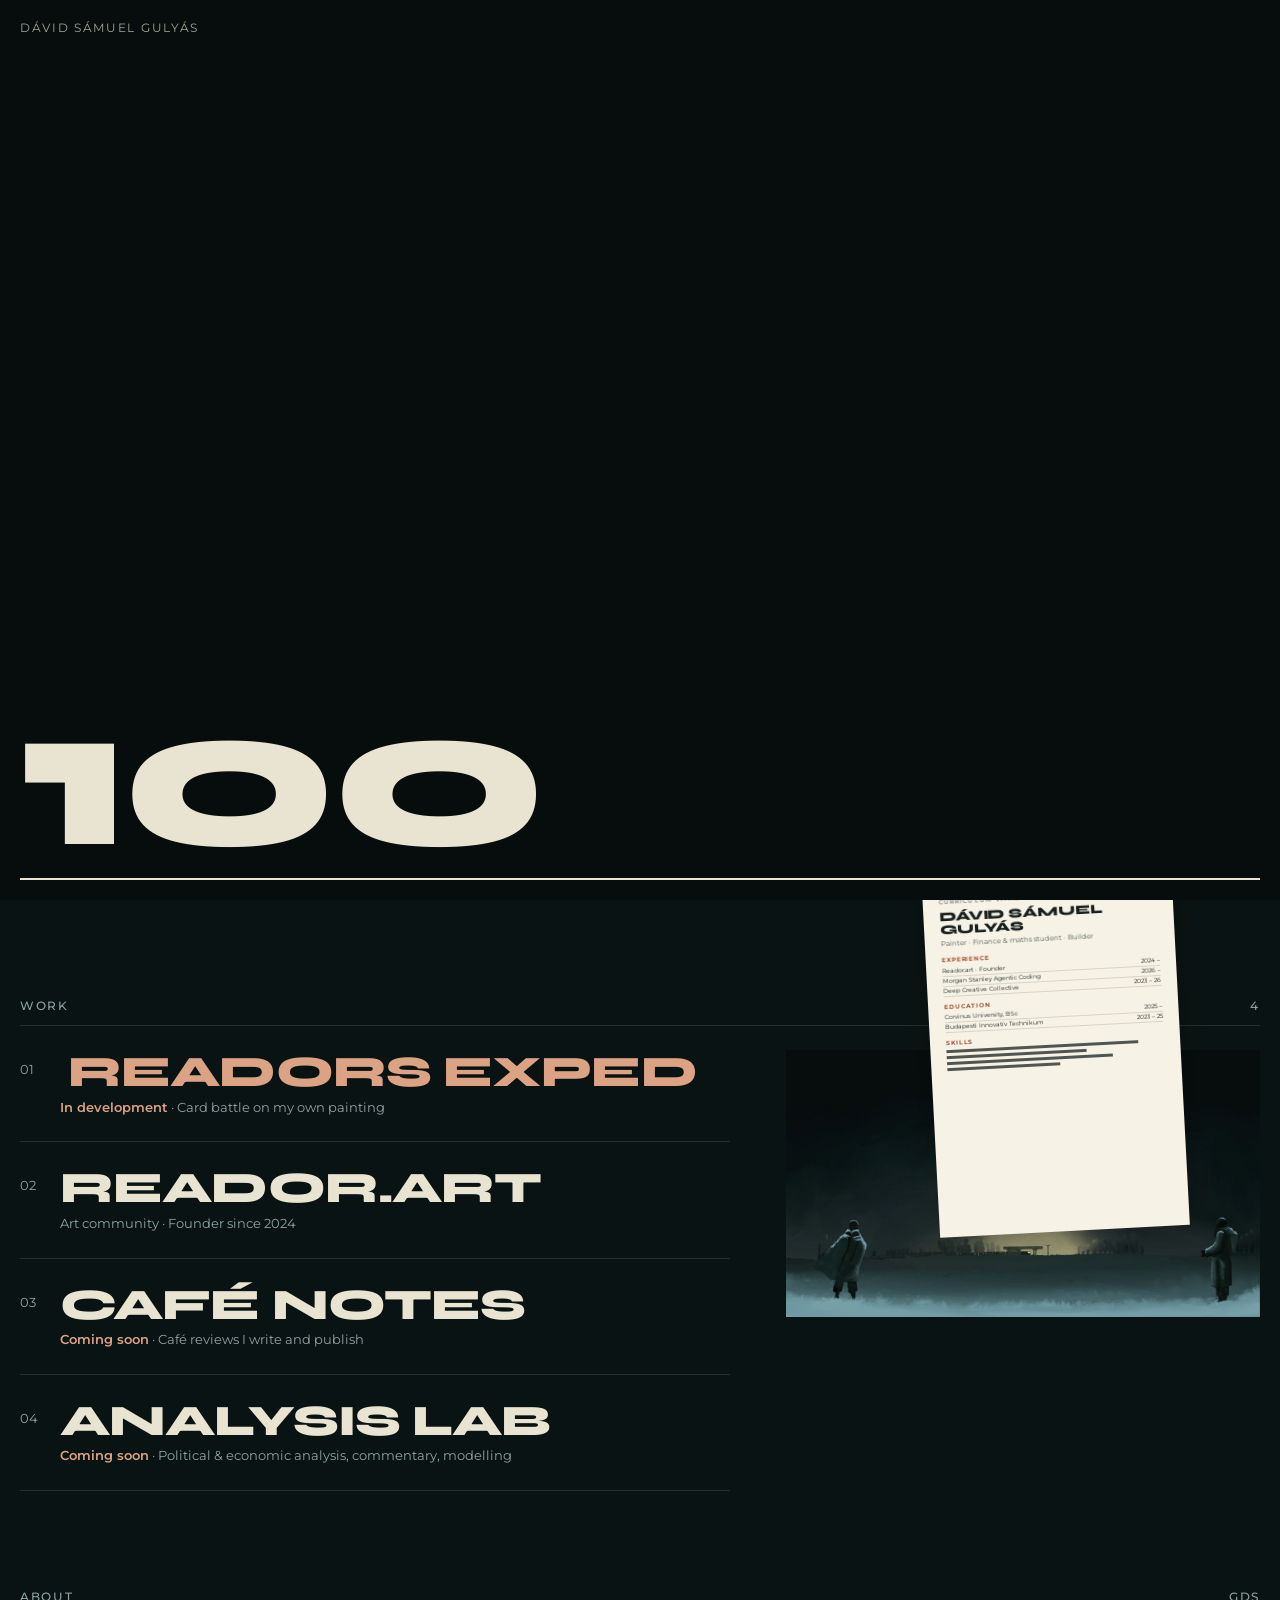
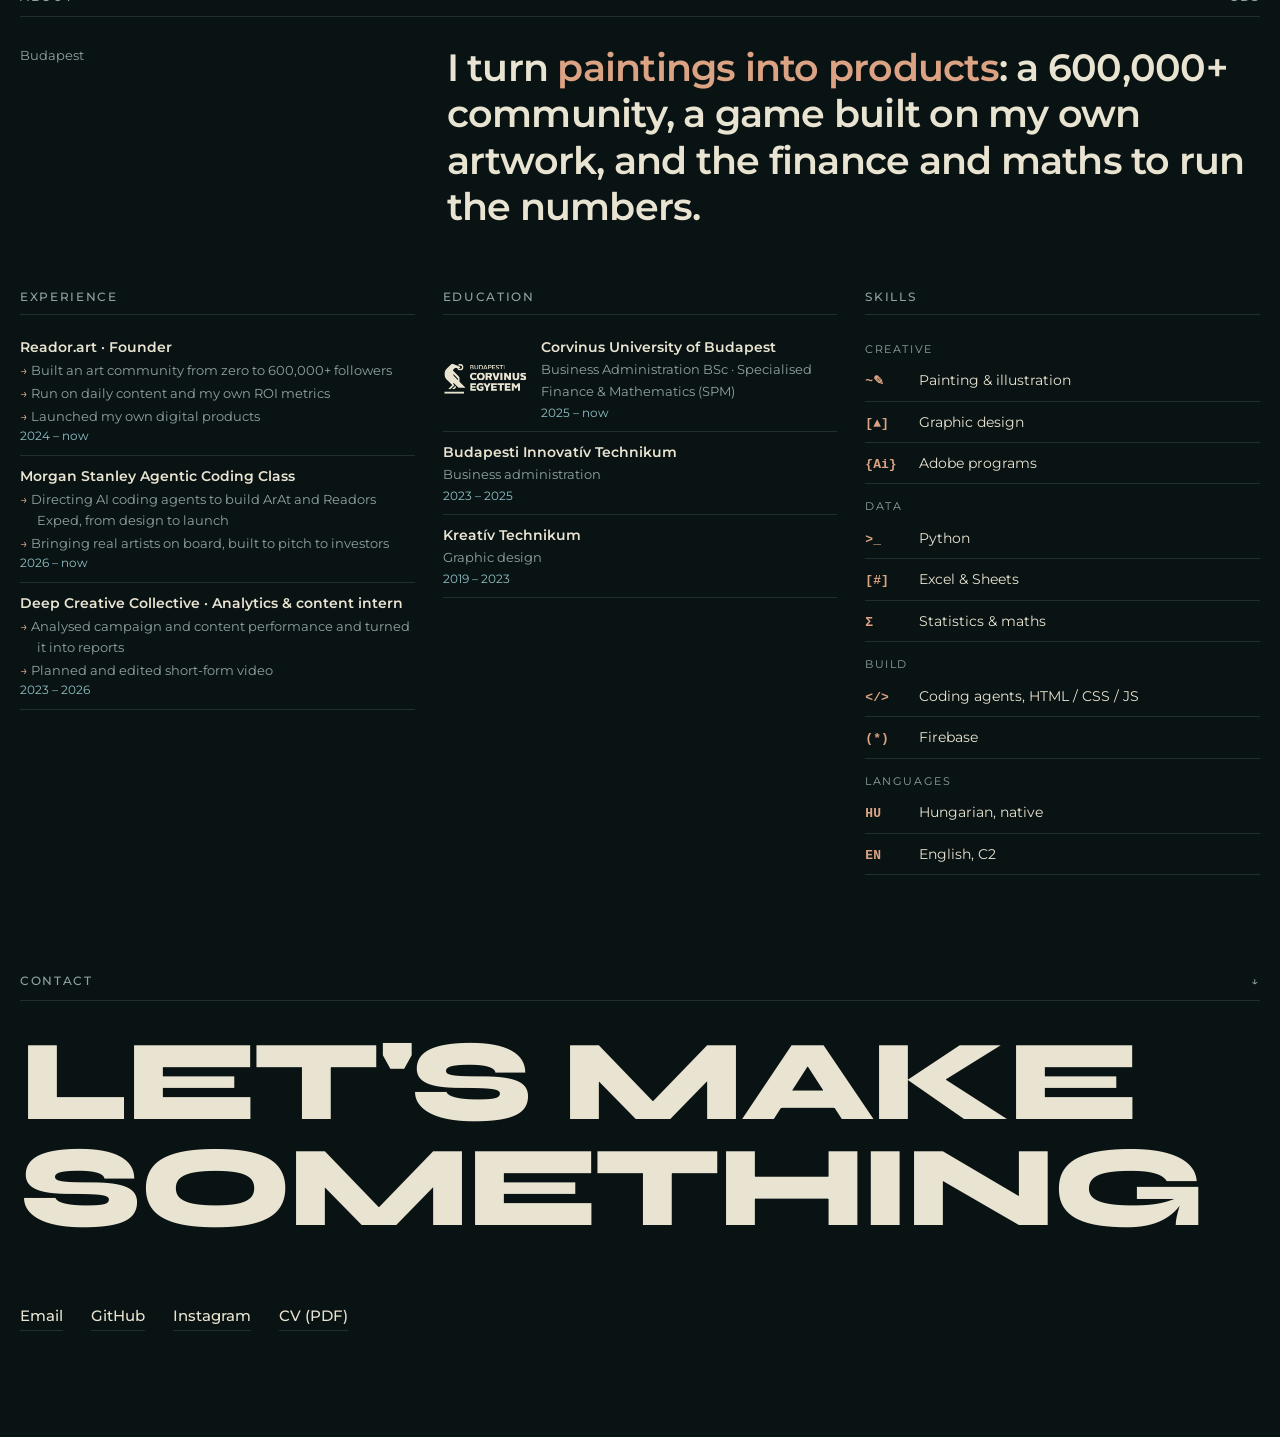
==== commit 5f5f4a3d: "Review fixes: accessibility, security headers, no link to private repo, relative PDF links Co-Author" ====
--- a/public/index.html
+++ b/public/index.html
@@ -20,6 +20,7 @@
 <meta name="twitter:card" content="summary_large_image">
 <meta name="twitter:image" content="https://cv-gulyas-david.web.app/assets/preview.png">
 <meta name="theme-color" content="#0a1313">
+<meta name="color-scheme" content="dark light">
 <script type="application/ld+json">{"@context":"https://schema.org","@type":"ProfilePage","mainEntity":{"@type":"Person","name":"Gulyás Dávid Sámuel","givenName":"Dávid Sámuel","familyName":"Gulyás","url":"https://cv-gulyas-david.web.app/","image":"https://cv-gulyas-david.web.app/assets/preview.png","jobTitle":"Painter, finance and mathematics student, founder of Reador.art","description":"Finance and mathematics student at Corvinus University of Budapest, founder of the Reador.art art community (600,000+ followers), building Readors Exped.","alumniOf":[{"@type":"CollegeOrUniversity","name":"Corvinus University of Budapest"}],"knowsLanguage":["hu","en"],"knowsAbout":["Painting","Graphic design","Finance","Mathematics","Statistics","Python","Web development","Community building"],"sameAs":["https://github.com/G-David-S","https://www.instagram.com/reador.art/"]}}</script>
 <link rel="icon" href="art/favicon.svg" type="image/svg+xml">
 <link rel="preconnect" href="https://fonts.googleapis.com">
@@ -116,7 +117,7 @@
 
 /* sections */
 section{padding-top:96px}
-.label{display:flex;justify-content:space-between;font-size:12px;letter-spacing:.14em;text-transform:uppercase;color:var(--muted);
+.label{font-weight:500;display:flex;justify-content:space-between;font-size:12px;letter-spacing:.14em;text-transform:uppercase;color:var(--muted);
   border-bottom:1px solid var(--line);padding-bottom:10px;margin:0 20px}
 
 /* WORK: list left, one calm preview panel right */
@@ -128,7 +129,8 @@
 .row .meta{grid-column:2;color:var(--muted);font-size:13px}
 .row .soon-tag{color:var(--warm);font-weight:600}
 .row.on .t{color:var(--warm);transform:translateX(8px)}
-.row:focus-visible{outline:none}
+a:focus-visible,button:focus-visible,.row:focus-visible{outline:2px solid var(--warm);outline-offset:4px}
+.skip{position:fixed;left:12px;top:-60px;z-index:200;background:#ece7d6;color:#0a1313;padding:8px 14px;font-weight:600;text-decoration:none;transition:top .2s}.skip:focus{top:12px}
 .work:hover .row:not(.on){opacity:.45}
 .row .vis{display:none!important}
 .preview{position:sticky;top:40px;aspect-ratio:16/9;overflow:hidden;margin-top:24px}
@@ -205,6 +207,7 @@
 </style>
 </head>
 <body>
+<a class="skip" href="#work">Skip to content</a>
 <div id="intro" aria-hidden="true"><small id="introName">Dávid Sámuel Gulyás</small><div class="pct" id="pct">0</div><div class="track"><div class="fill" id="fill"></div></div></div>
 
 <main id="top">
@@ -226,7 +229,7 @@
     <div class="beam" id="beam" aria-hidden="true"></div>
     <canvas id="snow" aria-hidden="true"></canvas>
     <div class="fog" aria-hidden="true"></div>
-    <h1 class="name" id="name"><span id="n1">Dávid</span></h1>
+    <h1 class="name" id="name" aria-label="Dávid Sámuel Gulyás"><span id="n1">Dávid</span></h1>
     <div class="strip">
       <span class="sub" id="sub" data-t="sub">Sámuel Gulyás</span>
       <nav aria-label="Main"><a href="#work" data-t="nav_work">Work</a>, <a href="#about" data-t="nav_about">About</a></nav>
@@ -235,17 +238,17 @@
   </div>
 
   <section id="work">
-    <div class="label"><span data-t="nav_work">Work</span><span>4</span></div>
+    <h2 class="label"><span data-t="nav_work">Work</span><span>4</span></h2>
     <div class="workwrap">
       <ul class="work" id="worklist">
-        <li><a class="row" href="https://github.com/G-David-S/readors-cards" target="_blank" rel="noopener">
+        <li><div class="row" tabindex="0">
           <span class="n">01</span><span class="t">Readors Exped</span>
-          <span class="meta" data-t="rc_meta">Card battle on my own painting · Game design · JavaScript</span>
+          <span class="meta"><span class="soon-tag" data-t="dev">In development</span> · <span data-t="rc_meta">Card battle on my own painting</span></span>
           <span class="vis"><span class="stack" aria-hidden="true">
             <img src="art/01-background.webp" alt=""><img src="art/02-trains.webp" alt=""><img src="art/03-train-station.webp" alt=""><img src="art/04-far-grass.webp" alt=""><img src="art/05-main-chracter-foot.webp" alt=""><img src="art/07-main-chracter.webp" alt=""><img src="art/08-enemie-captin.webp" alt=""><img src="art/10-cloak-in-front.webp" alt=""><img src="art/11-front-grass.webp" alt="">
           </span></span>
-        </a></li>
-        <li><a class="row" href="https://www.instagram.com/reador.art/" target="_blank" rel="noopener">
+        </div></li>
+        <li><a class="row" href="https://www.instagram.com/reador.art/" target="_blank" rel="noopener noreferrer">
           <span class="n">02</span><span class="t">Reador.art</span>
           <span class="meta" data-t="ra_meta">Art community · Founder since 2024</span>
           <span class="vis card c1"><span>@reador.art</span><b>600,000+</b></span>
@@ -266,7 +269,7 @@
   </section>
 
   <section id="about">
-    <div class="label"><span data-t="nav_about">About</span><span>GDS</span></div>
+    <h2 class="label"><span data-t="nav_about">About</span><span>GDS</span></h2>
     <div class="about reveal">
       <p style="color:var(--muted);font-size:13px">Budapest</p>
       <p class="lead" data-t="lead">I turn <em>paintings into products</em>: a 600,000+ community, a game built on my own artwork, and the finance and maths to run the numbers.</p>
@@ -307,20 +310,20 @@
   </section>
 
   <section id="contact" class="contact">
-    <div class="label"><span data-t="nav_contact">Contact</span><span>↓</span></div>
+    <h2 class="label"><span data-t="nav_contact">Contact</span><span>↓</span></h2>
     <a class="big js-mail" href="#contact" data-t="contact_big">Let's make something</a>
     <p class="copy" id="copy" aria-live="polite"></p>
     <div class="links">
       <a class="js-mail" href="#contact" data-t="email">Email</a>
-      <a href="https://github.com/G-David-S" target="_blank" rel="noopener">GitHub</a>
-      <a href="https://www.instagram.com/reador.art/" target="_blank" rel="noopener">Instagram</a>
-      <a id="pdfLink" href="https://cv-gulyas-david.web.app/cv-gulyas-david-samuel.pdf" download data-t="pdf">CV (PDF)</a>
+      <a href="https://github.com/G-David-S" target="_blank" rel="noopener noreferrer">GitHub</a>
+      <a href="https://www.instagram.com/reador.art/" target="_blank" rel="noopener noreferrer">Instagram</a>
+      <a id="pdfLink" href="cv-gulyas-david-samuel.pdf" download data-t="pdf">CV (PDF)</a>
     </div>
   </section>
 </main>
 
 <!-- the CV paper -->
-<a class="paper" id="paper" href="https://cv-gulyas-david.web.app/cv-gulyas-david-samuel.pdf" download aria-label="Download CV (PDF)">
+<a class="paper" id="paper" href="cv-gulyas-david-samuel.pdf" download aria-label="Download CV (PDF)">
   <span class="dl">PDF ↓</span>
   <div class="k">Curriculum Vitae · 2026</div>
   <h4>Dávid Sámuel Gulyás</h4>
@@ -345,7 +348,7 @@
 <script>
 const HU={
  sub:"Gulyás Sámuel",nav_work:"Munkák",nav_about:"Rólam",nav_contact:"Kapcsolat",
- rc_meta:"Kártyacsata a saját festményemen · Játéktervezés · JavaScript",
+ rc_meta:"Kártyacsata a saját festményemen",dev:"Fejlesztés alatt",
  ra_meta:"Művészeti közösség · Alapító 2024 óta",
  soon:"Hamarosan",soon2:"Hamarosan",cafe_meta:"Kávézói értékelések, amiket írok és közzéteszek",
  lab_meta:"Politikai és gazdasági elemzés, kommentár, modellezés",
@@ -358,11 +361,11 @@
 };
 const EN={};document.querySelectorAll("[data-t]").forEach(e=>EN[e.dataset.t]=e.innerHTML);
 let lang="en";const lb=document.getElementById("lang");
-const PDF={en:"https://cv-gulyas-david.web.app/cv-gulyas-david-samuel.pdf",hu:"https://cv-gulyas-david.web.app/cv-gulyas-david-samuel-hu.pdf"};
+const PDF={en:"cv-gulyas-david-samuel.pdf",hu:"cv-gulyas-david-samuel-hu.pdf"};
 function setLang(l){lang=l;const d=l==="hu"?HU:EN;
   document.querySelectorAll("[data-t]").forEach(e=>{if(d[e.dataset.t]!=null)e.innerHTML=d[e.dataset.t]});
   document.documentElement.lang=l;lb.textContent=l==="hu"?"EN":"HU";buildPreview();
-  document.getElementById("pdfLink").href=document.getElementById("paper").href=PDF[l];
+  document.getElementById("pdfLink").setAttribute("href",PDF[l]);document.getElementById("paper").setAttribute("href",PDF[l]);
   try{localStorage.setItem("lang",l)}catch(e){}}
 lb.onclick=()=>setLang(lang==="en"?"hu":"en");
 // theme switch is instant (no half-faded colours), then transitions come back
@@ -397,7 +400,7 @@
 // All motion is transform-only, so it stays smooth.
 const hero=document.getElementById("hero"),beam=document.getElementById("beam");
 let tx=0,ty=0,cx=0,cy=0,tlx=.5,tly=.6,lx=.5,ly=.6,tsy=0,ssy=0,lastMove=-9999,visible=true,raf=0;
-hero.addEventListener("pointermove",e=>{const b=hero.getBoundingClientRect(),px=(e.clientX-b.left)/b.width,py=(e.clientY-b.top)/b.height;
+hero.addEventListener("pointermove",e=>{if(reduce)return;const b=hero.getBoundingClientRect(),px=(e.clientX-b.left)/b.width,py=(e.clientY-b.top)/b.height;
   tx=-(px-.5);ty=-(py-.5);tlx=px;tly=py;lastMove=performance.now()});
 const cv=document.getElementById("snow"),cc=cv.getContext("2d");let flakes=[],W=0,H=0,dpr=1;
 function sizeSnow(){dpr=Math.min(devicePixelRatio||1,2);W=hero.clientWidth;H=hero.clientHeight;cv.width=W*dpr;cv.height=H*dpr;
@@ -407,7 +410,7 @@
 function frame(t){
   if(!visible){raf=0;return}
   const dt=Math.min((t-prev)/1000||.016,.05);prev=t;
-  if(t-lastMove>2500){tx=Math.sin(t/2900)*.42;ty=Math.cos(t/3700)*.25;tlx=.5+Math.sin(t/3300)*.26;tly=.55+Math.cos(t/4100)*.1}
+  if(!reduce&&t-lastMove>2500){tx=Math.sin(t/2900)*.42;ty=Math.cos(t/3700)*.25;tlx=.5+Math.sin(t/3300)*.26;tly=.55+Math.cos(t/4100)*.1}
   cx+=(tx-cx)*.06;cy+=(ty-cy)*.06;lx+=(tlx-lx)*.08;ly+=(tly-ly)*.08;ssy+=(tsy-ssy)*.12;
   for(const im of heroImgs){const d=im._d;
     im.style.transform="translate3d("+(cx*d).toFixed(2)+"px,"+(cy*d*.4-ssy*d).toFixed(2)+"px,0) translate(-50%,-50%) scale("+(1+ssy*d*.0014).toFixed(4)+")"}
@@ -422,7 +425,7 @@
 
 // scroll: hero zoom, "Top" link, and the CV paper rising from the bottom
 const paper=document.getElementById("paper"),toTop=document.getElementById("toTop");let atEnd=false;
-function onScroll(){tsy=Math.min(Math.max(scrollY/innerHeight,0),1);
+function onScroll(){tsy=reduce?0:Math.min(Math.max(scrollY/innerHeight,0),1);
   toTop.classList.toggle("on",scrollY>innerHeight*.5);
   paper.classList.toggle("show",scrollY>innerHeight*.35);
   paper.classList.toggle("up",atEnd)}
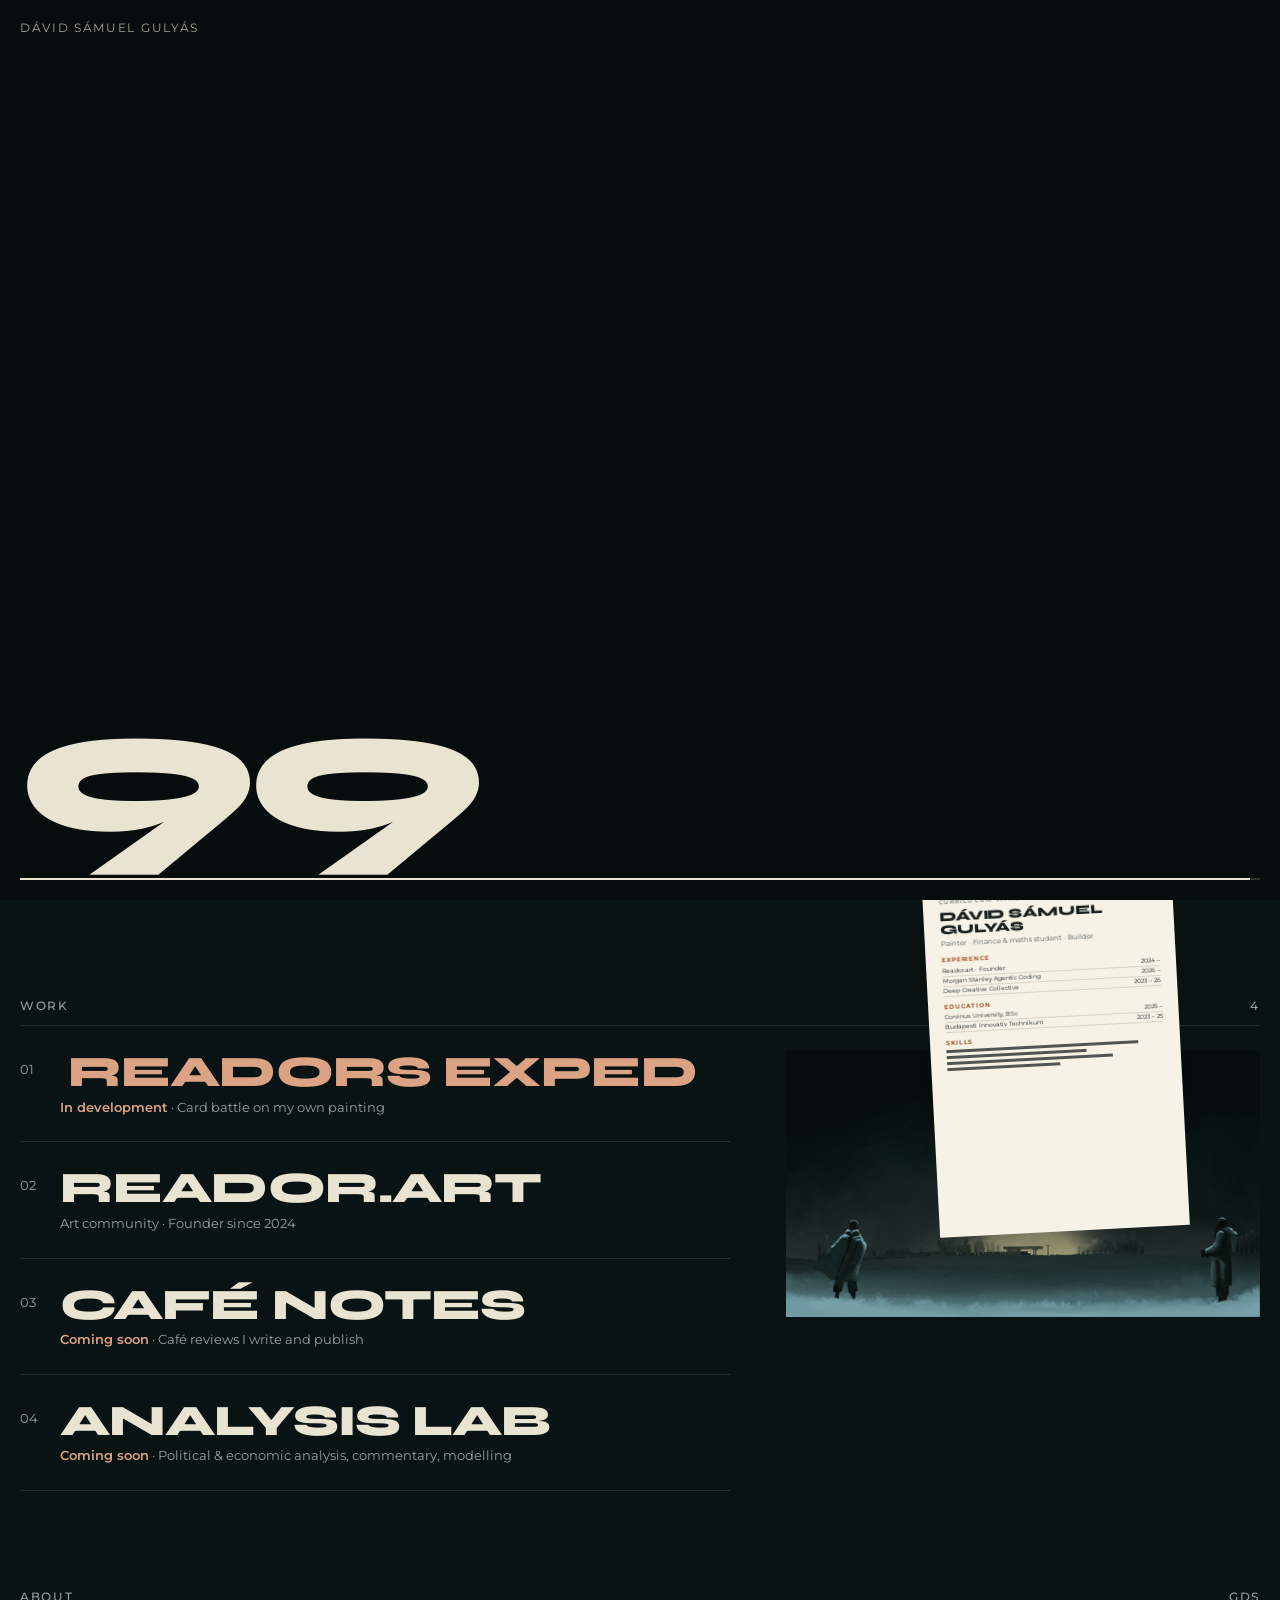
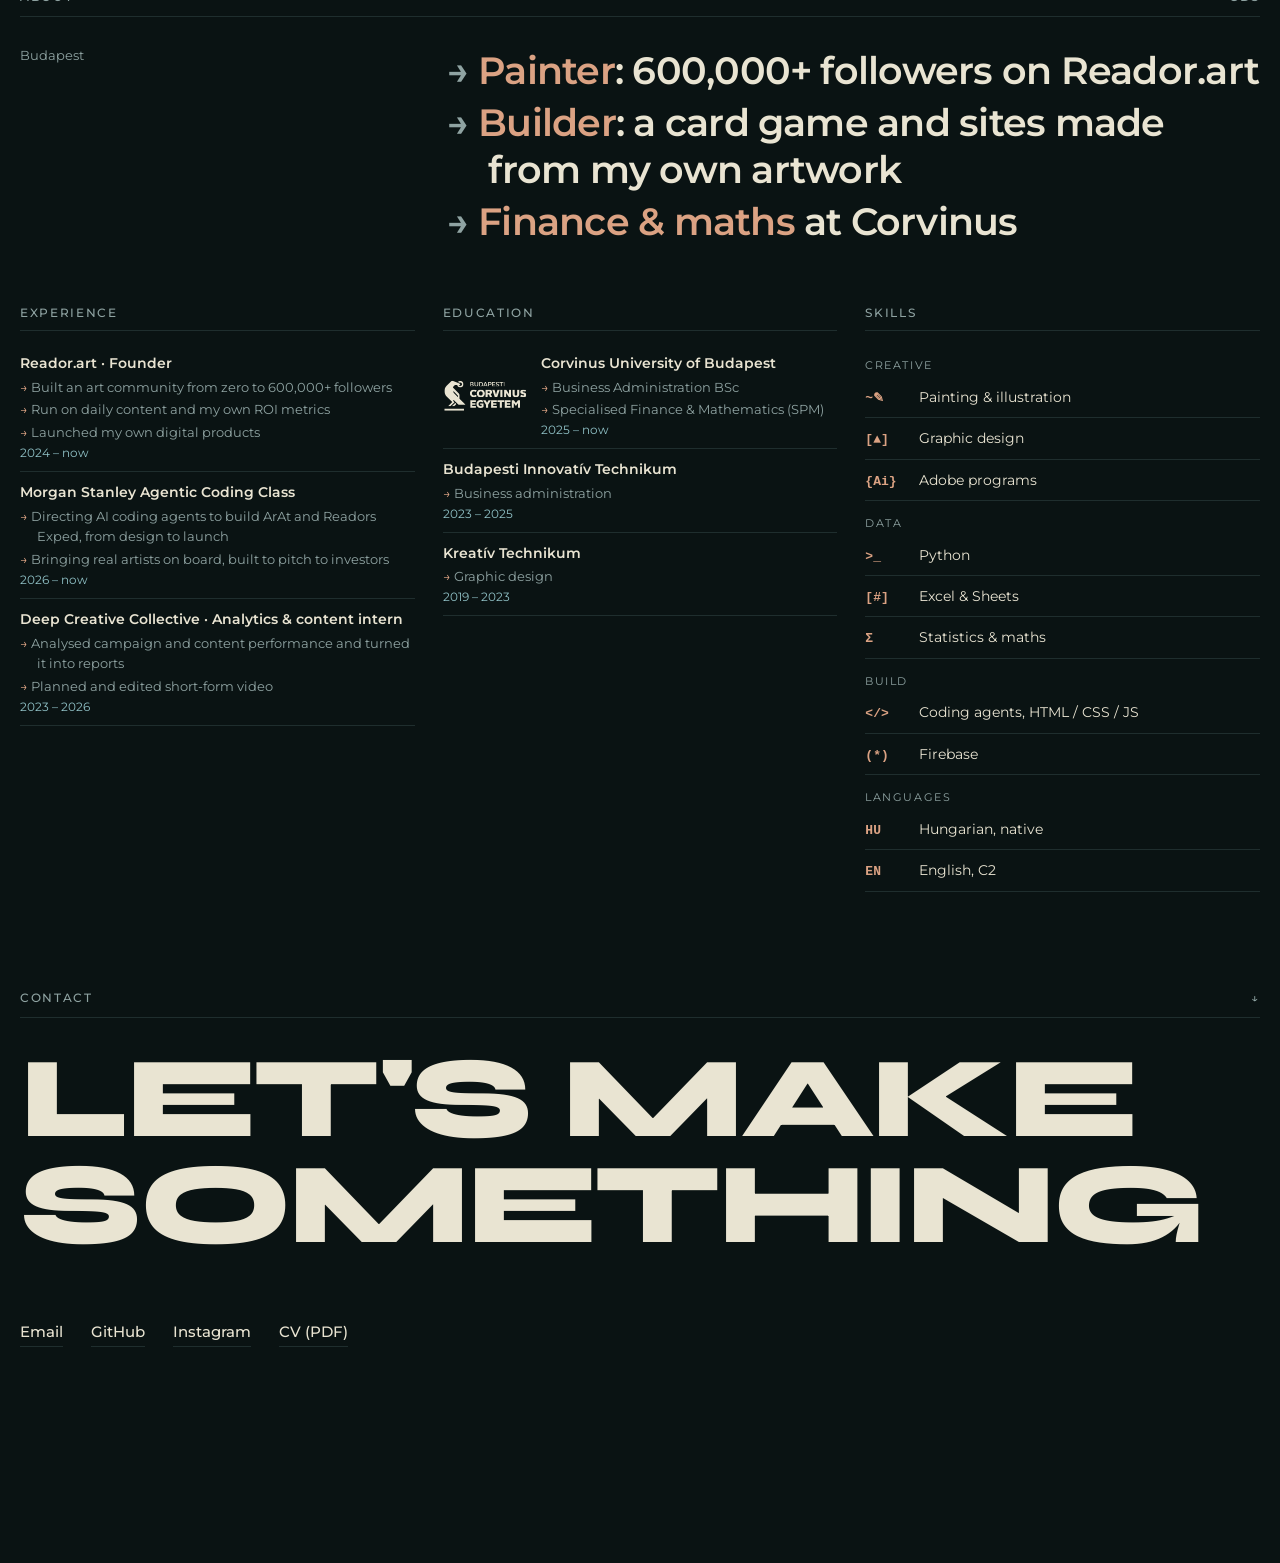
==== commit 3142eb39: "Bullet-point About, night as default, CV paper no longer covers the headline, golden-snowflake easte" ====
--- a/public/index.html
+++ b/public/index.html
@@ -28,7 +28,7 @@
 <link href="https://fonts.googleapis.com/css2?family=Montserrat:wght@400;500;600&family=Syne:wght@600;700;800&display=swap" rel="stylesheet">
 <script>
 document.documentElement.classList.add("js");if(/still/.test(location.search))document.documentElement.classList.add("still");
-try{var t=localStorage.getItem("theme");if(t)document.documentElement.dataset.theme=t;}catch(e){}
+try{var t=localStorage.getItem("theme2");if(t)document.documentElement.dataset.theme=t;}catch(e){}
 </script>
 <style>
 /* Colours are taken from the painting itself: night green-black, olive glow, frosty teal grass */
@@ -105,7 +105,7 @@
   transform:translateY(105%) rotate(-3deg);transition:transform .8s cubic-bezier(.2,.8,.2,1)}
 .paper.show{transform:translateY(calc(100% - 64px)) rotate(-3deg)}
 .paper.show:hover{transform:translateY(calc(100% - 140px)) rotate(-2deg)}
-.paper.up{transform:translateY(calc(100% - min(26vh,230px))) rotate(-2deg)}
+.paper.up{transform:translateY(calc(100% - min(15vh,120px))) rotate(-2deg)}
 .paper *{pointer-events:none}
 .paper .k{font:600 6px/1 Montserrat;letter-spacing:.18em;text-transform:uppercase;color:#7a8684}
 .paper h4{margin:6px 0 2px;font:800 13px/1 var(--disp);letter-spacing:-.01em;text-transform:uppercase}
@@ -163,7 +163,7 @@
 .sk .grp{display:block;color:var(--muted);font-size:11px;letter-spacing:.14em;text-transform:uppercase;border:0;padding:14px 0 2px}
 
 /* CONTACT */
-.contact{padding-bottom:60px}
+.contact{padding-bottom:170px}
 .big{display:block;margin:28px 20px 0;font-family:var(--disp);font-weight:800;text-transform:uppercase;letter-spacing:-.03em;line-height:.92;text-decoration:none;
   font-size:clamp(34px,9vw,150px);transition:color .25s;overflow-wrap:anywhere}
 .big:hover{color:var(--warm)}
@@ -191,7 +191,7 @@
   .dock{padding:12px 16px}
   .paper{right:12px;width:44vw}
   .paper.show{transform:translateY(calc(100% - 54px)) rotate(-3deg)}
-  .paper.up{transform:translateY(calc(100% - 22vh)) rotate(-2deg)}
+  .paper.up{transform:translateY(calc(100% - 12vh)) rotate(-2deg)}
 }
 @media (max-width:560px){
   .strip{grid-template-columns:auto 1fr}
@@ -204,6 +204,37 @@
   #intro{display:none!important}
 }
 .still #intro{display:none!important}.still *{transition:none!important}
+
+.lead{list-style:none;margin:0;padding:0;font-size:clamp(22px,3vw,38px);line-height:1.25;font-weight:600;letter-spacing:-.02em}
+.lead li{padding:2px 0 2px 1.1em;text-indent:-1.1em}.lead li::before{content:"→ ";color:var(--muted)}
+.lead em{font-style:normal;color:var(--warm)}
+/* easter egg: golden snowflakes */
+.sun{-webkit-mask-image:linear-gradient(to bottom,#000 50%,transparent 96%);mask-image:linear-gradient(to bottom,#000 50%,transparent 96%);position:absolute;inset:0;pointer-events:none;opacity:0;transition:opacity 3s;background:radial-gradient(ellipse 95% 48% at 50% 80%,rgba(255,150,70,.55),rgba(255,170,90,.2) 55%,transparent 80%),linear-gradient(to bottom,rgba(255,150,100,.12),transparent 45%)}
+.dawn .sun{opacity:1}
+.dawn .beam{background:radial-gradient(circle,rgba(255,196,120,.4) 0,rgba(255,170,90,.13) 32%,transparent 62%)}
+.hint{position:absolute;left:20px;bottom:64px;z-index:4;font:500 12px/1.3 Montserrat;color:#f0d9a4;letter-spacing:.08em;opacity:0;transition:opacity .8s;pointer-events:none}
+.hint.on{opacity:.9}
+.eggcount{color:var(--warm);letter-spacing:.25em;font-size:13px}
+.dock .eggb{color:var(--warm);font-size:15px}
+.egg{position:fixed;inset:0;z-index:150;display:grid;place-items:center;padding:16px;background:rgba(3,8,8,.86);perspective:1200px}
+.egg[hidden]{display:none}
+.eggbox{display:flex;flex-direction:column;align-items:center;gap:18px;max-height:100%;overflow:auto;padding:6px}
+.eggcard{container-type:inline-size;position:relative;width:min(310px,76vw);aspect-ratio:840/1180;background:#0a1313;border:3px solid #e8c070;padding:3.2cqw;display:flex;flex-direction:column;color:#ece7d6;
+  box-shadow:0 0 70px rgba(232,192,112,.35);animation:flip 1s cubic-bezier(.2,.8,.2,1);overflow:hidden}
+@keyframes flip{from{transform:rotateY(100deg) scale(.7);opacity:0}}
+.eggcard::after{content:"";position:absolute;inset:0;pointer-events:none;background:linear-gradient(115deg,transparent 35%,rgba(255,236,190,.28) 50%,transparent 65%);transform:translateX(-120%);animation:sweep 2.4s 1s ease-out forwards}
+@keyframes sweep{to{transform:translateX(120%)}}
+.eggcard .art{position:relative;aspect-ratio:760/520;overflow:hidden}
+.eggcard .art img{position:absolute;inset:0;width:100%;height:100%;object-fit:cover}
+.eggcard .cn{font:800 16cqw/.9 var(--disp);text-transform:uppercase;letter-spacing:-.03em;margin-top:5cqw}
+.eggcard .cs{font:600 3.6cqw/1.2 Montserrat;letter-spacing:.3em;text-transform:uppercase;color:#e8b595;margin-top:2cqw}
+.eggcard .cr{font:700 3.4cqw/1 Montserrat;letter-spacing:.18em;text-transform:uppercase;color:#e8c070;margin:4cqw 0 2cqw}
+.eggcard .st{display:grid;grid-template-columns:1fr auto;gap:1cqw 3cqw;font:600 3.8cqw/1.3 Montserrat;border-top:1px solid rgba(236,231,214,.2);padding-top:2.4cqw}
+.eggcard .st b{color:#e8c070}
+.eggcard .cf{margin-top:auto;font:italic 500 3.6cqw/1.35 Montserrat;color:#b9c4c2}
+.eggbtns{display:flex;gap:10px;flex-wrap:wrap;justify-content:center}
+.eggbtns button{font:600 13px Montserrat;padding:10px 16px;border:0;cursor:pointer;background:#ece7d6;color:#0a1313}
+.eggbtns button:hover{background:#e8c070}
 </style>
 </head>
 <body>
@@ -229,7 +260,9 @@
     <div class="beam" id="beam" aria-hidden="true"></div>
     <canvas id="snow" aria-hidden="true"></canvas>
     <div class="fog" aria-hidden="true"></div>
+    <div class="sun" aria-hidden="true"></div>
     <h1 class="name" id="name" aria-label="Dávid Sámuel Gulyás"><span id="n1">Dávid</span></h1>
+    <div class="hint" id="hint" aria-hidden="true" data-t="hint">✦ Something golden is falling. Catch it.</div>
     <div class="strip">
       <span class="sub" id="sub" data-t="sub">Sámuel Gulyás</span>
       <nav aria-label="Main"><a href="#work" data-t="nav_work">Work</a>, <a href="#about" data-t="nav_about">About</a></nav>
@@ -272,7 +305,7 @@
     <h2 class="label"><span data-t="nav_about">About</span><span>GDS</span></h2>
     <div class="about reveal">
       <p style="color:var(--muted);font-size:13px">Budapest</p>
-      <p class="lead" data-t="lead">I turn <em>paintings into products</em>: a 600,000+ community, a game built on my own artwork, and the finance and maths to run the numbers.</p>
+      <ul class="lead" data-t="lead"><li><em>Painter</em>: 600,000+ followers on Reador.art</li><li><em>Builder</em>: a card game and sites made from my own artwork</li><li><em>Finance &amp; maths</em> at Corvinus</li></ul>
     </div>
     <div class="cols reveal">
       <div>
@@ -282,9 +315,9 @@
       <div>
         <h3 data-t="h_edu">Education</h3>
         <ul data-t="edu">
-          <li><div class="uni"><span class="logo" role="img" aria-label="Corvinus University of Budapest"></span><div><b>Corvinus University of Budapest</b><span>Business Administration BSc · Specialised Finance &amp; Mathematics (SPM)</span><small>2025 – now</small></div></div></li>
-          <li><b>Budapesti Innovatív Technikum</b><span>Business administration</span><small>2023 – 2025</small></li>
-          <li><b>Kreatív Technikum</b><span>Graphic design</span><small>2019 – 2023</small></li>
+          <li><div class="uni"><span class="logo" role="img" aria-label="Corvinus University of Budapest"></span><div><b>Corvinus University of Budapest</b><span class="pt">Business Administration BSc</span><span class="pt">Specialised Finance &amp; Mathematics (SPM)</span><small>2025 – now</small></div></div></li>
+          <li><b>Budapesti Innovatív Technikum</b><span class="pt">Business administration</span><small>2023 – 2025</small></li>
+          <li><b>Kreatív Technikum</b><span class="pt">Graphic design</span><small>2019 – 2023</small></li>
         </ul>
       </div>
       <div>
@@ -339,10 +372,25 @@
   <div class="bars"><i style="width:88%"></i><i style="width:64%"></i><i style="width:76%"></i><i style="width:52%"></i></div>
 </a>
 
+
+<div class="egg" id="egg" hidden role="dialog" aria-modal="true" aria-label="Secret card">
+  <div class="eggbox">
+    <div class="eggcard" id="eggcard">
+      <div class="art" aria-hidden="true"><img src="art/01-background.webp" alt=""><img src="art/02-trains.webp" alt=""><img src="art/03-train-station.webp" alt=""><img src="art/04-far-grass.webp" alt=""><img src="art/05-main-chracter-foot.webp" alt=""><img src="art/07-main-chracter.webp" alt=""><img src="art/08-enemie-captin.webp" alt=""><img src="art/10-cloak-in-front.webp" alt=""><img src="art/11-front-grass.webp" alt=""></div>
+      <div class="cn">Dávid</div>
+      <div class="cs">Sámuel Gulyás</div>
+      <div class="cr" data-t="egg_rare">★ Legendary · Painter-Builder</div>
+      <div class="st"><span data-t="egg_s1">Painting</span><b>9</b><span data-t="egg_s2">Maths</span><b>8</b><span data-t="egg_s3">Finance</span><b>8</b><span data-t="egg_s4">Snowflakes caught</span><b>5 / 5</b><span data-t="egg_s5">Coffee</span><b>∞</b></div>
+      <div class="cf" data-t="egg_flav">Found in the snow, on the fifth golden flake.</div>
+    </div>
+    <div class="eggbtns"><button id="eggSave" type="button" data-t="egg_save">Download card</button><button id="eggDawn" type="button" data-t="egg_dawn">Dawn on / off</button><button id="eggClose" type="button" data-t="egg_close">Close</button></div>
+  </div>
+</div>
 <div class="dock">
   <a class="js-mail" href="#contact"><span class="long" id="mailText"></span><span class="short" data-t="email">Email</span></a>
+  <span class="eggcount" id="eggCount" hidden aria-live="polite"></span>
   <a class="top" id="toTop" href="#top">↑ Top</a>
-  <span class="r"><button id="lang" type="button" aria-label="Magyar nyelv">HU</button><button id="theme" type="button" aria-label="Light / dark">◐</button><span>© 2026</span></span>
+  <span class="r"><button id="eggBtn" class="eggb" type="button" hidden aria-label="Secret card">✦</button><button id="lang" type="button" aria-label="Magyar nyelv">HU</button><button id="theme" type="button" aria-label="Light / dark">◐</button><span>© 2026</span></span>
 </div>
 
 <script>
@@ -352,12 +400,12 @@
  ra_meta:"Művészeti közösség · Alapító 2024 óta",
  soon:"Hamarosan",soon2:"Hamarosan",cafe_meta:"Kávézói értékelések, amiket írok és közzéteszek",
  lab_meta:"Politikai és gazdasági elemzés, kommentár, modellezés",
- lead:"A festményeimből <em>termékeket csinálok</em>: 600 000+ fős közösség, a saját művemre épülő játék, és a pénzügyi és matematikai tudás, hogy a számok is kijöjjenek.",
+ lead:"<li><em>Festő</em>: 600 000+ követő a Reador.art-on</li><li><em>Építő</em>: saját művemre épülő kártyajáték és weboldalak</li><li><em>Pénzügy és matek</em> a Corvinuson</li>",
  h_exp:"Tapasztalat",h_edu:"Tanulmányok",h_skills:"Készségek",
  exp:"<li><b>Reador.art · Alapító</b><span class=\"pt\">Művészeti közösséget építettem a nulláról 600 000+ követőig</span><span class=\"pt\">Napi tartalom és saját ROI-mutatók mentén működtetem</span><span class=\"pt\">Saját digitális termékeket indítottam</span><small>2024 óta</small></li><li><b>Morgan Stanley Agentic Coding kurzus</b><span class=\"pt\">AI kódoló ügynököket irányítok az ArAt és a Readors Exped megépítéséhez, a tervezéstől az indulásig</span><span class=\"pt\">Valódi művészeket vonok be, befektetői bemutatóra építve</span><small>2026 óta</small></li><li><b>Deep Creative Collective · Statisztikai és tartalomkészítő gyakornok</b><span class=\"pt\">Kampányok és tartalmak teljesítményét elemeztem, riportokká alakítottam</span><span class=\"pt\">Rövid videókat terveztem és vágtam</span><small>2023 – 2026</small></li>",
- edu:"<li><div class=\"uni\"><span class=\"logo\" role=\"img\" aria-label=\"Budapesti Corvinus Egyetem\"></span><div><b>Budapesti Corvinus Egyetem</b><span>Gazdálkodás és menedzsment BSc, Pénzügy és Matematika (SPM)</span><small>2025 óta</small></div></div></li><li><b>Budapesti Innovatív Technikum</b><span>Vállalkozási ügyviteli ügyintéző</span><small>2023 – 2025</small></li><li><b>Kreatív Technikum</b><span>Grafikai képzés</span><small>2019 – 2023</small></li>",
+ edu:"<li><div class=\"uni\"><span class=\"logo\" role=\"img\" aria-label=\"Budapesti Corvinus Egyetem\"></span><div><b>Budapesti Corvinus Egyetem</b><span class=\"pt\">Gazdálkodás és menedzsment BSc</span><span class=\"pt\">Pénzügy és Matematika (SPM)</span><small>2025 óta</small></div></div></li><li><b>Budapesti Innovatív Technikum</b><span class=\"pt\">Vállalkozási ügyviteli ügyintéző</span><small>2023 – 2025</small></li><li><b>Kreatív Technikum</b><span class=\"pt\">Grafikai képzés</span><small>2019 – 2023</small></li>",
  skills:"<li class=\"grp\">Kreatív</li><li><i>~✎</i>Festés és illusztráció</li><li><i>[▲]</i>Grafikai tervezés</li><li><i>{Ai}</i>Adobe-programok</li><li class=\"grp\">Adat</li><li><i>&gt;_</i>Python</li><li><i>[#]</i>Excel és Táblázatok</li><li><i>Σ</i>Statisztika és matek</li><li class=\"grp\">Építés</li><li><i>&lt;/&gt;</i>Kódoló ügynökök, HTML / CSS / JS</li><li><i>(*)</i>Firebase</li><li class=\"grp\">Nyelvek</li><li><i>HU</i>Magyar, anyanyelv</li><li><i>EN</i>Angol, C2</li>",
- contact_big:"Alkossunk valamit",email:"E-mail",pdf:"Önéletrajz (PDF)"
+ hint:"✦ Valami arany esik. Kapd el.",egg_rare:"★ Legendás · Festő-Építő",egg_s1:"Festés",egg_s2:"Matek",egg_s3:"Pénzügy",egg_s4:"Elkapott hópihe",egg_s5:"Kávé",egg_flav:"A hóban találtam, az ötödik arany pehelyen.",egg_save:"Kártya letöltése",egg_dawn:"Hajnal be / ki",egg_close:"Bezár",contact_big:"Alkossunk valamit",email:"E-mail",pdf:"Önéletrajz (PDF)"
 };
 const EN={};document.querySelectorAll("[data-t]").forEach(e=>EN[e.dataset.t]=e.innerHTML);
 let lang="en";const lb=document.getElementById("lang");
@@ -370,7 +418,7 @@
 lb.onclick=()=>setLang(lang==="en"?"hu":"en");
 // theme switch is instant (no half-faded colours), then transitions come back
 document.getElementById("theme").onclick=()=>{const r=document.documentElement;r.classList.add("notrans");
-  const t=(r.dataset.theme||"dark")==="dark"?"light":"dark";r.dataset.theme=t;try{localStorage.setItem("theme",t)}catch(e){}
+  const t=(r.dataset.theme||"dark")==="dark"?"light":"dark";r.dataset.theme=t;try{localStorage.setItem("theme2",t)}catch(e){}
   requestAnimationFrame(()=>requestAnimationFrame(()=>r.classList.remove("notrans")))};
 document.getElementById("mailText").textContent="gulyasdavid123"+"@"+"gmail.com";
 
@@ -406,6 +454,49 @@
 function sizeSnow(){dpr=Math.min(devicePixelRatio||1,2);W=hero.clientWidth;H=hero.clientHeight;cv.width=W*dpr;cv.height=H*dpr;
   const n=Math.round(Math.min(Math.max(W/13,34),110));flakes=Array.from({length:n},()=>({x:Math.random()*W,y:Math.random()*H,r:.7+Math.random()*2.1,p:Math.random()*6.28}))}
 sizeSnow();addEventListener("resize",sizeSnow);
+
+// ---- Easter egg: catch 5 golden snowflakes -> dawn breaks and a collectible card appears
+const GOAL=5,eggCount=document.getElementById("eggCount"),eggBtn=document.getElementById("eggBtn"),egg=document.getElementById("egg"),hint=document.getElementById("hint");
+let eggFound=false;try{eggFound=localStorage.getItem("egg2")==="1"}catch(e){}
+let caught=0,gold=null,sparks=[],nextGold=0,ac=null,hintShown=false;
+if(eggFound){html.classList.add("dawn");eggBtn.hidden=false}
+function ping(n){try{ac=ac||new(window.AudioContext||window.webkitAudioContext)();const o=ac.createOscillator(),g=ac.createGain(),t=ac.currentTime;
+  o.type="sine";o.frequency.setValueAtTime(660+n*110,t);o.frequency.exponentialRampToValueAtTime(1320+n*110,t+.12);
+  g.gain.setValueAtTime(.05,t);g.gain.exponentialRampToValueAtTime(.0001,t+.28);o.connect(g).connect(ac.destination);o.start(t);o.stop(t+.3)}catch(e){}}
+function burst(x,y,n,power){for(let i=0;i<n;i++){const a=Math.random()*6.283,sp=(.25+Math.random())*power;sparks.push({x,y,vx:Math.cos(a)*sp,vy:Math.sin(a)*sp-power*.25,l:1,c:Math.random()<.5?"255,214,130":"255,244,214"})}}
+function spawnGold(){gold={x:W*(.12+Math.random()*.76),y:-14,p:Math.random()*6,v:H/(10-Math.min(caught,4)*1.1)};
+  if(!hintShown){hintShown=true;hint.classList.add("on");setTimeout(()=>hint.classList.remove("on"),7000)}}
+function catchGold(){if(eggFound||!gold)return;burst(gold.x,gold.y,28,190);gold=null;caught++;ping(caught);hint.classList.remove("on");
+  eggCount.hidden=false;eggCount.textContent="✦".repeat(caught)+"✧".repeat(GOAL-caught);
+  nextGold=performance.now()+1800+Math.random()*2200;if(caught>=GOAL)finishEgg()}
+function finishEgg(){eggFound=true;try{localStorage.setItem("egg2","1")}catch(e){}
+  for(let i=0;i<6;i++)setTimeout(()=>{burst(W*(.1+Math.random()*.8),H*(.15+Math.random()*.4),70,320);ping(i)},i*220);
+  html.classList.add("dawn");eggBtn.hidden=false;setTimeout(()=>{eggCount.hidden=true;showEgg()},1700)}
+let lastFocus=null;
+function showEgg(){lastFocus=document.activeElement;egg.hidden=false;document.getElementById("eggClose").focus()}
+function hideEgg(){egg.hidden=true;if(lastFocus&&lastFocus.focus)lastFocus.focus()}
+eggBtn.onclick=showEgg;document.getElementById("eggClose").onclick=hideEgg;
+egg.addEventListener("click",e=>{if(e.target===egg)hideEgg()});
+addEventListener("keydown",e=>{if(e.key==="Escape"&&!egg.hidden)hideEgg()});
+document.getElementById("eggDawn").onclick=()=>html.classList.toggle("dawn");
+document.getElementById("eggSave").onclick=async()=>{
+  try{await document.fonts.load("800 40px Syne")}catch(e){}
+  const c=document.createElement("canvas");c.width=840;c.height=1180;const x=c.getContext("2d"),hu=lang==="hu";
+  x.fillStyle="#0a1313";x.fillRect(0,0,840,1180);
+  x.save();x.beginPath();x.rect(32,32,776,530);x.clip();
+  for(const im of egg.querySelectorAll(".art img")){const iw=im.naturalWidth,ih=im.naturalHeight,k=Math.max(776/iw,530/ih),w=iw*k,h=ih*k;x.drawImage(im,32+(776-w)/2,32+(530-h)/2,w,h)}x.restore();
+  x.strokeStyle="#e8c070";x.lineWidth=8;x.strokeRect(14,14,812,1152);
+  x.fillStyle="#ece7d6";x.font="800 150px Syne,sans-serif";x.textBaseline="alphabetic";x.fillText("DÁVID",32,720);
+  x.fillStyle="#e8b595";x.font="600 30px Montserrat,sans-serif";x.fillText("S Á M U E L   G U L Y Á S",36,775);
+  x.fillStyle="#e8c070";x.font="700 26px Montserrat,sans-serif";x.fillText(hu?"★ LEGENDÁS · FESTŐ-ÉPÍTŐ":"★ LEGENDARY · PAINTER-BUILDER",36,845);
+  const rows=hu?[["Festés","9"],["Matek","8"],["Pénzügy","8"],["Elkapott hópihe","5 / 5"],["Kávé","∞"]]:[["Painting","9"],["Maths","8"],["Finance","8"],["Snowflakes caught","5 / 5"],["Coffee","∞"]];
+  x.strokeStyle="rgba(236,231,214,.25)";x.lineWidth=2;x.beginPath();x.moveTo(36,872);x.lineTo(804,872);x.stroke();
+  rows.forEach((r,i)=>{x.font="600 30px Montserrat,sans-serif";x.fillStyle="#ece7d6";x.textAlign="left";x.fillText(r[0],36,915+i*44);x.fillStyle="#e8c070";x.textAlign="right";x.fillText(r[1],804,915+i*44)});
+  x.textAlign="left";x.fillStyle="#b9c4c2";x.font="italic 500 27px Montserrat,sans-serif";x.fillText(hu?"A hóban találtam, az ötödik arany pehelyen.":"Found in the snow, on the fifth golden flake.",36,1148);
+  c.toBlob(b=>{const a=document.createElement("a");a.href=URL.createObjectURL(b);a.download="david-gulyas-exped-card.png";document.body.appendChild(a);a.click();a.remove();setTimeout(()=>URL.revokeObjectURL(a.href),4000)})};
+hero.addEventListener("pointerdown",e=>{if(!gold||e.target.closest("a"))return;
+  const b=hero.getBoundingClientRect(),x=e.clientX-b.left,y=e.clientY-b.top;
+  if(Math.hypot(x-gold.x,y-gold.y)<(e.pointerType==="touch"?46:32))catchGold()});
 let prev=0;
 function frame(t){
   if(!visible){raf=0;return}
@@ -415,10 +506,20 @@
   for(const im of heroImgs){const d=im._d;
     im.style.transform="translate3d("+(cx*d).toFixed(2)+"px,"+(cy*d*.4-ssy*d).toFixed(2)+"px,0) translate(-50%,-50%) scale("+(1+ssy*d*.0014).toFixed(4)+")"}
   beam.style.transform="translate3d("+(lx*W).toFixed(1)+"px,"+(ly*H).toFixed(1)+"px,0)";
-  if(!reduce){cc.setTransform(dpr,0,0,dpr,0,0);cc.clearRect(0,0,W,H);
+  cc.setTransform(dpr,0,0,dpr,0,0);cc.clearRect(0,0,W,H);
+  if(!reduce){const warm=html.classList.contains("dawn");
     for(const f of flakes){f.p+=dt*(.6+f.r*.25);f.y+=dt*(14+f.r*13);f.x+=Math.sin(f.p)*dt*(10+f.r*6)+cx*f.r*dt*-40;
       if(f.y>H+6){f.y=-6;f.x=Math.random()*W}if(f.x<-6)f.x=W+6;if(f.x>W+6)f.x=-6;
-      cc.beginPath();cc.arc(f.x,f.y,f.r,0,6.283);cc.fillStyle="rgba(236,244,242,"+(.22+f.r*.17).toFixed(2)+")";cc.fill()}}
+      cc.beginPath();cc.arc(f.x,f.y,f.r,0,6.283);cc.fillStyle=(warm?"rgba(255,226,180,":"rgba(236,244,242,")+(.22+f.r*.17).toFixed(2)+")";cc.fill()}}
+  if(!eggFound&&opened&&!gold&&t>nextGold){if(!nextGold)nextGold=t+3500;else spawnGold()}
+  if(gold){gold.p+=dt*2.4;gold.y+=dt*gold.v;gold.x+=Math.sin(gold.p)*dt*46;
+    if(gold.y>H+30){gold=null;nextGold=t+2500+Math.random()*2500}
+    else{const g=cc.createRadialGradient(gold.x,gold.y,0,gold.x,gold.y,34);g.addColorStop(0,"rgba(255,226,150,.95)");g.addColorStop(.25,"rgba(255,200,100,.45)");g.addColorStop(1,"rgba(255,190,90,0)");
+      cc.fillStyle=g;cc.beginPath();cc.arc(gold.x,gold.y,34,0,6.283);cc.fill();
+      cc.save();cc.translate(gold.x,gold.y);cc.rotate(gold.p);cc.strokeStyle="rgba(255,240,200,.95)";cc.lineWidth=1.6;
+      for(let i=0;i<3;i++){cc.rotate(1.047);cc.beginPath();cc.moveTo(-9,0);cc.lineTo(9,0);cc.stroke()}cc.restore()}}
+  for(let i=sparks.length-1;i>=0;i--){const q=sparks[i];q.l-=dt*.9;if(q.l<=0){sparks.splice(i,1);continue}
+    q.vy+=dt*210;q.x+=q.vx*dt;q.y+=q.vy*dt;cc.fillStyle="rgba("+q.c+","+q.l.toFixed(2)+")";cc.beginPath();cc.arc(q.x,q.y,1.2+q.l*2,0,6.283);cc.fill()}
   raf=requestAnimationFrame(frame)}
 new IntersectionObserver(es=>{visible=es[0].isIntersecting;if(visible&&!raf){prev=performance.now();raf=requestAnimationFrame(frame)}}).observe(hero);
 raf=requestAnimationFrame(frame);
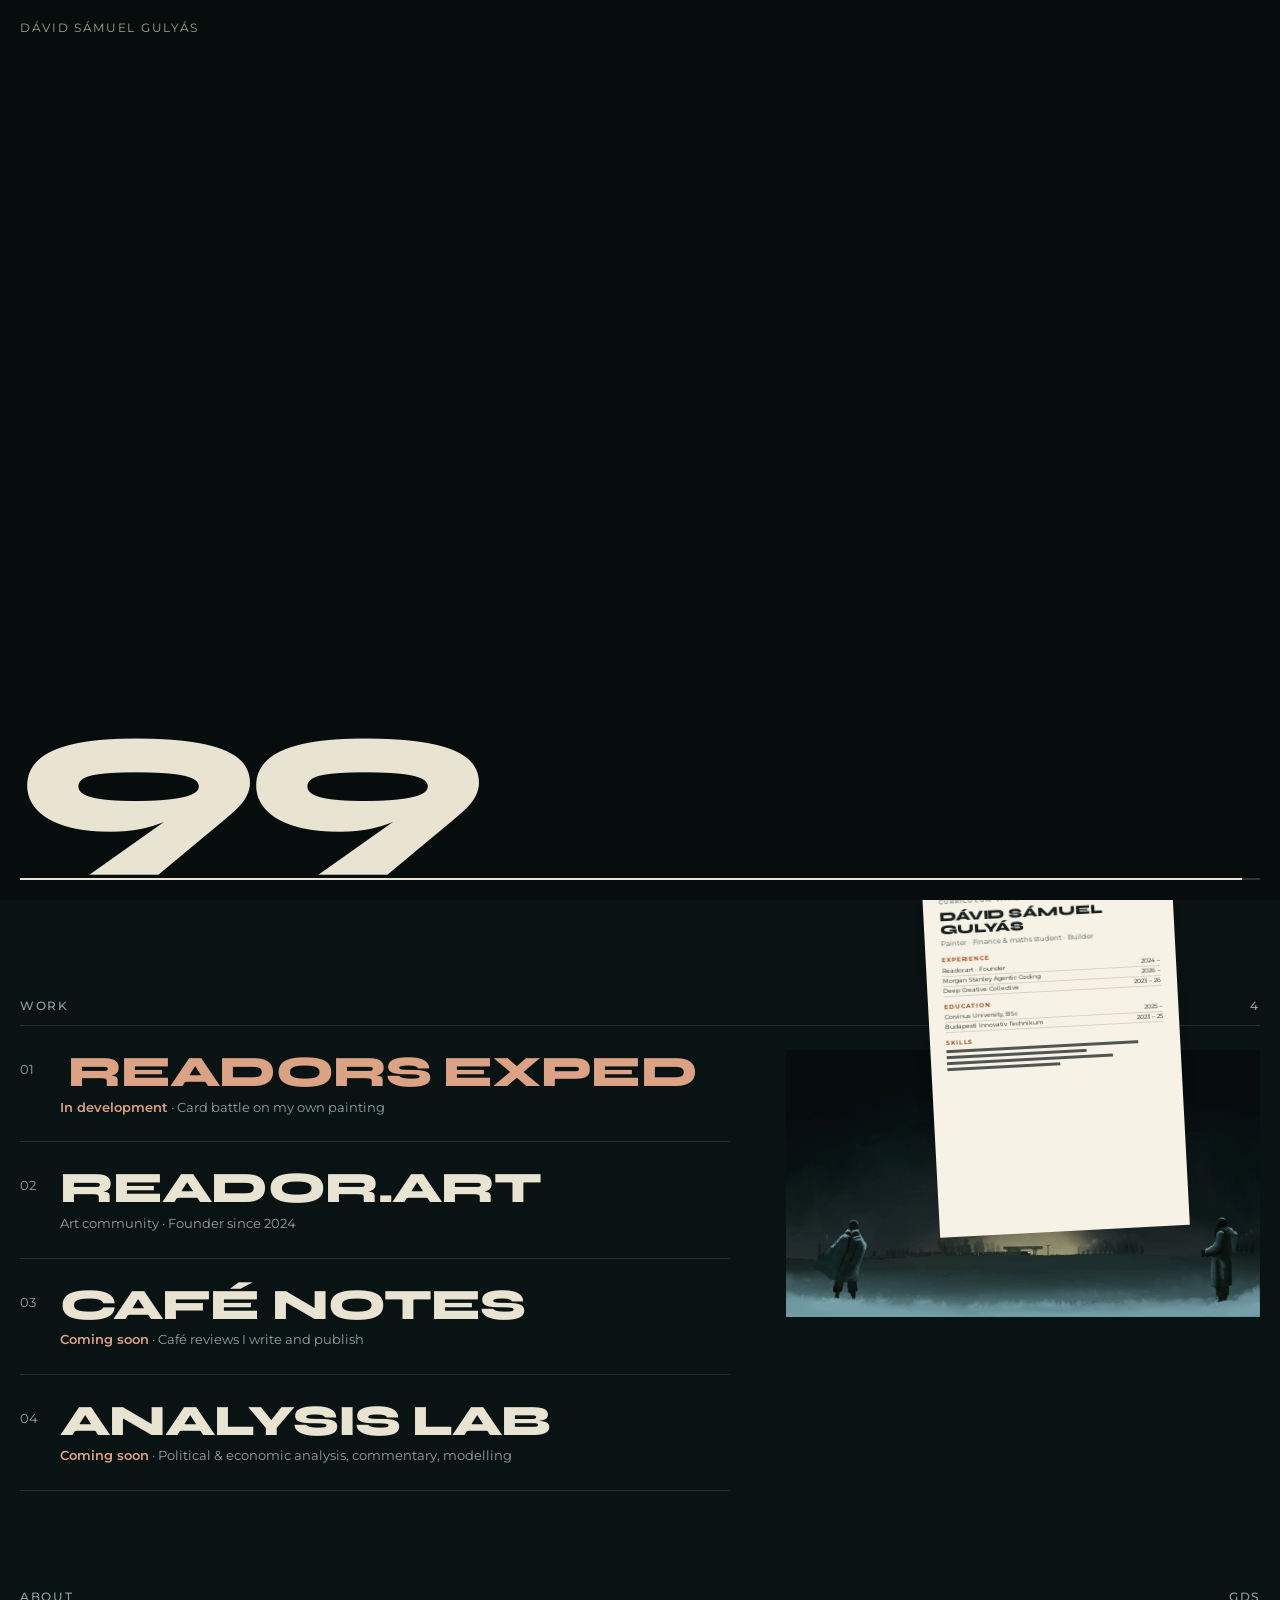
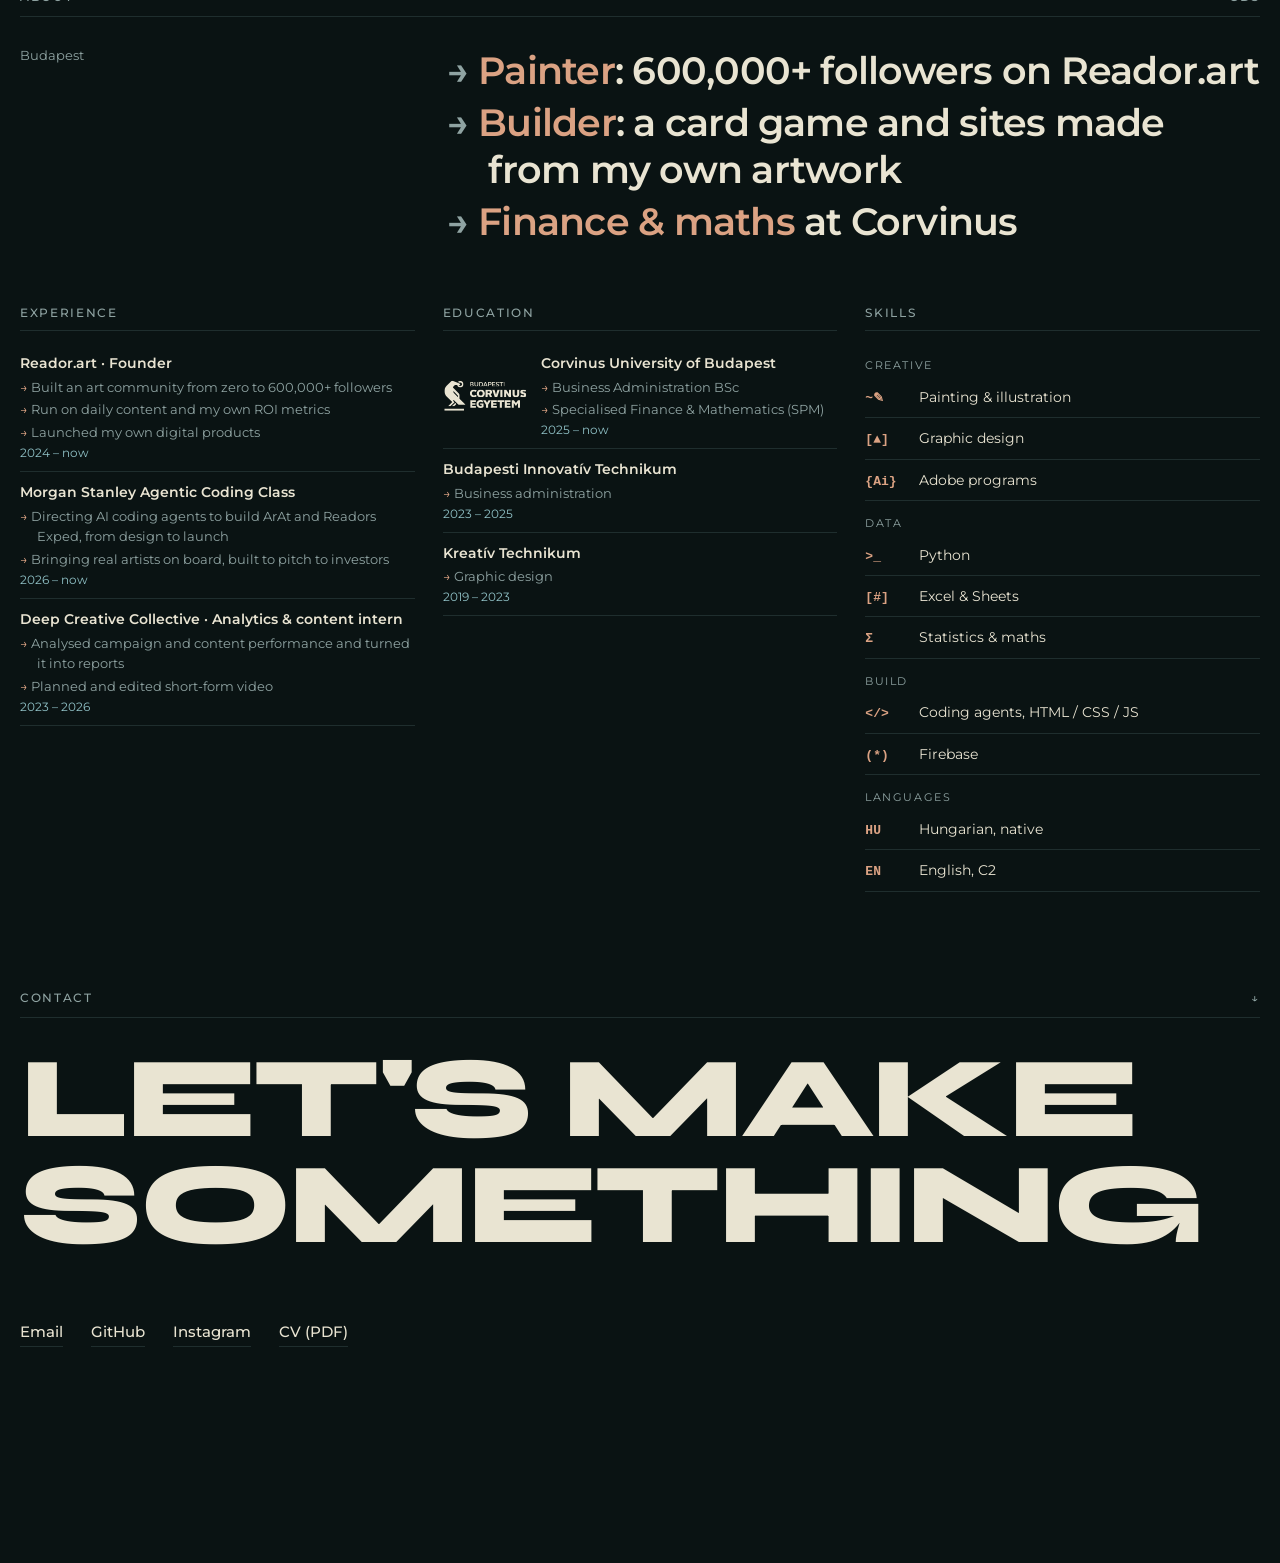
==== commit a84a6d66: "Easter egg unlocks a secret art edition of the CV (no dawn effect); card stats Maths 8, Finance 10; " ====
--- a/public/index.html
+++ b/public/index.html
@@ -209,9 +209,6 @@
 .lead li{padding:2px 0 2px 1.1em;text-indent:-1.1em}.lead li::before{content:"→ ";color:var(--muted)}
 .lead em{font-style:normal;color:var(--warm)}
 /* easter egg: golden snowflakes */
-.sun{-webkit-mask-image:linear-gradient(to bottom,#000 50%,transparent 96%);mask-image:linear-gradient(to bottom,#000 50%,transparent 96%);position:absolute;inset:0;pointer-events:none;opacity:0;transition:opacity 3s;background:radial-gradient(ellipse 95% 48% at 50% 80%,rgba(255,150,70,.55),rgba(255,170,90,.2) 55%,transparent 80%),linear-gradient(to bottom,rgba(255,150,100,.12),transparent 45%)}
-.dawn .sun{opacity:1}
-.dawn .beam{background:radial-gradient(circle,rgba(255,196,120,.4) 0,rgba(255,170,90,.13) 32%,transparent 62%)}
 .hint{position:absolute;left:20px;bottom:64px;z-index:4;font:500 12px/1.3 Montserrat;color:#f0d9a4;letter-spacing:.08em;opacity:0;transition:opacity .8s;pointer-events:none}
 .hint.on{opacity:.9}
 .eggcount{color:var(--warm);letter-spacing:.25em;font-size:13px}
@@ -233,8 +230,9 @@
 .eggcard .st b{color:#e8c070}
 .eggcard .cf{margin-top:auto;font:italic 500 3.6cqw/1.35 Montserrat;color:#b9c4c2}
 .eggbtns{display:flex;gap:10px;flex-wrap:wrap;justify-content:center}
-.eggbtns button{font:600 13px Montserrat;padding:10px 16px;border:0;cursor:pointer;background:#ece7d6;color:#0a1313}
-.eggbtns button:hover{background:#e8c070}
+.eggtitle{font:700 12px Montserrat;letter-spacing:.22em;text-transform:uppercase;color:#e8c070}
+.eggbtns a,.eggbtns button{font:600 13px Montserrat;padding:10px 16px;border:0;cursor:pointer;background:#ece7d6;color:#0a1313}
+.eggbtns a,.eggbtns button{text-decoration:none;display:inline-block}.eggbtns a:hover,.eggbtns button:hover{background:#e8c070}
 </style>
 </head>
 <body>
@@ -260,7 +258,6 @@
     <div class="beam" id="beam" aria-hidden="true"></div>
     <canvas id="snow" aria-hidden="true"></canvas>
     <div class="fog" aria-hidden="true"></div>
-    <div class="sun" aria-hidden="true"></div>
     <h1 class="name" id="name" aria-label="Dávid Sámuel Gulyás"><span id="n1">Dávid</span></h1>
     <div class="hint" id="hint" aria-hidden="true" data-t="hint">✦ Something golden is falling. Catch it.</div>
     <div class="strip">
@@ -375,15 +372,16 @@
 
 <div class="egg" id="egg" hidden role="dialog" aria-modal="true" aria-label="Secret card">
   <div class="eggbox">
+    <div class="eggtitle" data-t="egg_title">✦ Secret CV unlocked</div>
     <div class="eggcard" id="eggcard">
       <div class="art" aria-hidden="true"><img src="art/01-background.webp" alt=""><img src="art/02-trains.webp" alt=""><img src="art/03-train-station.webp" alt=""><img src="art/04-far-grass.webp" alt=""><img src="art/05-main-chracter-foot.webp" alt=""><img src="art/07-main-chracter.webp" alt=""><img src="art/08-enemie-captin.webp" alt=""><img src="art/10-cloak-in-front.webp" alt=""><img src="art/11-front-grass.webp" alt=""></div>
       <div class="cn">Dávid</div>
       <div class="cs">Sámuel Gulyás</div>
       <div class="cr" data-t="egg_rare">★ Legendary · Painter-Builder</div>
-      <div class="st"><span data-t="egg_s1">Painting</span><b>9</b><span data-t="egg_s2">Maths</span><b>8</b><span data-t="egg_s3">Finance</span><b>8</b><span data-t="egg_s4">Snowflakes caught</span><b>5 / 5</b><span data-t="egg_s5">Coffee</span><b>∞</b></div>
+      <div class="st"><span data-t="egg_s1">Painting</span><b>9</b><span data-t="egg_s2">Maths</span><b>8</b><span data-t="egg_s3">Finance</span><b>10</b><span data-t="egg_s4">Snowflakes caught</span><b>5 / 5</b><span data-t="egg_s5">Coffee</span><b>∞</b></div>
       <div class="cf" data-t="egg_flav">Found in the snow, on the fifth golden flake.</div>
     </div>
-    <div class="eggbtns"><button id="eggSave" type="button" data-t="egg_save">Download card</button><button id="eggDawn" type="button" data-t="egg_dawn">Dawn on / off</button><button id="eggClose" type="button" data-t="egg_close">Close</button></div>
+    <div class="eggbtns"><button id="eggSave" type="button" data-t="egg_save">Download card</button><a class="eggcv" id="eggCv" href="cv-gulyas-david-samuel-art.pdf" download data-t="egg_cv">Download art CV (PDF)</a><button id="eggClose" type="button" data-t="egg_close">Close</button></div>
   </div>
 </div>
 <div class="dock">
@@ -405,15 +403,15 @@
  exp:"<li><b>Reador.art · Alapító</b><span class=\"pt\">Művészeti közösséget építettem a nulláról 600 000+ követőig</span><span class=\"pt\">Napi tartalom és saját ROI-mutatók mentén működtetem</span><span class=\"pt\">Saját digitális termékeket indítottam</span><small>2024 óta</small></li><li><b>Morgan Stanley Agentic Coding kurzus</b><span class=\"pt\">AI kódoló ügynököket irányítok az ArAt és a Readors Exped megépítéséhez, a tervezéstől az indulásig</span><span class=\"pt\">Valódi művészeket vonok be, befektetői bemutatóra építve</span><small>2026 óta</small></li><li><b>Deep Creative Collective · Statisztikai és tartalomkészítő gyakornok</b><span class=\"pt\">Kampányok és tartalmak teljesítményét elemeztem, riportokká alakítottam</span><span class=\"pt\">Rövid videókat terveztem és vágtam</span><small>2023 – 2026</small></li>",
  edu:"<li><div class=\"uni\"><span class=\"logo\" role=\"img\" aria-label=\"Budapesti Corvinus Egyetem\"></span><div><b>Budapesti Corvinus Egyetem</b><span class=\"pt\">Gazdálkodás és menedzsment BSc</span><span class=\"pt\">Pénzügy és Matematika (SPM)</span><small>2025 óta</small></div></div></li><li><b>Budapesti Innovatív Technikum</b><span class=\"pt\">Vállalkozási ügyviteli ügyintéző</span><small>2023 – 2025</small></li><li><b>Kreatív Technikum</b><span class=\"pt\">Grafikai képzés</span><small>2019 – 2023</small></li>",
  skills:"<li class=\"grp\">Kreatív</li><li><i>~✎</i>Festés és illusztráció</li><li><i>[▲]</i>Grafikai tervezés</li><li><i>{Ai}</i>Adobe-programok</li><li class=\"grp\">Adat</li><li><i>&gt;_</i>Python</li><li><i>[#]</i>Excel és Táblázatok</li><li><i>Σ</i>Statisztika és matek</li><li class=\"grp\">Építés</li><li><i>&lt;/&gt;</i>Kódoló ügynökök, HTML / CSS / JS</li><li><i>(*)</i>Firebase</li><li class=\"grp\">Nyelvek</li><li><i>HU</i>Magyar, anyanyelv</li><li><i>EN</i>Angol, C2</li>",
- hint:"✦ Valami arany esik. Kapd el.",egg_rare:"★ Legendás · Festő-Építő",egg_s1:"Festés",egg_s2:"Matek",egg_s3:"Pénzügy",egg_s4:"Elkapott hópihe",egg_s5:"Kávé",egg_flav:"A hóban találtam, az ötödik arany pehelyen.",egg_save:"Kártya letöltése",egg_dawn:"Hajnal be / ki",egg_close:"Bezár",contact_big:"Alkossunk valamit",email:"E-mail",pdf:"Önéletrajz (PDF)"
+ hint:"✦ Valami arany esik. Kapd el.",egg_rare:"★ Legendás · Festő-Építő",egg_s1:"Festés",egg_s2:"Matek",egg_s3:"Pénzügy",egg_s4:"Elkapott hópihe",egg_s5:"Kávé",egg_flav:"A hóban találtam, az ötödik arany pehelyen.",egg_save:"Kártya letöltése",egg_cv:"Különleges önéletrajz (PDF)",egg_title:"✦ Titkos önéletrajz feloldva",egg_close:"Bezár",contact_big:"Alkossunk valamit",email:"E-mail",pdf:"Önéletrajz (PDF)"
 };
 const EN={};document.querySelectorAll("[data-t]").forEach(e=>EN[e.dataset.t]=e.innerHTML);
 let lang="en";const lb=document.getElementById("lang");
-const PDF={en:"cv-gulyas-david-samuel.pdf",hu:"cv-gulyas-david-samuel-hu.pdf"};
+const PDF={en:"cv-gulyas-david-samuel.pdf",hu:"cv-gulyas-david-samuel-hu.pdf"},PDFART={en:"cv-gulyas-david-samuel-art.pdf",hu:"cv-gulyas-david-samuel-hu-art.pdf"};
 function setLang(l){lang=l;const d=l==="hu"?HU:EN;
   document.querySelectorAll("[data-t]").forEach(e=>{if(d[e.dataset.t]!=null)e.innerHTML=d[e.dataset.t]});
   document.documentElement.lang=l;lb.textContent=l==="hu"?"EN":"HU";buildPreview();
-  document.getElementById("pdfLink").setAttribute("href",PDF[l]);document.getElementById("paper").setAttribute("href",PDF[l]);
+  document.getElementById("pdfLink").setAttribute("href",PDF[l]);document.getElementById("paper").setAttribute("href",PDF[l]);document.getElementById("eggCv").setAttribute("href",PDFART[l]);
   try{localStorage.setItem("lang",l)}catch(e){}}
 lb.onclick=()=>setLang(lang==="en"?"hu":"en");
 // theme switch is instant (no half-faded colours), then transitions come back
@@ -455,11 +453,11 @@
   const n=Math.round(Math.min(Math.max(W/13,34),110));flakes=Array.from({length:n},()=>({x:Math.random()*W,y:Math.random()*H,r:.7+Math.random()*2.1,p:Math.random()*6.28}))}
 sizeSnow();addEventListener("resize",sizeSnow);
 
-// ---- Easter egg: catch 5 golden snowflakes -> dawn breaks and a collectible card appears
+// ---- Easter egg: catch 5 golden snowflakes -> a secret art CV and collectible card unlock
 const GOAL=5,eggCount=document.getElementById("eggCount"),eggBtn=document.getElementById("eggBtn"),egg=document.getElementById("egg"),hint=document.getElementById("hint");
 let eggFound=false;try{eggFound=localStorage.getItem("egg2")==="1"}catch(e){}
 let caught=0,gold=null,sparks=[],nextGold=0,ac=null,hintShown=false;
-if(eggFound){html.classList.add("dawn");eggBtn.hidden=false}
+if(eggFound)eggBtn.hidden=false
 function ping(n){try{ac=ac||new(window.AudioContext||window.webkitAudioContext)();const o=ac.createOscillator(),g=ac.createGain(),t=ac.currentTime;
   o.type="sine";o.frequency.setValueAtTime(660+n*110,t);o.frequency.exponentialRampToValueAtTime(1320+n*110,t+.12);
   g.gain.setValueAtTime(.05,t);g.gain.exponentialRampToValueAtTime(.0001,t+.28);o.connect(g).connect(ac.destination);o.start(t);o.stop(t+.3)}catch(e){}}
@@ -471,14 +469,13 @@
   nextGold=performance.now()+1800+Math.random()*2200;if(caught>=GOAL)finishEgg()}
 function finishEgg(){eggFound=true;try{localStorage.setItem("egg2","1")}catch(e){}
   for(let i=0;i<6;i++)setTimeout(()=>{burst(W*(.1+Math.random()*.8),H*(.15+Math.random()*.4),70,320);ping(i)},i*220);
-  html.classList.add("dawn");eggBtn.hidden=false;setTimeout(()=>{eggCount.hidden=true;showEgg()},1700)}
+  eggBtn.hidden=false;setTimeout(()=>{eggCount.hidden=true;showEgg()},1700)}
 let lastFocus=null;
 function showEgg(){lastFocus=document.activeElement;egg.hidden=false;document.getElementById("eggClose").focus()}
 function hideEgg(){egg.hidden=true;if(lastFocus&&lastFocus.focus)lastFocus.focus()}
 eggBtn.onclick=showEgg;document.getElementById("eggClose").onclick=hideEgg;
 egg.addEventListener("click",e=>{if(e.target===egg)hideEgg()});
 addEventListener("keydown",e=>{if(e.key==="Escape"&&!egg.hidden)hideEgg()});
-document.getElementById("eggDawn").onclick=()=>html.classList.toggle("dawn");
 document.getElementById("eggSave").onclick=async()=>{
   try{await document.fonts.load("800 40px Syne")}catch(e){}
   const c=document.createElement("canvas");c.width=840;c.height=1180;const x=c.getContext("2d"),hu=lang==="hu";
@@ -489,7 +486,7 @@
   x.fillStyle="#ece7d6";x.font="800 150px Syne,sans-serif";x.textBaseline="alphabetic";x.fillText("DÁVID",32,720);
   x.fillStyle="#e8b595";x.font="600 30px Montserrat,sans-serif";x.fillText("S Á M U E L   G U L Y Á S",36,775);
   x.fillStyle="#e8c070";x.font="700 26px Montserrat,sans-serif";x.fillText(hu?"★ LEGENDÁS · FESTŐ-ÉPÍTŐ":"★ LEGENDARY · PAINTER-BUILDER",36,845);
-  const rows=hu?[["Festés","9"],["Matek","8"],["Pénzügy","8"],["Elkapott hópihe","5 / 5"],["Kávé","∞"]]:[["Painting","9"],["Maths","8"],["Finance","8"],["Snowflakes caught","5 / 5"],["Coffee","∞"]];
+  const rows=hu?[["Festés","9"],["Matek","8"],["Pénzügy","10"],["Elkapott hópihe","5 / 5"],["Kávé","∞"]]:[["Painting","9"],["Maths","8"],["Finance","10"],["Snowflakes caught","5 / 5"],["Coffee","∞"]];
   x.strokeStyle="rgba(236,231,214,.25)";x.lineWidth=2;x.beginPath();x.moveTo(36,872);x.lineTo(804,872);x.stroke();
   rows.forEach((r,i)=>{x.font="600 30px Montserrat,sans-serif";x.fillStyle="#ece7d6";x.textAlign="left";x.fillText(r[0],36,915+i*44);x.fillStyle="#e8c070";x.textAlign="right";x.fillText(r[1],804,915+i*44)});
   x.textAlign="left";x.fillStyle="#b9c4c2";x.font="italic 500 27px Montserrat,sans-serif";x.fillText(hu?"A hóban találtam, az ötödik arany pehelyen.":"Found in the snow, on the fifth golden flake.",36,1148);
@@ -507,10 +504,10 @@
     im.style.transform="translate3d("+(cx*d).toFixed(2)+"px,"+(cy*d*.4-ssy*d).toFixed(2)+"px,0) translate(-50%,-50%) scale("+(1+ssy*d*.0014).toFixed(4)+")"}
   beam.style.transform="translate3d("+(lx*W).toFixed(1)+"px,"+(ly*H).toFixed(1)+"px,0)";
   cc.setTransform(dpr,0,0,dpr,0,0);cc.clearRect(0,0,W,H);
-  if(!reduce){const warm=html.classList.contains("dawn");
+  if(!reduce){
     for(const f of flakes){f.p+=dt*(.6+f.r*.25);f.y+=dt*(14+f.r*13);f.x+=Math.sin(f.p)*dt*(10+f.r*6)+cx*f.r*dt*-40;
       if(f.y>H+6){f.y=-6;f.x=Math.random()*W}if(f.x<-6)f.x=W+6;if(f.x>W+6)f.x=-6;
-      cc.beginPath();cc.arc(f.x,f.y,f.r,0,6.283);cc.fillStyle=(warm?"rgba(255,226,180,":"rgba(236,244,242,")+(.22+f.r*.17).toFixed(2)+")";cc.fill()}}
+      cc.beginPath();cc.arc(f.x,f.y,f.r,0,6.283);cc.fillStyle="rgba(236,244,242,"+(.22+f.r*.17).toFixed(2)+")";cc.fill()}}
   if(!eggFound&&opened&&!gold&&t>nextGold){if(!nextGold)nextGold=t+3500;else spawnGold()}
   if(gold){gold.p+=dt*2.4;gold.y+=dt*gold.v;gold.x+=Math.sin(gold.p)*dt*46;
     if(gold.y>H+30){gold=null;nextGold=t+2500+Math.random()*2500}
